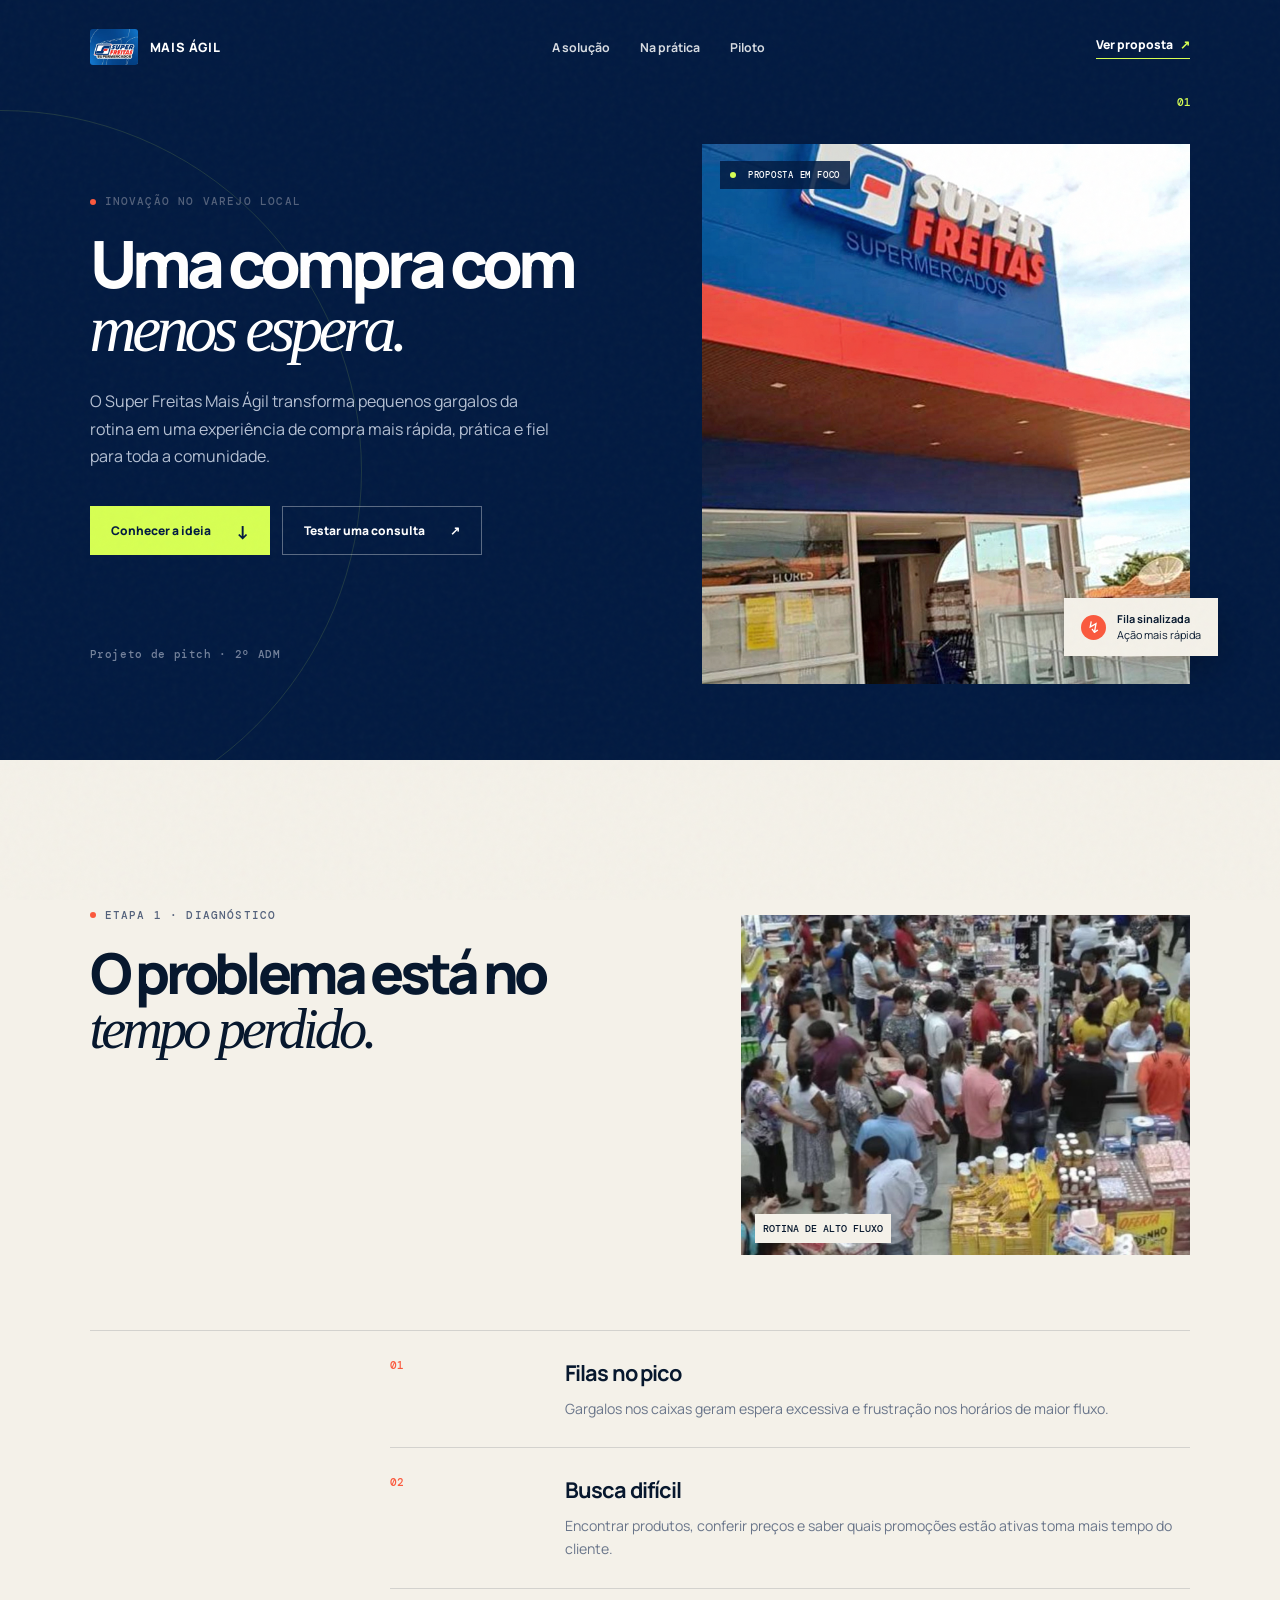
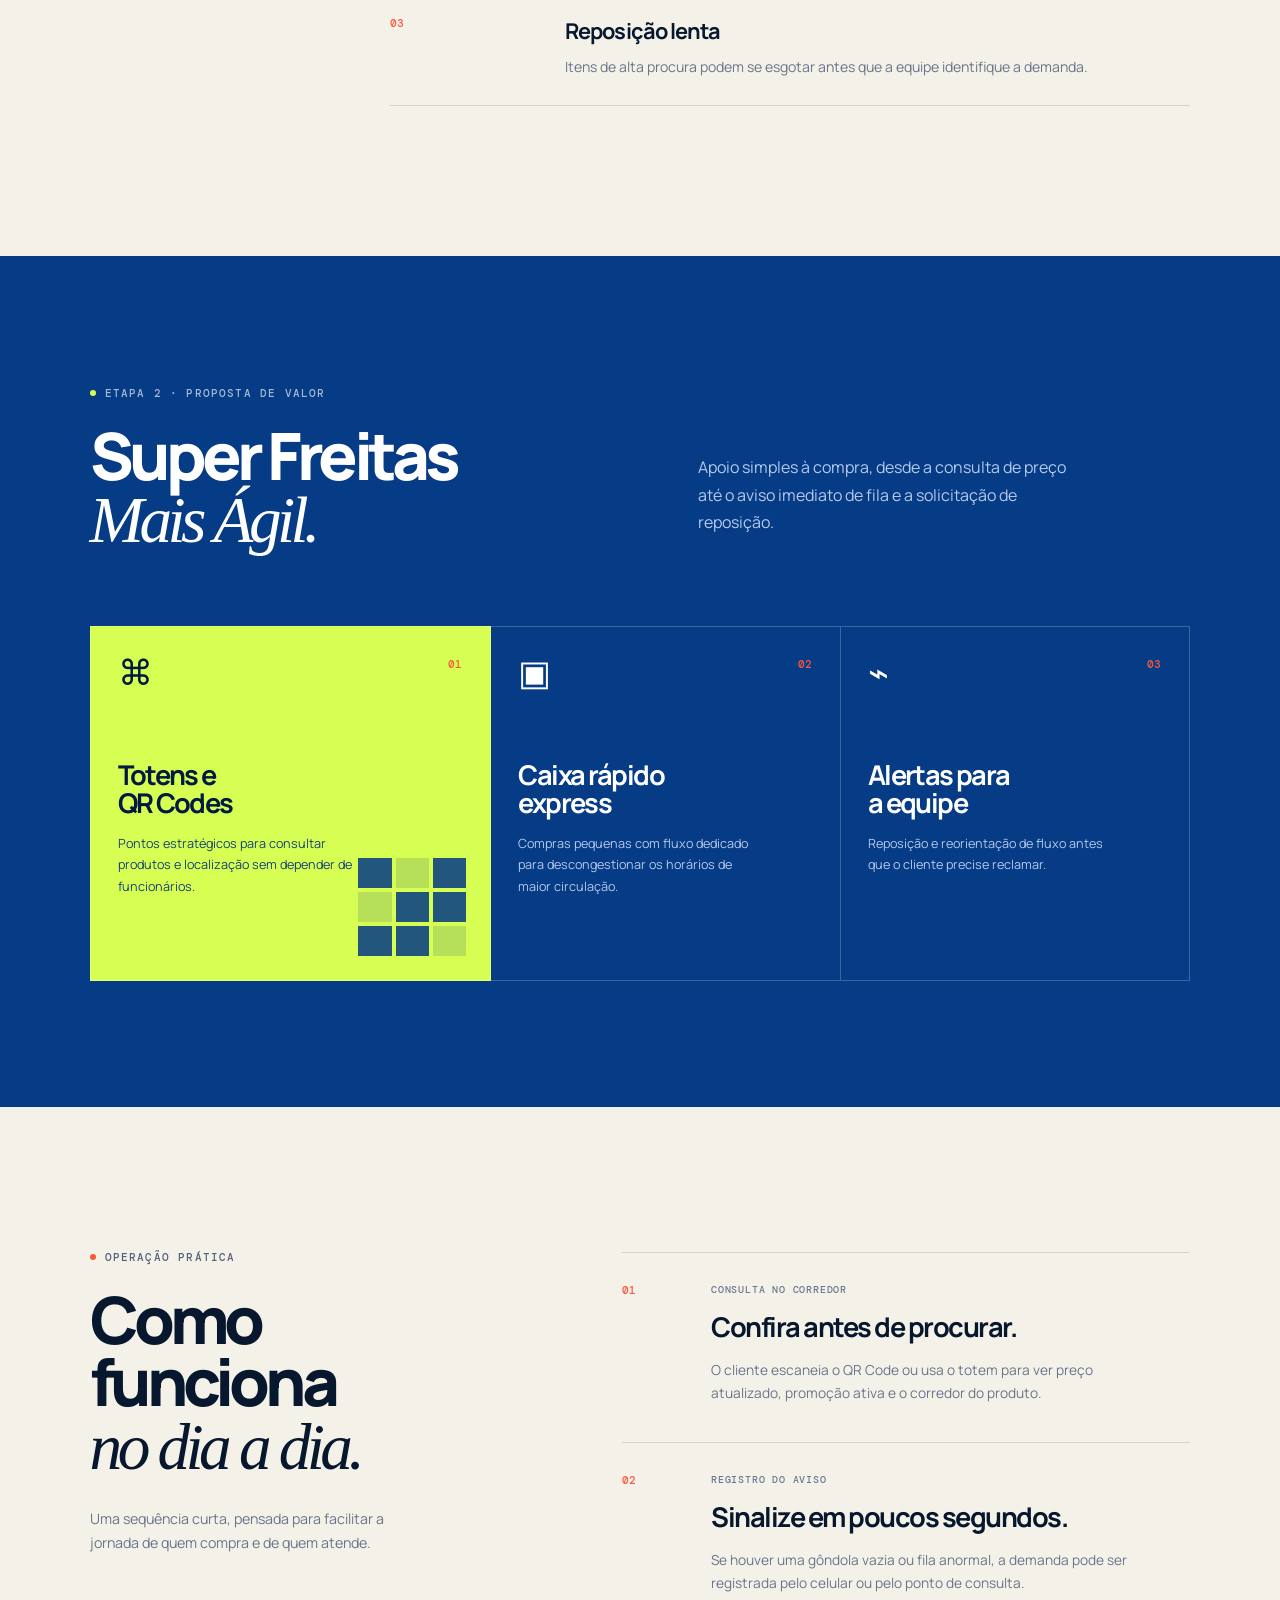
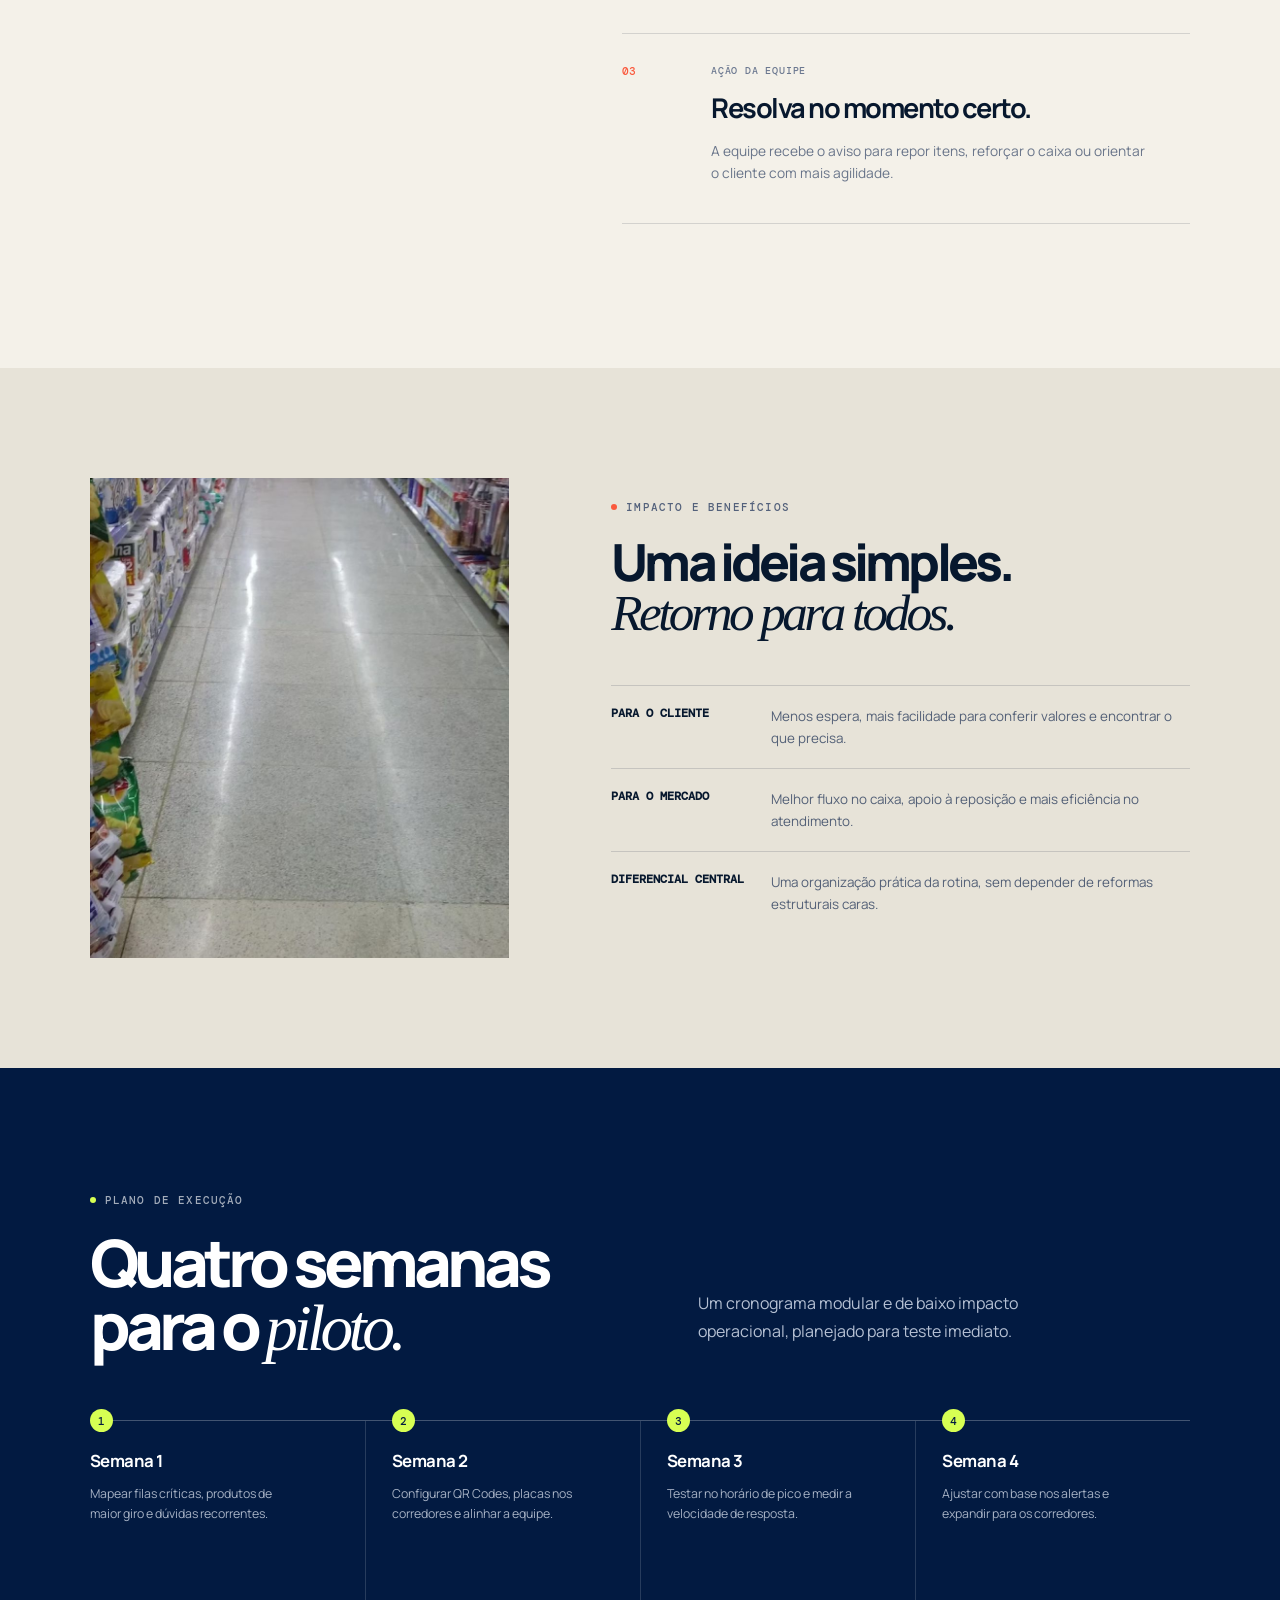
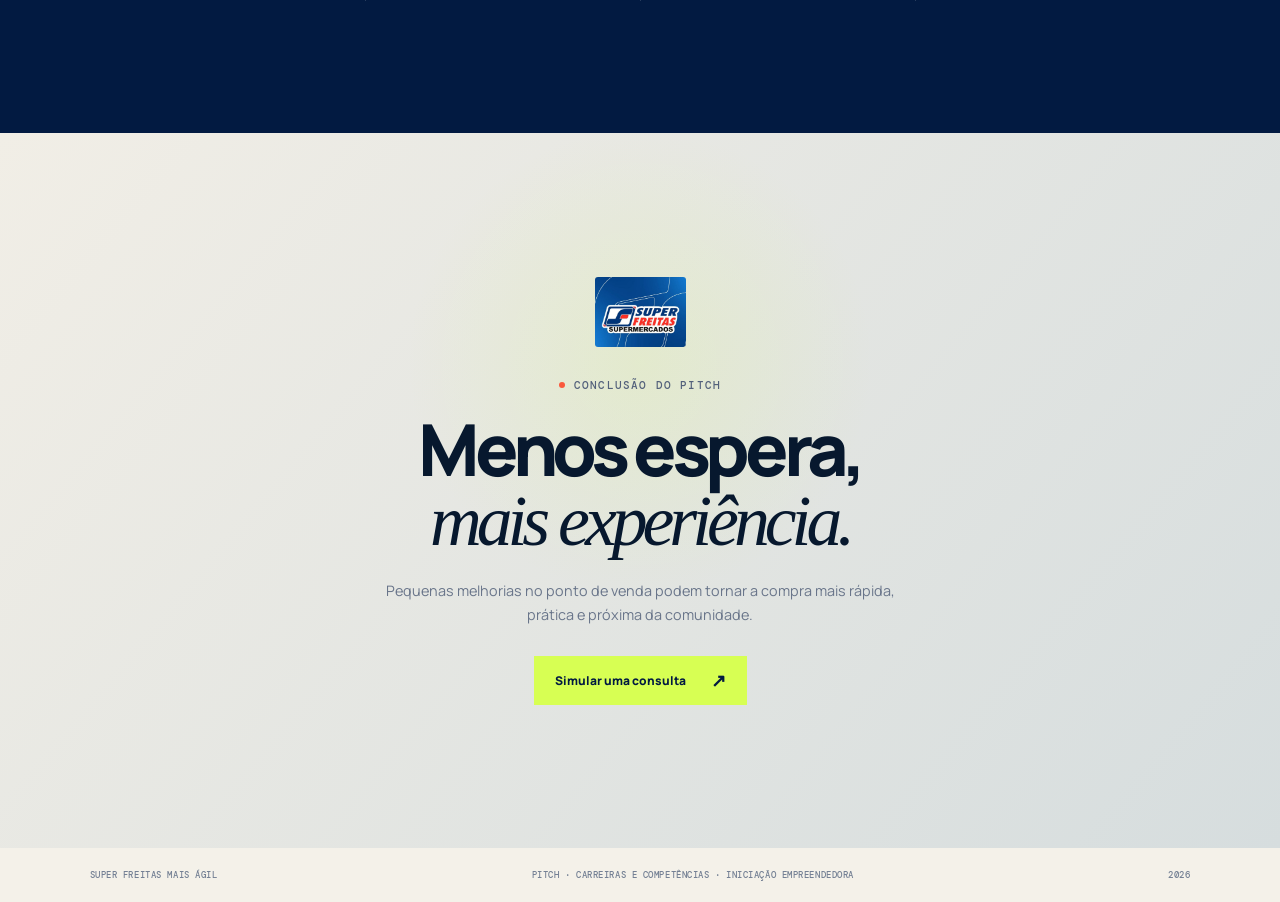
==== index.html @ c2b4e921 "Cria site Super Freitas Mais Agil" ====
<!doctype html>
<html lang="pt-BR">
  <head>
    <meta charset="UTF-8" />
    <meta name="viewport" content="width=device-width, initial-scale=1.0" />
    <meta name="description" content="Super Freitas Mais Ágil — uma proposta para tornar a compra mais prática no varejo local." />
    <title>Super Freitas Mais Ágil</title>
    <link rel="preconnect" href="https://fonts.googleapis.com" />
    <link rel="preconnect" href="https://fonts.gstatic.com" crossorigin />
    <link href="https://fonts.googleapis.com/css2?family=DM+Mono:wght@400;500&family=Manrope:wght@400;500;600;700;800&display=swap" rel="stylesheet" />
    <link rel="stylesheet" href="styles.css" />
  </head>
  <body>
    <div class="grain" aria-hidden="true"></div>
    <header class="nav-wrap">
      <nav class="nav" aria-label="Navegação principal">
        <a class="brand" href="#inicio" aria-label="Super Freitas Mais Ágil, início">
          <img src="assets/image-1-1.jpeg" alt="Logo Super Freitas Supermercados" />
          <span>Mais Ágil</span>
        </a>
        <div class="nav-links">
          <a href="#solucao">A solução</a>
          <a href="#jornada">Na prática</a>
          <a href="#piloto">Piloto</a>
        </div>
        <a class="nav-action" href="#piloto">Ver proposta <span aria-hidden="true">↗</span></a>
      </nav>
    </header>

    <main>
      <section id="inicio" class="hero section">
        <div class="hero-copy reveal">
          <p class="eyebrow"><span></span> inovação no varejo local</p>
          <h1>Uma compra com<br /><em>menos espera.</em></h1>
          <p class="hero-text">O Super Freitas Mais Ágil transforma pequenos gargalos da rotina em uma experiência de compra mais rápida, prática e fiel para toda a comunidade.</p>
          <div class="hero-actions">
            <a class="button button-primary" href="#solucao">Conhecer a ideia <span>↓</span></a>
            <button class="button button-ghost" type="button" data-open-demo>Testar uma consulta <span>↗</span></button>
          </div>
          <div class="hero-footnote">Projeto de pitch · 2º ADM</div>
        </div>
        <div class="hero-image reveal delay-1">
          <div class="image-label"><span class="pulse"></span> proposta em foco</div>
          <img src="assets/image-1006-1.jpeg" alt="Fachada do Super Freitas" />
          <div class="floating-card card-queue">
            <span class="card-icon">↯</span>
            <span><strong>Fila sinalizada</strong><br />Ação mais rápida</span>
          </div>
          <div class="hero-number">01</div>
        </div>
      </section>

      <section class="problem section" aria-labelledby="problem-title">
        <div class="section-intro reveal">
          <p class="eyebrow"><span></span> etapa 1 · diagnóstico</p>
          <h2 id="problem-title">O problema está no<br /><em>tempo perdido.</em></h2>
        </div>
        <div class="problem-visual reveal delay-1">
          <img src="assets/image-1004-1.jpeg" alt="Movimento intenso dentro de um supermercado" />
          <span class="visual-caption">Rotina de alto fluxo</span>
        </div>
        <div class="problem-list">
          <article class="problem-item reveal">
            <span class="item-index">01</span>
            <div><h3>Filas no pico</h3><p>Gargalos nos caixas geram espera excessiva e frustração nos horários de maior fluxo.</p></div>
          </article>
          <article class="problem-item reveal delay-1">
            <span class="item-index">02</span>
            <div><h3>Busca difícil</h3><p>Encontrar produtos, conferir preços e saber quais promoções estão ativas toma mais tempo do cliente.</p></div>
          </article>
          <article class="problem-item reveal delay-2">
            <span class="item-index">03</span>
            <div><h3>Reposição lenta</h3><p>Itens de alta procura podem se esgotar antes que a equipe identifique a demanda.</p></div>
          </article>
        </div>
      </section>

      <section id="solucao" class="solution section" aria-labelledby="solution-title">
        <div class="solution-head reveal">
          <p class="eyebrow eyebrow-light"><span></span> etapa 2 · proposta de valor</p>
          <h2 id="solution-title">Super Freitas<br /><em>Mais Ágil.</em></h2>
          <p>Apoio simples à compra, desde a consulta de preço até o aviso imediato de fila e a solicitação de reposição.</p>
        </div>
        <div class="features">
          <article class="feature feature-large reveal">
            <div class="feature-icon">⌘</div>
            <p class="feature-no">01</p>
            <h3>Totens e<br />QR Codes</h3>
            <p>Pontos estratégicos para consultar produtos e localização sem depender de funcionários.</p>
            <div class="qr-motif" aria-hidden="true"><i></i><i></i><i></i><i></i><i></i><i></i><i></i><i></i><i></i></div>
          </article>
          <article class="feature reveal delay-1">
            <div class="feature-icon">▣</div>
            <p class="feature-no">02</p>
            <h3>Caixa rápido<br />express</h3>
            <p>Compras pequenas com fluxo dedicado para descongestionar os horários de maior circulação.</p>
          </article>
          <article class="feature reveal delay-2">
            <div class="feature-icon">⌁</div>
            <p class="feature-no">03</p>
            <h3>Alertas para<br />a equipe</h3>
            <p>Reposição e reorientação de fluxo antes que o cliente precise reclamar.</p>
          </article>
        </div>
      </section>

      <section id="jornada" class="journey section" aria-labelledby="journey-title">
        <div class="journey-sticky reveal">
          <p class="eyebrow"><span></span> operação prática</p>
          <h2 id="journey-title">Como funciona<br /><em>no dia a dia.</em></h2>
          <p>Uma sequência curta, pensada para facilitar a jornada de quem compra e de quem atende.</p>
        </div>
        <div class="steps">
          <article class="step reveal">
            <span>01</span><div><p class="step-type">consulta no corredor</p><h3>Confira antes de procurar.</h3><p>O cliente escaneia o QR Code ou usa o totem para ver preço atualizado, promoção ativa e o corredor do produto.</p></div>
          </article>
          <article class="step reveal">
            <span>02</span><div><p class="step-type">registro do aviso</p><h3>Sinalize em poucos segundos.</h3><p>Se houver uma gôndola vazia ou fila anormal, a demanda pode ser registrada pelo celular ou pelo ponto de consulta.</p></div>
          </article>
          <article class="step reveal">
            <span>03</span><div><p class="step-type">ação da equipe</p><h3>Resolva no momento certo.</h3><p>A equipe recebe o aviso para repor itens, reforçar o caixa ou orientar o cliente com mais agilidade.</p></div>
          </article>
        </div>
      </section>

      <section class="impact section" aria-labelledby="impact-title">
        <div class="impact-image reveal"><img src="assets/image-5-1.jpeg" alt="Corredor de supermercado organizado" /></div>
        <div class="impact-copy reveal delay-1">
          <p class="eyebrow"><span></span> impacto e benefícios</p>
          <h2 id="impact-title">Uma ideia simples.<br /><em>Retorno para todos.</em></h2>
          <dl>
            <div><dt>Para o cliente</dt><dd>Menos espera, mais facilidade para conferir valores e encontrar o que precisa.</dd></div>
            <div><dt>Para o mercado</dt><dd>Melhor fluxo no caixa, apoio à reposição e mais eficiência no atendimento.</dd></div>
            <div><dt>Diferencial central</dt><dd>Uma organização prática da rotina, sem depender de reformas estruturais caras.</dd></div>
          </dl>
        </div>
      </section>

      <section id="piloto" class="pilot section" aria-labelledby="pilot-title">
        <div class="pilot-top reveal">
          <p class="eyebrow eyebrow-light"><span></span> plano de execução</p>
          <h2 id="pilot-title">Quatro semanas<br />para o <em>piloto.</em></h2>
          <p>Um cronograma modular e de baixo impacto operacional, planejado para teste imediato.</p>
        </div>
        <ol class="timeline">
          <li class="reveal"><span>1</span><strong>Semana 1</strong><p>Mapear filas críticas, produtos de maior giro e dúvidas recorrentes.</p></li>
          <li class="reveal delay-1"><span>2</span><strong>Semana 2</strong><p>Configurar QR Codes, placas nos corredores e alinhar a equipe.</p></li>
          <li class="reveal delay-2"><span>3</span><strong>Semana 3</strong><p>Testar no horário de pico e medir a velocidade de resposta.</p></li>
          <li class="reveal delay-3"><span>4</span><strong>Semana 4</strong><p>Ajustar com base nos alertas e expandir para os corredores.</p></li>
        </ol>
      </section>

      <section class="closing section">
        <img class="closing-logo reveal" src="assets/image-1-1.jpeg" alt="Super Freitas" />
        <p class="eyebrow reveal"><span></span> conclusão do pitch</p>
        <h2 class="reveal">Menos espera,<br /><em>mais experiência.</em></h2>
        <p class="closing-text reveal">Pequenas melhorias no ponto de venda podem tornar a compra mais rápida, prática e próxima da comunidade.</p>
        <button class="button button-primary reveal" type="button" data-open-demo>Simular uma consulta <span>↗</span></button>
      </section>
    </main>

    <footer><span>Super Freitas Mais Ágil</span><span>Pitch · Carreiras e Competências · Iniciação Empreendedora</span><span>2026</span></footer>

    <dialog class="demo" aria-labelledby="demo-title">
      <button class="dialog-close" aria-label="Fechar consulta" data-close-demo>×</button>
      <p class="eyebrow"><span></span> demonstração ilustrativa</p>
      <h2 id="demo-title">Consulta rápida</h2>
      <p>Simule como um cliente encontra um produto pelo ponto de consulta.</p>
      <form id="search-form">
        <label for="product">Produto</label>
        <div class="search-row"><input id="product" name="product" placeholder="Ex.: arroz" autocomplete="off" /><button class="button button-primary">Consultar</button></div>
      </form>
      <div class="result" id="search-result" aria-live="polite">Digite um produto para iniciar a consulta.</div>
    </dialog>
    <script src="script.js"></script>
  </body>
</html>
---- styles.css ----
:root { --blue:#063b85; --navy:#021a41; --ink:#07182e; --cream:#f4f1e9; --lime:#d7ff53; --muted:#69758a; --line:rgba(7,24,46,.14); }
* { box-sizing:border-box; } html { scroll-behavior:smooth; } body { margin:0; background:var(--cream); color:var(--ink); font-family:Manrope,Arial,sans-serif; overflow-x:hidden; } .grain { position:fixed; inset:0; pointer-events:none; opacity:.19; z-index:3; background-image:url("data:image/svg+xml,%3Csvg viewBox='0 0 160 160' xmlns='http://www.w3.org/2000/svg'%3E%3Cfilter id='n'%3E%3CfeTurbulence type='fractalNoise' baseFrequency='.9' numOctaves='4' stitchTiles='stitch'/%3E%3C/filter%3E%3Crect width='100%25' height='100%25' filter='url(%23n)' opacity='.15'/%3E%3C/svg%3E"); } a { color:inherit; text-decoration:none; } button { font:inherit; cursor:pointer; } .section { max-width:1440px; margin:auto; padding-left:7vw; padding-right:7vw; } .nav-wrap { position:absolute; width:100%; z-index:5; } .nav { height:94px; max-width:1440px; padding:0 7vw; margin:auto; display:flex; align-items:center; justify-content:space-between; color:#fff; } .brand { display:flex; align-items:center; gap:12px; font-size:.8rem; font-weight:800; letter-spacing:.05em; text-transform:uppercase; } .brand img { width:48px; height:36px; object-fit:cover; object-position:center; border-radius:3px; } .nav-links { display:flex; gap:30px; font-size:.77rem; font-weight:700; } .nav-links a { opacity:.84; transition:opacity .2s; }.nav-links a:hover { opacity:1; } .nav-action { font-size:.76rem; font-weight:800; padding-bottom:5px; border-bottom:1px solid var(--lime); }.nav-action span { color:var(--lime); margin-left:5px; }
.hero { min-height:760px; background:var(--navy); color:white; display:grid; grid-template-columns:1.02fr .98fr; align-items:end; padding-top:144px; padding-bottom:76px; position:relative; overflow:hidden; } .hero:before { content:""; width:720px; height:720px; border:1px solid rgba(215,255,83,.13); border-radius:50%; position:absolute; left:-360px; top:110px; } .hero-copy { max-width:630px; padding-bottom:23px; position:relative; z-index:1; }.eyebrow { font:500 .67rem/1 'DM Mono',monospace; letter-spacing:.11em; text-transform:uppercase; color:#53617b; display:flex; gap:9px; align-items:center; margin:0 0 25px; }.eyebrow span { height:6px; width:6px; display:inline-block; border-radius:100%; background:#fa593d; }.eyebrow-light { color:rgba(255,255,255,.64); }.eyebrow-light span { background:var(--lime); } h1,h2,h3,p { margin-top:0; } h1,h2 { font-size:clamp(2.8rem,5.1vw,5.5rem); line-height:.96; letter-spacing:-.075em; font-weight:800; margin-bottom:28px; } h1 em,h2 em { font-family:Georgia,serif; font-weight:400; letter-spacing:-.07em; } .hero-text { color:#b5c0d3; max-width:468px; font-size:1rem; line-height:1.7; }.hero-actions { display:flex; gap:12px; margin-top:36px; flex-wrap:wrap; }.button { display:inline-flex; align-items:center; justify-content:center; gap:25px; min-height:49px; padding:0 21px; border:0; font-weight:800; font-size:.75rem; }.button-primary { background:var(--lime); color:var(--navy); }.button-primary span { font-size:1.15rem; }.button-ghost { color:#fff; border:1px solid rgba(255,255,255,.35); background:transparent; }.hero-footnote { font:500 .66rem 'DM Mono',monospace; color:#73819b; margin-top:93px; letter-spacing:.06em; }.hero-image { height:540px; position:relative; margin-left:4vw; }.hero-image > img { width:100%; height:100%; object-fit:cover; filter:saturate(.86) contrast(1.05); }.image-label { position:absolute; z-index:1; top:17px; left:18px; padding:8px 10px; background:rgba(2,26,65,.85); color:#fff; font:500 .59rem 'DM Mono',monospace; text-transform:uppercase; letter-spacing:.08em; }.pulse { display:inline-block; width:6px; height:6px; margin-right:6px; border-radius:100%; background:var(--lime); animation:pulse 1.7s infinite; }.floating-card { position:absolute; background:var(--cream); color:var(--ink); display:flex; align-items:center; gap:11px; padding:13px 17px; font-size:.68rem; line-height:1.45; box-shadow:0 14px 35px rgba(0,0,0,.21); }.card-queue { right:-28px; bottom:28px; }.card-icon { background:#fa593d; color:#fff; width:25px; height:25px; border-radius:50%; display:grid; place-items:center; font-size:1rem; }.hero-number { position:absolute; right:-1px; top:-49px; color:var(--lime); font:500 .7rem 'DM Mono',monospace; }
.problem { padding-top:150px; padding-bottom:150px; display:grid; grid-template-columns:1fr .8fr; column-gap:7vw; }.section-intro h2 { font-size:clamp(2.6rem,4.4vw,4.9rem); }.problem-visual { height:340px; position:relative; margin-top:5px; }.problem-visual img { width:100%; height:100%; object-fit:cover; filter:grayscale(.15); }.visual-caption { position:absolute; bottom:12px; left:14px; background:var(--cream); font:500 .61rem 'DM Mono',monospace; text-transform:uppercase; padding:8px; }.problem-list { grid-column:1/-1; margin-top:75px; border-top:1px solid var(--line); }.problem-item { display:grid; grid-template-columns:20% 1fr; gap:15px; padding:27px 0; border-bottom:1px solid var(--line); max-width:800px; margin-left:auto; }.item-index,.feature-no { font:500 .68rem 'DM Mono',monospace; color:#fa593d; }.problem-item h3 { font-size:1.36rem; letter-spacing:-.045em; margin-bottom:9px; }.problem-item p { color:var(--muted); line-height:1.65; font-size:.88rem; margin:0; }
.solution { padding-top:132px; padding-bottom:126px; background:var(--blue); color:#fff; }.solution-head { display:grid; grid-template-columns:1fr 1fr; column-gap:9vw; margin-bottom:74px; }.solution-head .eyebrow { grid-column:1/-1; }.solution-head h2 { margin:0; }.solution-head > p:last-child { align-self:end; color:#b5caed; line-height:1.7; max-width:390px; }.features { display:grid; grid-template-columns:1.15fr 1fr 1fr; }.feature { min-height:355px; padding:27px; border:1px solid rgba(255,255,255,.22); position:relative; overflow:hidden; }.feature:not(:first-child) { border-left:0; }.feature-large { background:var(--lime); color:var(--navy); }.feature-icon { font-size:2.2rem; line-height:1; }.feature-no { position:absolute; top:30px; right:28px; }.feature h3 { font-size:1.7rem; letter-spacing:-.06em; line-height:1.04; margin:72px 0 15px; }.feature p:last-of-type { font-size:.79rem; line-height:1.7; max-width:240px; color:#b6c9eb; }.feature-large p:last-of-type { color:#164174; }.qr-motif { width:108px; display:grid; grid-template-columns:repeat(3,1fr); gap:4px; position:absolute; bottom:24px; right:24px; opacity:.86; }.qr-motif i { height:30px; background:var(--blue); }.qr-motif i:nth-child(2),.qr-motif i:nth-child(4),.qr-motif i:nth-child(9) { opacity:.18; }
.journey { padding-top:145px; padding-bottom:144px; display:grid; grid-template-columns:.8fr 1.2fr; gap:12vw; }.journey-sticky p:last-child { max-width:315px; color:var(--muted); line-height:1.7; font-size:.89rem; }.steps { border-top:1px solid var(--line); }.step { padding:30px 0 38px; border-bottom:1px solid var(--line); display:grid; grid-template-columns:70px 1fr; gap:19px; }.step>span { font:500 .68rem 'DM Mono',monospace; color:#fa593d; }.step-type { font:500 .62rem 'DM Mono',monospace; text-transform:uppercase; color:#6b7890; letter-spacing:.08em; margin-bottom:12px; }.step h3 { font-size:1.7rem; letter-spacing:-.055em; margin-bottom:14px; }.step div>p:last-child { margin:0; font-size:.86rem; line-height:1.65; color:var(--muted); max-width:440px; }
.impact { padding-top:110px; padding-bottom:110px; background:#e7e3d8; display:grid; grid-template-columns:.84fr 1.16fr; gap:8vw; align-items:center; }.impact-image { height:480px; }.impact-image img { width:100%; height:100%; object-fit:cover; }.impact-copy h2 { font-size:clamp(2.5rem,4vw,4.5rem); }.impact-copy dl { margin:47px 0 0; }.impact-copy dl div { display:grid; grid-template-columns:160px 1fr; padding:19px 0; border-top:1px solid rgba(7,24,46,.15); }.impact-copy dt { font:700 .73rem 'DM Mono',monospace; text-transform:uppercase; }.impact-copy dd { margin:0; color:#536077; font-size:.84rem; line-height:1.65; }
.pilot { padding-top:127px; padding-bottom:132px; background:var(--navy); color:white; }.pilot-top { display:grid; grid-template-columns:1fr 1fr; column-gap:9vw; }.pilot-top .eyebrow { grid-column:1/-1; }.pilot-top h2 { margin-bottom:61px; }.pilot-top > p:last-child { color:#b5c0d3; line-height:1.7; max-width:380px; align-self:center; }.timeline { margin:0; padding:0; display:grid; grid-template-columns:repeat(4,1fr); border-top:1px solid rgba(255,255,255,.25); list-style:none; counter-reset:week; }.timeline li { padding:28px 26px 0 0; min-height:180px; position:relative; }.timeline li+li { padding-left:26px; border-left:1px solid rgba(255,255,255,.15); }.timeline span { height:23px; width:23px; border-radius:50%; background:var(--lime); color:var(--navy); display:grid; place-items:center; font:500 .67rem 'DM Mono',monospace; position:absolute; top:-12px; }.timeline strong { display:block; font-size:1.05rem; letter-spacing:-.03em; margin-bottom:12px; }.timeline p { color:#a6b1c4; line-height:1.65; font-size:.77rem; max-width:200px; }.closing { min-height:715px; display:flex; align-items:center; flex-direction:column; text-align:center; justify-content:center; background-image:radial-gradient(circle at 50% 32%, rgba(215,255,83,.15), transparent 29%),linear-gradient(130deg,#f1eee6,#d6ddde); }.closing-logo { width:91px; height:70px; object-fit:cover; object-position:center; border-radius:3px; margin-bottom:33px; }.closing h2 { margin-bottom:23px; font-size:clamp(3rem,5.6vw,6rem); }.closing-text { max-width:550px; color:var(--muted); line-height:1.7; font-size:.9rem; margin-bottom:28px; } footer { max-width:1440px; margin:auto; padding:21px 7vw; display:flex; justify-content:space-between; gap:20px; color:#748094; background:var(--cream); font:500 .58rem 'DM Mono',monospace; text-transform:uppercase; letter-spacing:.06em; }
.demo { width:min(520px,calc(100% - 32px)); padding:37px; color:var(--ink); border:0; box-shadow:0 24px 100px rgba(0,0,0,.35); }.demo::backdrop { background:rgba(2,26,65,.7); backdrop-filter:blur(3px); }.demo h2 { font-size:3rem; margin-bottom:11px; }.demo>p:not(.eyebrow) { color:var(--muted); line-height:1.6; font-size:.86rem; }.dialog-close { position:absolute; right:14px; top:10px; border:0; background:none; color:var(--navy); font-size:2rem; }.demo label { display:block; font:500 .63rem 'DM Mono',monospace; text-transform:uppercase; margin:28px 0 8px; }.search-row { display:flex; gap:8px; }.search-row input { min-width:0; flex:1; border:1px solid #ccd2dc; padding:0 12px; font:inherit; outline-color:var(--blue); }.search-row .button { min-height:45px; white-space:nowrap; }.result { min-height:50px; background:#edf1f7; color:#536077; padding:15px; margin-top:18px; font-size:.82rem; line-height:1.55; }.result.active { border-left:4px solid var(--lime); color:var(--navy); }
.reveal { opacity:0; transform:translateY(22px); transition:opacity .7s ease,transform .7s ease; }.reveal.in-view { opacity:1; transform:none; }.delay-1 { transition-delay:.12s; }.delay-2 { transition-delay:.24s; }.delay-3 { transition-delay:.36s; } @keyframes pulse { 50% { box-shadow:0 0 0 6px rgba(215,255,83,.17); } }
@media (max-width:780px) { .nav { height:74px; padding:0 6vw; }.nav-links,.nav-action { display:none; }.hero { min-height:auto; display:block; padding:125px 6vw 51px; }.section { padding-left:6vw; padding-right:6vw; }.hero-copy { padding-bottom:48px; }.hero-footnote { margin-top:50px; }.hero-image { height:390px; margin-left:0; }.card-queue { right:10px; bottom:12px; }.problem { display:block; padding-top:85px; padding-bottom:85px; }.problem-visual { margin-top:40px; height:250px; }.problem-list { margin-top:42px; }.problem-item { grid-template-columns:56px 1fr; }.solution { padding-top:85px; padding-bottom:85px; }.solution-head,.pilot-top { display:block; }.solution-head>p:last-child,.pilot-top>p:last-child { margin:25px 0 42px; }.features { grid-template-columns:1fr; }.feature { min-height:275px; }.feature:not(:first-child) { border-left:1px solid rgba(255,255,255,.22); border-top:0; }.journey { display:block; padding-top:88px; padding-bottom:88px; }.journey-sticky { margin-bottom:50px; }.impact { display:block; padding-top:68px; padding-bottom:72px; }.impact-image { height:300px; margin-bottom:56px; }.impact-copy dl div { grid-template-columns:1fr; gap:9px; }.pilot { padding-top:85px; padding-bottom:85px; }.timeline { grid-template-columns:1fr 1fr; }.timeline li:nth-child(3) { border-left:0; }.timeline li { min-height:170px; }.timeline li+li { padding-left:18px; }.timeline li:nth-child(3) { padding-left:0; }.closing { min-height:620px; }.closing h2 { font-size:3.2rem; } footer { flex-wrap:wrap; padding:20px 6vw; }.search-row { display:block; }.search-row input { height:46px; width:100%; }.search-row .button { margin-top:8px; width:100%; }.demo { padding:27px; } }
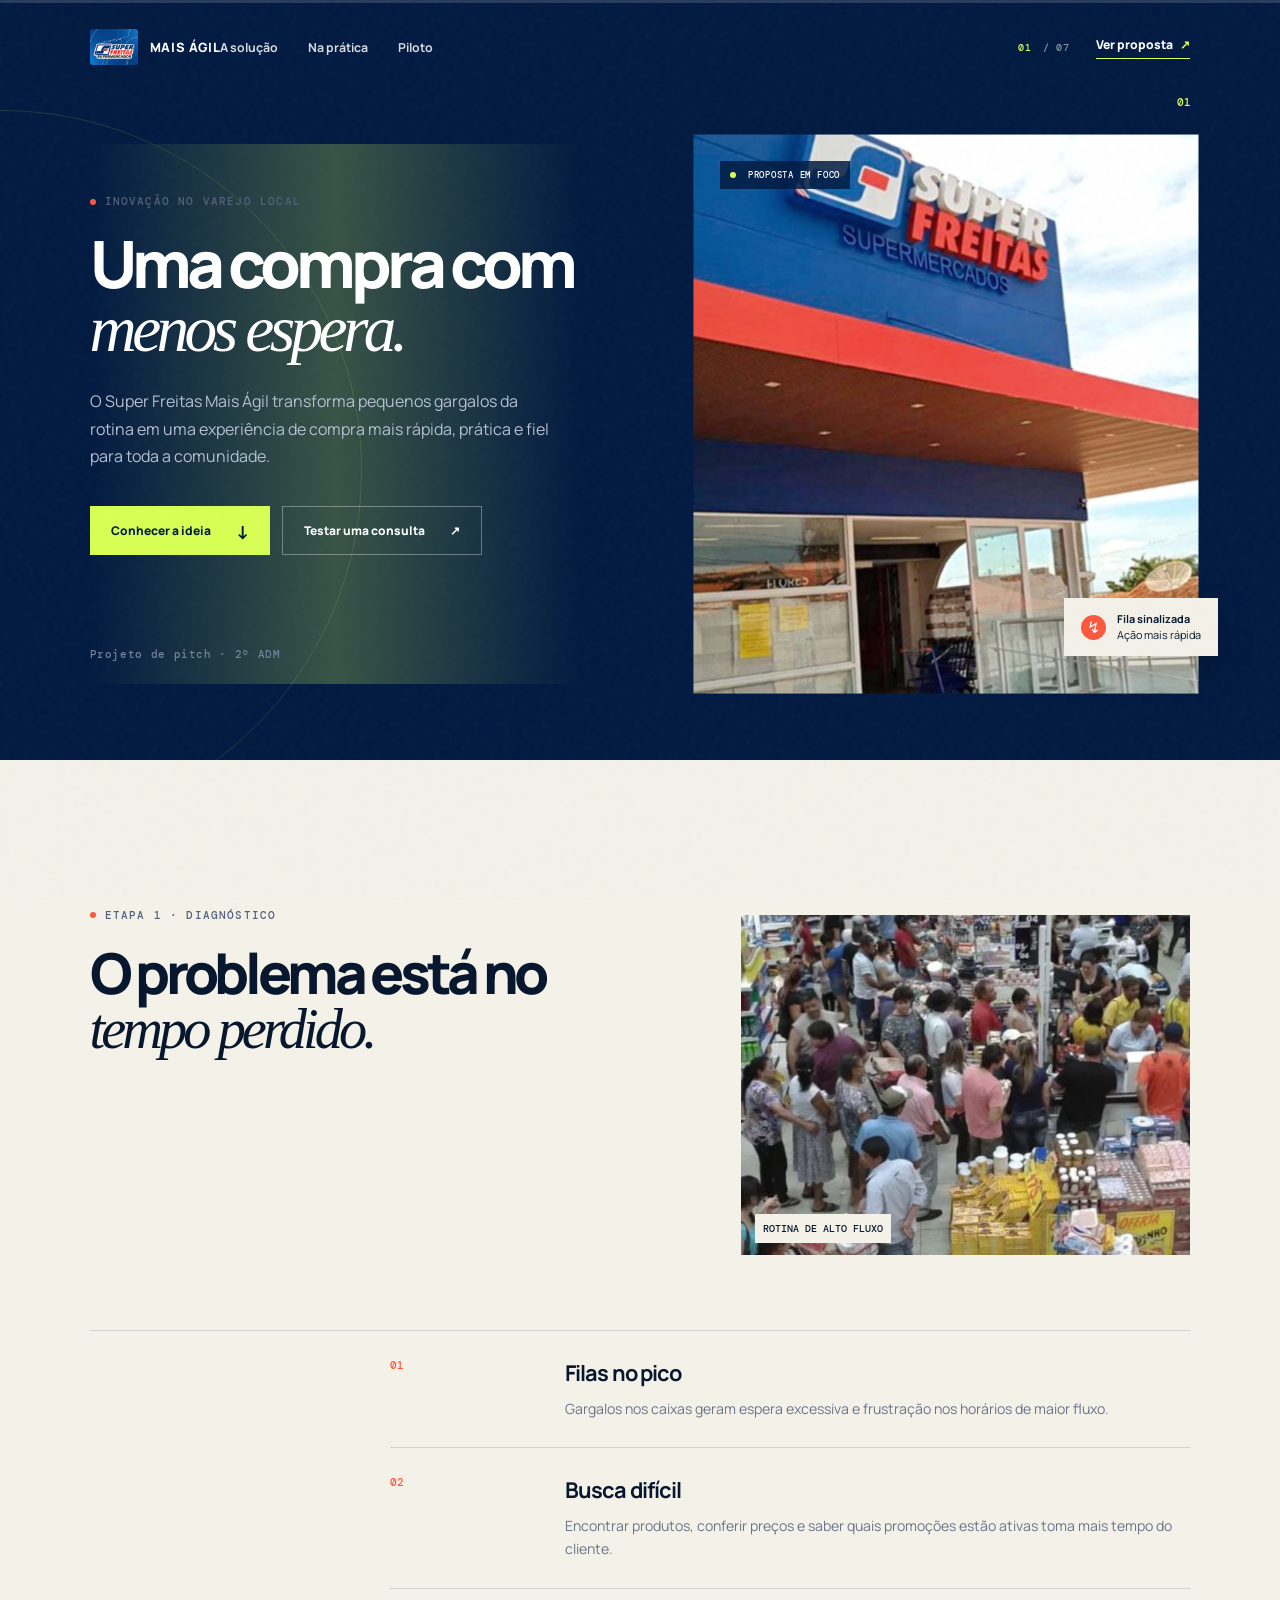
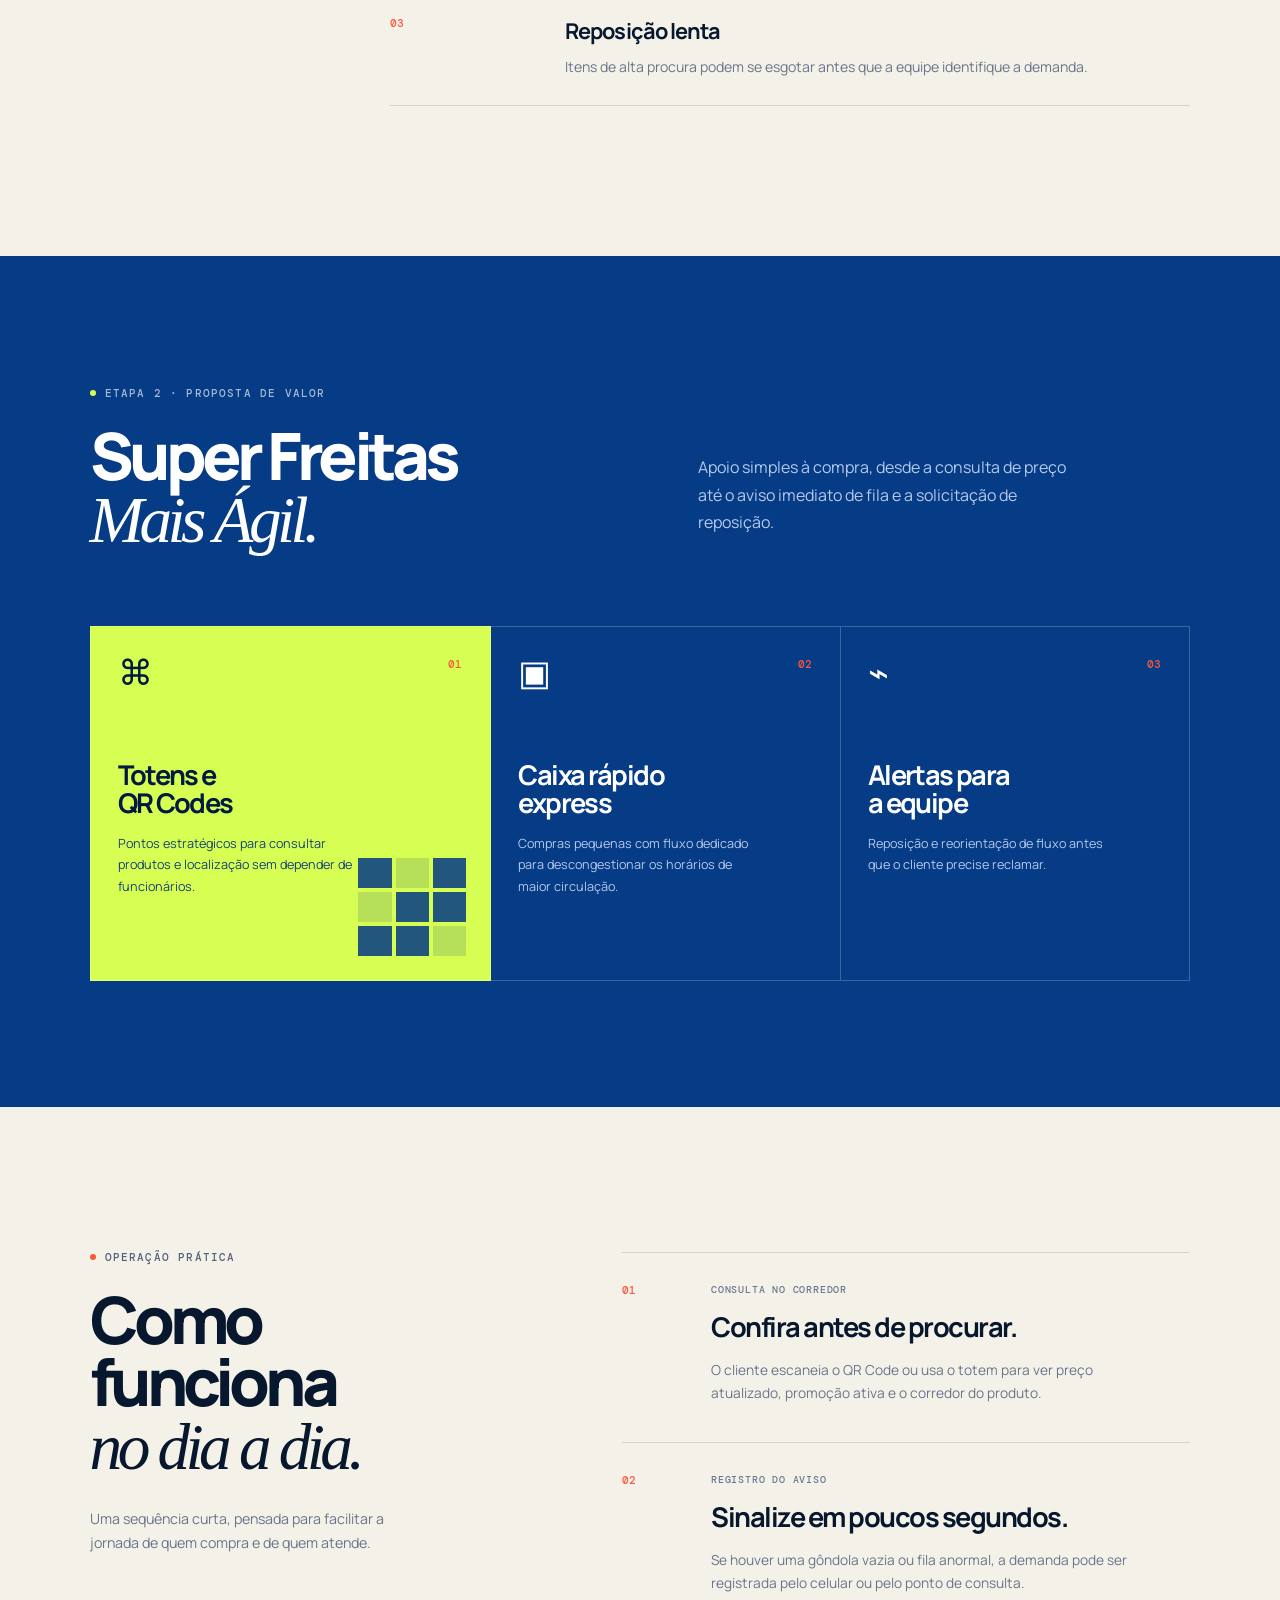
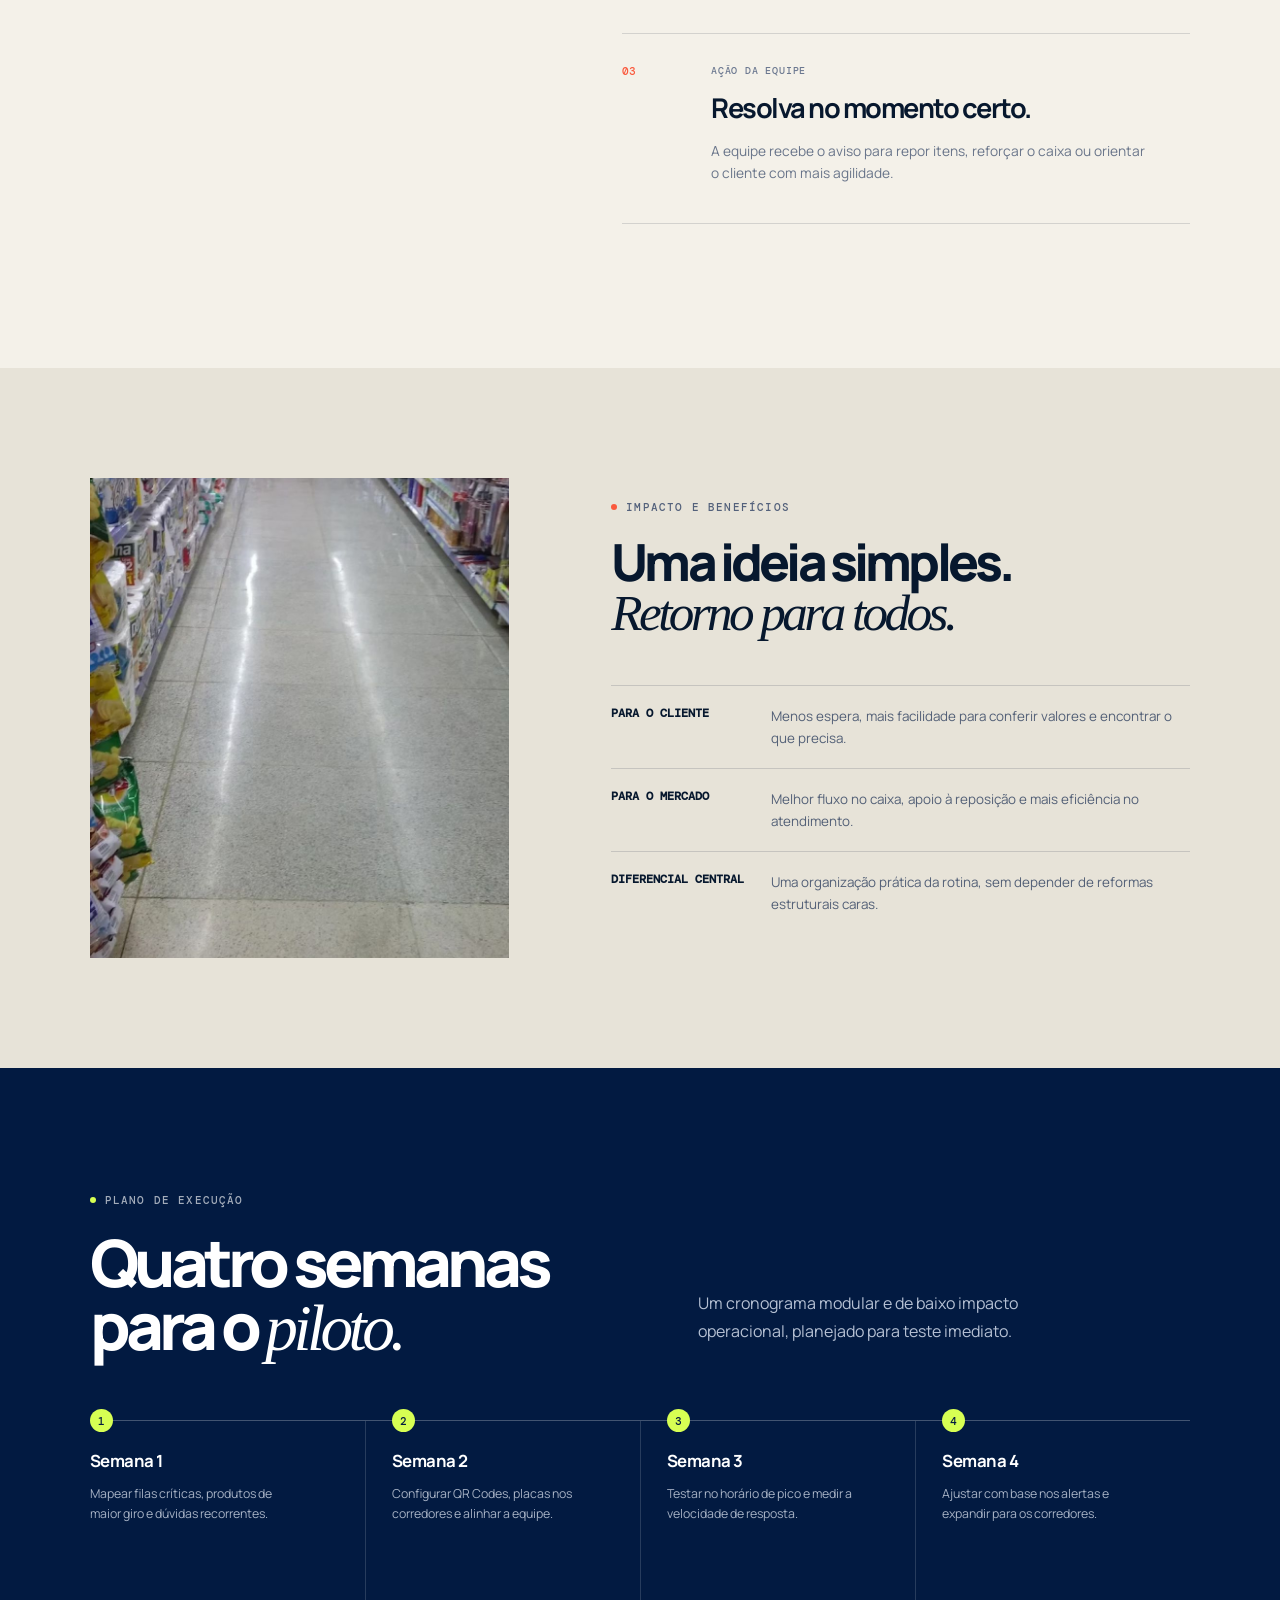
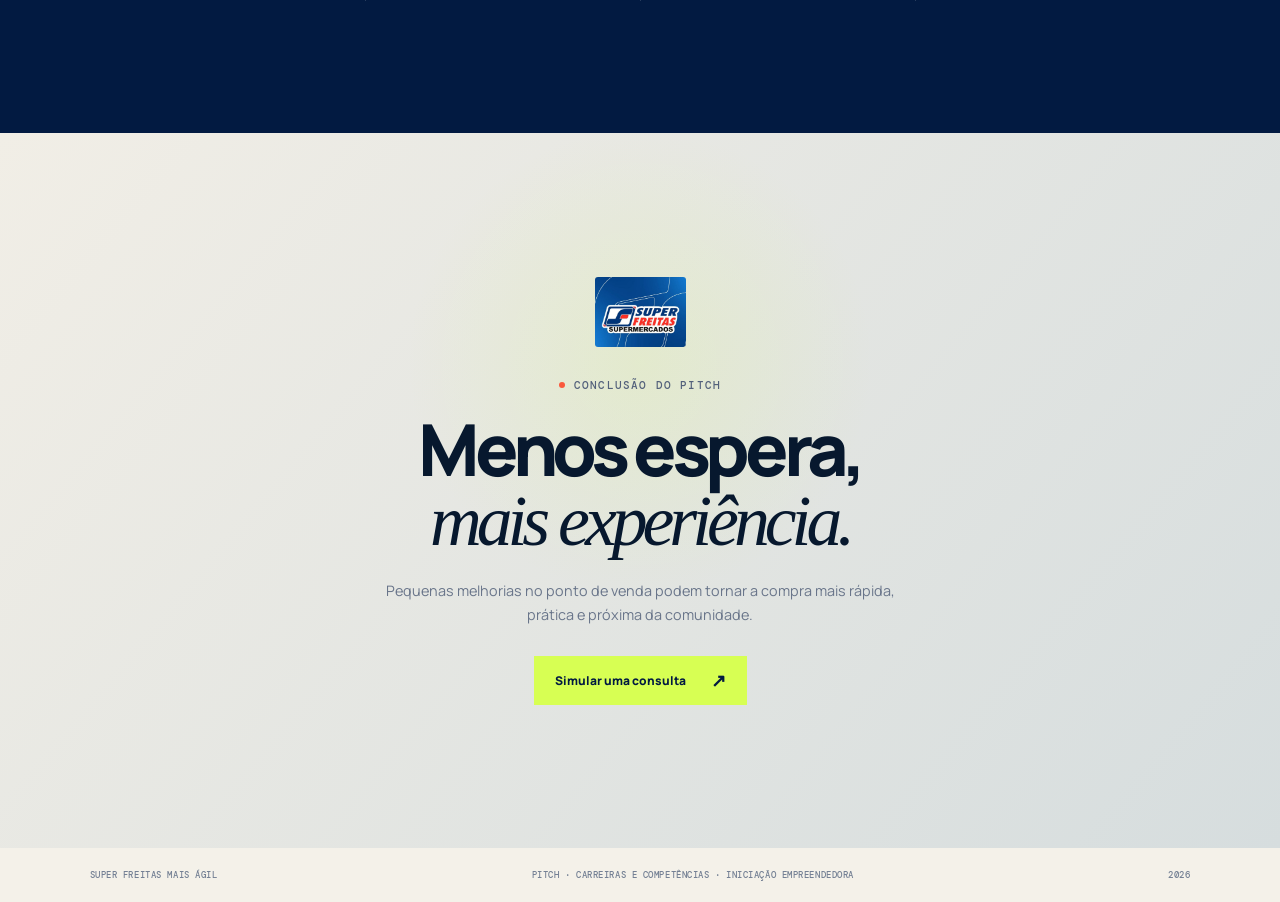
==== commit 17530691: "Aprimora animacoes do site do pitch" ====
--- a/index.html
+++ b/index.html
@@ -12,6 +12,7 @@
   </head>
   <body>
     <div class="grain" aria-hidden="true"></div>
+    <div class="reading-progress" aria-hidden="true"><span></span></div>
     <header class="nav-wrap">
       <nav class="nav" aria-label="Navegação principal">
         <a class="brand" href="#inicio" aria-label="Super Freitas Mais Ágil, início">
@@ -23,12 +24,13 @@
           <a href="#jornada">Na prática</a>
           <a href="#piloto">Piloto</a>
         </div>
+        <span class="chapter-status" aria-live="polite"><b>01</b> / 07</span>
         <a class="nav-action" href="#piloto">Ver proposta <span aria-hidden="true">↗</span></a>
       </nav>
     </header>
 
     <main>
-      <section id="inicio" class="hero section">
+      <section id="inicio" class="hero section" data-chapter="01">
         <div class="hero-copy reveal">
           <p class="eyebrow"><span></span> inovação no varejo local</p>
           <h1>Uma compra com<br /><em>menos espera.</em></h1>
@@ -41,16 +43,17 @@
         </div>
         <div class="hero-image reveal delay-1">
           <div class="image-label"><span class="pulse"></span> proposta em foco</div>
-          <img src="assets/image-1006-1.jpeg" alt="Fachada do Super Freitas" />
-          <div class="floating-card card-queue">
+          <img src="assets/image-1006-1.jpeg" alt="Fachada do Super Freitas" data-parallax />
+          <div class="floating-card card-queue" data-float>
             <span class="card-icon">↯</span>
             <span><strong>Fila sinalizada</strong><br />Ação mais rápida</span>
           </div>
           <div class="hero-number">01</div>
+          <div class="hero-scan" aria-hidden="true"></div>
         </div>
       </section>
 
-      <section class="problem section" aria-labelledby="problem-title">
+      <section class="problem section" aria-labelledby="problem-title" data-chapter="02">
         <div class="section-intro reveal">
           <p class="eyebrow"><span></span> etapa 1 · diagnóstico</p>
           <h2 id="problem-title">O problema está no<br /><em>tempo perdido.</em></h2>
@@ -75,7 +78,7 @@
         </div>
       </section>
 
-      <section id="solucao" class="solution section" aria-labelledby="solution-title">
+      <section id="solucao" class="solution section" aria-labelledby="solution-title" data-chapter="03">
         <div class="solution-head reveal">
           <p class="eyebrow eyebrow-light"><span></span> etapa 2 · proposta de valor</p>
           <h2 id="solution-title">Super Freitas<br /><em>Mais Ágil.</em></h2>
@@ -104,7 +107,7 @@
         </div>
       </section>
 
-      <section id="jornada" class="journey section" aria-labelledby="journey-title">
+      <section id="jornada" class="journey section" aria-labelledby="journey-title" data-chapter="04">
         <div class="journey-sticky reveal">
           <p class="eyebrow"><span></span> operação prática</p>
           <h2 id="journey-title">Como funciona<br /><em>no dia a dia.</em></h2>
@@ -123,7 +126,7 @@
         </div>
       </section>
 
-      <section class="impact section" aria-labelledby="impact-title">
+      <section class="impact section" aria-labelledby="impact-title" data-chapter="05">
         <div class="impact-image reveal"><img src="assets/image-5-1.jpeg" alt="Corredor de supermercado organizado" /></div>
         <div class="impact-copy reveal delay-1">
           <p class="eyebrow"><span></span> impacto e benefícios</p>
@@ -136,7 +139,7 @@
         </div>
       </section>
 
-      <section id="piloto" class="pilot section" aria-labelledby="pilot-title">
+      <section id="piloto" class="pilot section" aria-labelledby="pilot-title" data-chapter="06">
         <div class="pilot-top reveal">
           <p class="eyebrow eyebrow-light"><span></span> plano de execução</p>
           <h2 id="pilot-title">Quatro semanas<br />para o <em>piloto.</em></h2>
@@ -150,7 +153,7 @@
         </ol>
       </section>
 
-      <section class="closing section">
+      <section class="closing section" data-chapter="07">
         <img class="closing-logo reveal" src="assets/image-1-1.jpeg" alt="Super Freitas" />
         <p class="eyebrow reveal"><span></span> conclusão do pitch</p>
         <h2 class="reveal">Menos espera,<br /><em>mais experiência.</em></h2>
--- a/styles.css
+++ b/styles.css
@@ -1,11 +1,12 @@
 :root { --blue:#063b85; --navy:#021a41; --ink:#07182e; --cream:#f4f1e9; --lime:#d7ff53; --muted:#69758a; --line:rgba(7,24,46,.14); }
-* { box-sizing:border-box; } html { scroll-behavior:smooth; } body { margin:0; background:var(--cream); color:var(--ink); font-family:Manrope,Arial,sans-serif; overflow-x:hidden; } .grain { position:fixed; inset:0; pointer-events:none; opacity:.19; z-index:3; background-image:url("data:image/svg+xml,%3Csvg viewBox='0 0 160 160' xmlns='http://www.w3.org/2000/svg'%3E%3Cfilter id='n'%3E%3CfeTurbulence type='fractalNoise' baseFrequency='.9' numOctaves='4' stitchTiles='stitch'/%3E%3C/filter%3E%3Crect width='100%25' height='100%25' filter='url(%23n)' opacity='.15'/%3E%3C/svg%3E"); } a { color:inherit; text-decoration:none; } button { font:inherit; cursor:pointer; } .section { max-width:1440px; margin:auto; padding-left:7vw; padding-right:7vw; } .nav-wrap { position:absolute; width:100%; z-index:5; } .nav { height:94px; max-width:1440px; padding:0 7vw; margin:auto; display:flex; align-items:center; justify-content:space-between; color:#fff; } .brand { display:flex; align-items:center; gap:12px; font-size:.8rem; font-weight:800; letter-spacing:.05em; text-transform:uppercase; } .brand img { width:48px; height:36px; object-fit:cover; object-position:center; border-radius:3px; } .nav-links { display:flex; gap:30px; font-size:.77rem; font-weight:700; } .nav-links a { opacity:.84; transition:opacity .2s; }.nav-links a:hover { opacity:1; } .nav-action { font-size:.76rem; font-weight:800; padding-bottom:5px; border-bottom:1px solid var(--lime); }.nav-action span { color:var(--lime); margin-left:5px; }
-.hero { min-height:760px; background:var(--navy); color:white; display:grid; grid-template-columns:1.02fr .98fr; align-items:end; padding-top:144px; padding-bottom:76px; position:relative; overflow:hidden; } .hero:before { content:""; width:720px; height:720px; border:1px solid rgba(215,255,83,.13); border-radius:50%; position:absolute; left:-360px; top:110px; } .hero-copy { max-width:630px; padding-bottom:23px; position:relative; z-index:1; }.eyebrow { font:500 .67rem/1 'DM Mono',monospace; letter-spacing:.11em; text-transform:uppercase; color:#53617b; display:flex; gap:9px; align-items:center; margin:0 0 25px; }.eyebrow span { height:6px; width:6px; display:inline-block; border-radius:100%; background:#fa593d; }.eyebrow-light { color:rgba(255,255,255,.64); }.eyebrow-light span { background:var(--lime); } h1,h2,h3,p { margin-top:0; } h1,h2 { font-size:clamp(2.8rem,5.1vw,5.5rem); line-height:.96; letter-spacing:-.075em; font-weight:800; margin-bottom:28px; } h1 em,h2 em { font-family:Georgia,serif; font-weight:400; letter-spacing:-.07em; } .hero-text { color:#b5c0d3; max-width:468px; font-size:1rem; line-height:1.7; }.hero-actions { display:flex; gap:12px; margin-top:36px; flex-wrap:wrap; }.button { display:inline-flex; align-items:center; justify-content:center; gap:25px; min-height:49px; padding:0 21px; border:0; font-weight:800; font-size:.75rem; }.button-primary { background:var(--lime); color:var(--navy); }.button-primary span { font-size:1.15rem; }.button-ghost { color:#fff; border:1px solid rgba(255,255,255,.35); background:transparent; }.hero-footnote { font:500 .66rem 'DM Mono',monospace; color:#73819b; margin-top:93px; letter-spacing:.06em; }.hero-image { height:540px; position:relative; margin-left:4vw; }.hero-image > img { width:100%; height:100%; object-fit:cover; filter:saturate(.86) contrast(1.05); }.image-label { position:absolute; z-index:1; top:17px; left:18px; padding:8px 10px; background:rgba(2,26,65,.85); color:#fff; font:500 .59rem 'DM Mono',monospace; text-transform:uppercase; letter-spacing:.08em; }.pulse { display:inline-block; width:6px; height:6px; margin-right:6px; border-radius:100%; background:var(--lime); animation:pulse 1.7s infinite; }.floating-card { position:absolute; background:var(--cream); color:var(--ink); display:flex; align-items:center; gap:11px; padding:13px 17px; font-size:.68rem; line-height:1.45; box-shadow:0 14px 35px rgba(0,0,0,.21); }.card-queue { right:-28px; bottom:28px; }.card-icon { background:#fa593d; color:#fff; width:25px; height:25px; border-radius:50%; display:grid; place-items:center; font-size:1rem; }.hero-number { position:absolute; right:-1px; top:-49px; color:var(--lime); font:500 .7rem 'DM Mono',monospace; }
+* { box-sizing:border-box; } html { scroll-behavior:smooth; } body { margin:0; background:var(--cream); color:var(--ink); font-family:Manrope,Arial,sans-serif; overflow-x:hidden; } .grain { position:fixed; inset:0; pointer-events:none; opacity:.19; z-index:3; background-image:url("data:image/svg+xml,%3Csvg viewBox='0 0 160 160' xmlns='http://www.w3.org/2000/svg'%3E%3Cfilter id='n'%3E%3CfeTurbulence type='fractalNoise' baseFrequency='.9' numOctaves='4' stitchTiles='stitch'/%3E%3C/filter%3E%3Crect width='100%25' height='100%25' filter='url(%23n)' opacity='.15'/%3E%3C/svg%3E"); } .reading-progress { position:fixed; inset:0 auto auto 0; width:100%; height:3px; z-index:20; background:rgba(255,255,255,.15); } .reading-progress span { display:block; width:0; height:100%; background:var(--lime); box-shadow:0 0 14px rgba(215,255,83,.7); } a { color:inherit; text-decoration:none; } button { font:inherit; cursor:pointer; } .section { max-width:1440px; margin:auto; padding-left:7vw; padding-right:7vw; } .nav-wrap { position:absolute; width:100%; z-index:5; } .nav { height:94px; max-width:1440px; padding:0 7vw; margin:auto; display:flex; align-items:center; justify-content:space-between; color:#fff; } .brand { display:flex; align-items:center; gap:12px; font-size:.8rem; font-weight:800; letter-spacing:.05em; text-transform:uppercase; } .brand img { width:48px; height:36px; object-fit:cover; object-position:center; border-radius:3px; } .nav-links { display:flex; gap:30px; font-size:.77rem; font-weight:700; } .nav-links a { opacity:.84; transition:opacity .2s; }.nav-links a:hover { opacity:1; } .chapter-status { font:500 .65rem 'DM Mono',monospace; color:rgba(255,255,255,.54); letter-spacing:.06em; margin-left:auto; margin-right:27px; }.chapter-status b { color:var(--lime); font-weight:500; display:inline-block; min-width:18px; } .nav-action { font-size:.76rem; font-weight:800; padding-bottom:5px; border-bottom:1px solid var(--lime); }.nav-action span { color:var(--lime); margin-left:5px; }
+.hero { min-height:760px; background:var(--navy); color:white; display:grid; grid-template-columns:1.02fr .98fr; align-items:end; padding-top:144px; padding-bottom:76px; position:relative; overflow:hidden; } .hero:before { content:""; width:720px; height:720px; border:1px solid rgba(215,255,83,.13); border-radius:50%; position:absolute; left:-360px; top:110px; animation:orbit 16s linear infinite; } .hero-copy { max-width:630px; padding-bottom:23px; position:relative; z-index:1; }.eyebrow { font:500 .67rem/1 'DM Mono',monospace; letter-spacing:.11em; text-transform:uppercase; color:#53617b; display:flex; gap:9px; align-items:center; margin:0 0 25px; }.eyebrow span { height:6px; width:6px; display:inline-block; border-radius:100%; background:#fa593d; }.eyebrow-light { color:rgba(255,255,255,.64); }.eyebrow-light span { background:var(--lime); } h1,h2,h3,p { margin-top:0; } h1,h2 { font-size:clamp(2.8rem,5.1vw,5.5rem); line-height:.96; letter-spacing:-.075em; font-weight:800; margin-bottom:28px; } h1 em,h2 em { font-family:Georgia,serif; font-weight:400; letter-spacing:-.07em; } .hero-text { color:#b5c0d3; max-width:468px; font-size:1rem; line-height:1.7; }.hero-actions { display:flex; gap:12px; margin-top:36px; flex-wrap:wrap; }.button { display:inline-flex; align-items:center; justify-content:center; gap:25px; min-height:49px; padding:0 21px; border:0; font-weight:800; font-size:.75rem; transition:transform .25s ease,box-shadow .25s ease; }.button:hover { transform:translateY(-3px); box-shadow:0 10px 22px rgba(0,0,0,.16); }.button-primary { background:var(--lime); color:var(--navy); }.button-primary span { font-size:1.15rem; }.button-ghost { color:#fff; border:1px solid rgba(255,255,255,.35); background:transparent; }.hero-footnote { font:500 .66rem 'DM Mono',monospace; color:#73819b; margin-top:93px; letter-spacing:.06em; }.hero-image { height:540px; position:relative; margin-left:4vw; }.hero-image > img { width:100%; height:100%; object-fit:cover; filter:saturate(.86) contrast(1.05); transform:translate3d(var(--shift-x,0),var(--shift-y,0),0) scale(1.035); transition:transform .35s ease-out; }.image-label { position:absolute; z-index:1; top:17px; left:18px; padding:8px 10px; background:rgba(2,26,65,.85); color:#fff; font:500 .59rem 'DM Mono',monospace; text-transform:uppercase; letter-spacing:.08em; }.pulse { display:inline-block; width:6px; height:6px; margin-right:6px; border-radius:100%; background:var(--lime); animation:pulse 1.7s infinite; }.floating-card { position:absolute; background:var(--cream); color:var(--ink); display:flex; align-items:center; gap:11px; padding:13px 17px; font-size:.68rem; line-height:1.45; box-shadow:0 14px 35px rgba(0,0,0,.21); transition:transform .35s ease-out; }.card-queue { right:-28px; bottom:28px; transform:translate3d(var(--float-x,0),var(--float-y,0),0); }.card-icon { background:#fa593d; color:#fff; width:25px; height:25px; border-radius:50%; display:grid; place-items:center; font-size:1rem; }.hero-number { position:absolute; right:-1px; top:-49px; color:var(--lime); font:500 .7rem 'DM Mono',monospace; }.hero-scan { position:absolute; inset:0; pointer-events:none; background:linear-gradient(90deg,transparent,rgba(215,255,83,.25),transparent); transform:translateX(-125%); animation:scan 5.5s ease-in-out infinite; }
 .problem { padding-top:150px; padding-bottom:150px; display:grid; grid-template-columns:1fr .8fr; column-gap:7vw; }.section-intro h2 { font-size:clamp(2.6rem,4.4vw,4.9rem); }.problem-visual { height:340px; position:relative; margin-top:5px; }.problem-visual img { width:100%; height:100%; object-fit:cover; filter:grayscale(.15); }.visual-caption { position:absolute; bottom:12px; left:14px; background:var(--cream); font:500 .61rem 'DM Mono',monospace; text-transform:uppercase; padding:8px; }.problem-list { grid-column:1/-1; margin-top:75px; border-top:1px solid var(--line); }.problem-item { display:grid; grid-template-columns:20% 1fr; gap:15px; padding:27px 0; border-bottom:1px solid var(--line); max-width:800px; margin-left:auto; }.item-index,.feature-no { font:500 .68rem 'DM Mono',monospace; color:#fa593d; }.problem-item h3 { font-size:1.36rem; letter-spacing:-.045em; margin-bottom:9px; }.problem-item p { color:var(--muted); line-height:1.65; font-size:.88rem; margin:0; }
 .solution { padding-top:132px; padding-bottom:126px; background:var(--blue); color:#fff; }.solution-head { display:grid; grid-template-columns:1fr 1fr; column-gap:9vw; margin-bottom:74px; }.solution-head .eyebrow { grid-column:1/-1; }.solution-head h2 { margin:0; }.solution-head > p:last-child { align-self:end; color:#b5caed; line-height:1.7; max-width:390px; }.features { display:grid; grid-template-columns:1.15fr 1fr 1fr; }.feature { min-height:355px; padding:27px; border:1px solid rgba(255,255,255,.22); position:relative; overflow:hidden; }.feature:not(:first-child) { border-left:0; }.feature-large { background:var(--lime); color:var(--navy); }.feature-icon { font-size:2.2rem; line-height:1; }.feature-no { position:absolute; top:30px; right:28px; }.feature h3 { font-size:1.7rem; letter-spacing:-.06em; line-height:1.04; margin:72px 0 15px; }.feature p:last-of-type { font-size:.79rem; line-height:1.7; max-width:240px; color:#b6c9eb; }.feature-large p:last-of-type { color:#164174; }.qr-motif { width:108px; display:grid; grid-template-columns:repeat(3,1fr); gap:4px; position:absolute; bottom:24px; right:24px; opacity:.86; }.qr-motif i { height:30px; background:var(--blue); }.qr-motif i:nth-child(2),.qr-motif i:nth-child(4),.qr-motif i:nth-child(9) { opacity:.18; }
 .journey { padding-top:145px; padding-bottom:144px; display:grid; grid-template-columns:.8fr 1.2fr; gap:12vw; }.journey-sticky p:last-child { max-width:315px; color:var(--muted); line-height:1.7; font-size:.89rem; }.steps { border-top:1px solid var(--line); }.step { padding:30px 0 38px; border-bottom:1px solid var(--line); display:grid; grid-template-columns:70px 1fr; gap:19px; }.step>span { font:500 .68rem 'DM Mono',monospace; color:#fa593d; }.step-type { font:500 .62rem 'DM Mono',monospace; text-transform:uppercase; color:#6b7890; letter-spacing:.08em; margin-bottom:12px; }.step h3 { font-size:1.7rem; letter-spacing:-.055em; margin-bottom:14px; }.step div>p:last-child { margin:0; font-size:.86rem; line-height:1.65; color:var(--muted); max-width:440px; }
 .impact { padding-top:110px; padding-bottom:110px; background:#e7e3d8; display:grid; grid-template-columns:.84fr 1.16fr; gap:8vw; align-items:center; }.impact-image { height:480px; }.impact-image img { width:100%; height:100%; object-fit:cover; }.impact-copy h2 { font-size:clamp(2.5rem,4vw,4.5rem); }.impact-copy dl { margin:47px 0 0; }.impact-copy dl div { display:grid; grid-template-columns:160px 1fr; padding:19px 0; border-top:1px solid rgba(7,24,46,.15); }.impact-copy dt { font:700 .73rem 'DM Mono',monospace; text-transform:uppercase; }.impact-copy dd { margin:0; color:#536077; font-size:.84rem; line-height:1.65; }
 .pilot { padding-top:127px; padding-bottom:132px; background:var(--navy); color:white; }.pilot-top { display:grid; grid-template-columns:1fr 1fr; column-gap:9vw; }.pilot-top .eyebrow { grid-column:1/-1; }.pilot-top h2 { margin-bottom:61px; }.pilot-top > p:last-child { color:#b5c0d3; line-height:1.7; max-width:380px; align-self:center; }.timeline { margin:0; padding:0; display:grid; grid-template-columns:repeat(4,1fr); border-top:1px solid rgba(255,255,255,.25); list-style:none; counter-reset:week; }.timeline li { padding:28px 26px 0 0; min-height:180px; position:relative; }.timeline li+li { padding-left:26px; border-left:1px solid rgba(255,255,255,.15); }.timeline span { height:23px; width:23px; border-radius:50%; background:var(--lime); color:var(--navy); display:grid; place-items:center; font:500 .67rem 'DM Mono',monospace; position:absolute; top:-12px; }.timeline strong { display:block; font-size:1.05rem; letter-spacing:-.03em; margin-bottom:12px; }.timeline p { color:#a6b1c4; line-height:1.65; font-size:.77rem; max-width:200px; }.closing { min-height:715px; display:flex; align-items:center; flex-direction:column; text-align:center; justify-content:center; background-image:radial-gradient(circle at 50% 32%, rgba(215,255,83,.15), transparent 29%),linear-gradient(130deg,#f1eee6,#d6ddde); }.closing-logo { width:91px; height:70px; object-fit:cover; object-position:center; border-radius:3px; margin-bottom:33px; }.closing h2 { margin-bottom:23px; font-size:clamp(3rem,5.6vw,6rem); }.closing-text { max-width:550px; color:var(--muted); line-height:1.7; font-size:.9rem; margin-bottom:28px; } footer { max-width:1440px; margin:auto; padding:21px 7vw; display:flex; justify-content:space-between; gap:20px; color:#748094; background:var(--cream); font:500 .58rem 'DM Mono',monospace; text-transform:uppercase; letter-spacing:.06em; }
 .demo { width:min(520px,calc(100% - 32px)); padding:37px; color:var(--ink); border:0; box-shadow:0 24px 100px rgba(0,0,0,.35); }.demo::backdrop { background:rgba(2,26,65,.7); backdrop-filter:blur(3px); }.demo h2 { font-size:3rem; margin-bottom:11px; }.demo>p:not(.eyebrow) { color:var(--muted); line-height:1.6; font-size:.86rem; }.dialog-close { position:absolute; right:14px; top:10px; border:0; background:none; color:var(--navy); font-size:2rem; }.demo label { display:block; font:500 .63rem 'DM Mono',monospace; text-transform:uppercase; margin:28px 0 8px; }.search-row { display:flex; gap:8px; }.search-row input { min-width:0; flex:1; border:1px solid #ccd2dc; padding:0 12px; font:inherit; outline-color:var(--blue); }.search-row .button { min-height:45px; white-space:nowrap; }.result { min-height:50px; background:#edf1f7; color:#536077; padding:15px; margin-top:18px; font-size:.82rem; line-height:1.55; }.result.active { border-left:4px solid var(--lime); color:var(--navy); }
-.reveal { opacity:0; transform:translateY(22px); transition:opacity .7s ease,transform .7s ease; }.reveal.in-view { opacity:1; transform:none; }.delay-1 { transition-delay:.12s; }.delay-2 { transition-delay:.24s; }.delay-3 { transition-delay:.36s; } @keyframes pulse { 50% { box-shadow:0 0 0 6px rgba(215,255,83,.17); } }
-@media (max-width:780px) { .nav { height:74px; padding:0 6vw; }.nav-links,.nav-action { display:none; }.hero { min-height:auto; display:block; padding:125px 6vw 51px; }.section { padding-left:6vw; padding-right:6vw; }.hero-copy { padding-bottom:48px; }.hero-footnote { margin-top:50px; }.hero-image { height:390px; margin-left:0; }.card-queue { right:10px; bottom:12px; }.problem { display:block; padding-top:85px; padding-bottom:85px; }.problem-visual { margin-top:40px; height:250px; }.problem-list { margin-top:42px; }.problem-item { grid-template-columns:56px 1fr; }.solution { padding-top:85px; padding-bottom:85px; }.solution-head,.pilot-top { display:block; }.solution-head>p:last-child,.pilot-top>p:last-child { margin:25px 0 42px; }.features { grid-template-columns:1fr; }.feature { min-height:275px; }.feature:not(:first-child) { border-left:1px solid rgba(255,255,255,.22); border-top:0; }.journey { display:block; padding-top:88px; padding-bottom:88px; }.journey-sticky { margin-bottom:50px; }.impact { display:block; padding-top:68px; padding-bottom:72px; }.impact-image { height:300px; margin-bottom:56px; }.impact-copy dl div { grid-template-columns:1fr; gap:9px; }.pilot { padding-top:85px; padding-bottom:85px; }.timeline { grid-template-columns:1fr 1fr; }.timeline li:nth-child(3) { border-left:0; }.timeline li { min-height:170px; }.timeline li+li { padding-left:18px; }.timeline li:nth-child(3) { padding-left:0; }.closing { min-height:620px; }.closing h2 { font-size:3.2rem; } footer { flex-wrap:wrap; padding:20px 6vw; }.search-row { display:block; }.search-row input { height:46px; width:100%; }.search-row .button { margin-top:8px; width:100%; }.demo { padding:27px; } }
+.reveal { opacity:0; transform:translateY(22px); transition:opacity .7s ease,transform .7s ease; }.reveal.in-view { opacity:1; transform:none; }.delay-1 { transition-delay:.12s; }.delay-2 { transition-delay:.24s; }.delay-3 { transition-delay:.36s; } @keyframes pulse { 50% { box-shadow:0 0 0 6px rgba(215,255,83,.17); } } @keyframes orbit { to { transform:rotate(1turn); } } @keyframes scan { 20%,100% { transform:translateX(125%); } 0% { transform:translateX(-125%); } }
+@media (max-width:780px) { .nav { height:74px; padding:0 6vw; }.nav-links,.nav-action { display:none; }.chapter-status { margin-left:auto; margin-right:0; }.hero { min-height:auto; display:block; padding:125px 6vw 51px; }.section { padding-left:6vw; padding-right:6vw; }.hero-copy { padding-bottom:48px; }.hero-footnote { margin-top:50px; }.hero-image { height:390px; margin-left:0; }.card-queue { right:10px; bottom:12px; }.problem { display:block; padding-top:85px; padding-bottom:85px; }.problem-visual { margin-top:40px; height:250px; }.problem-list { margin-top:42px; }.problem-item { grid-template-columns:56px 1fr; }.solution { padding-top:85px; padding-bottom:85px; }.solution-head,.pilot-top { display:block; }.solution-head>p:last-child,.pilot-top>p:last-child { margin:25px 0 42px; }.features { grid-template-columns:1fr; }.feature { min-height:275px; }.feature:not(:first-child) { border-left:1px solid rgba(255,255,255,.22); border-top:0; }.journey { display:block; padding-top:88px; padding-bottom:88px; }.journey-sticky { margin-bottom:50px; }.impact { display:block; padding-top:68px; padding-bottom:72px; }.impact-image { height:300px; margin-bottom:56px; }.impact-copy dl div { grid-template-columns:1fr; gap:9px; }.pilot { padding-top:85px; padding-bottom:85px; }.timeline { grid-template-columns:1fr 1fr; }.timeline li:nth-child(3) { border-left:0; }.timeline li { min-height:170px; }.timeline li+li { padding-left:18px; }.timeline li:nth-child(3) { padding-left:0; }.closing { min-height:620px; }.closing h2 { font-size:3.2rem; } footer { flex-wrap:wrap; padding:20px 6vw; }.search-row { display:block; }.search-row input { height:46px; width:100%; }.search-row .button { margin-top:8px; width:100%; }.demo { padding:27px; } }
+@media (prefers-reduced-motion:reduce) { *,*::before,*::after { animation-duration:.01ms !important; animation-iteration-count:1 !important; scroll-behavior:auto !important; transition-duration:.01ms !important; } }
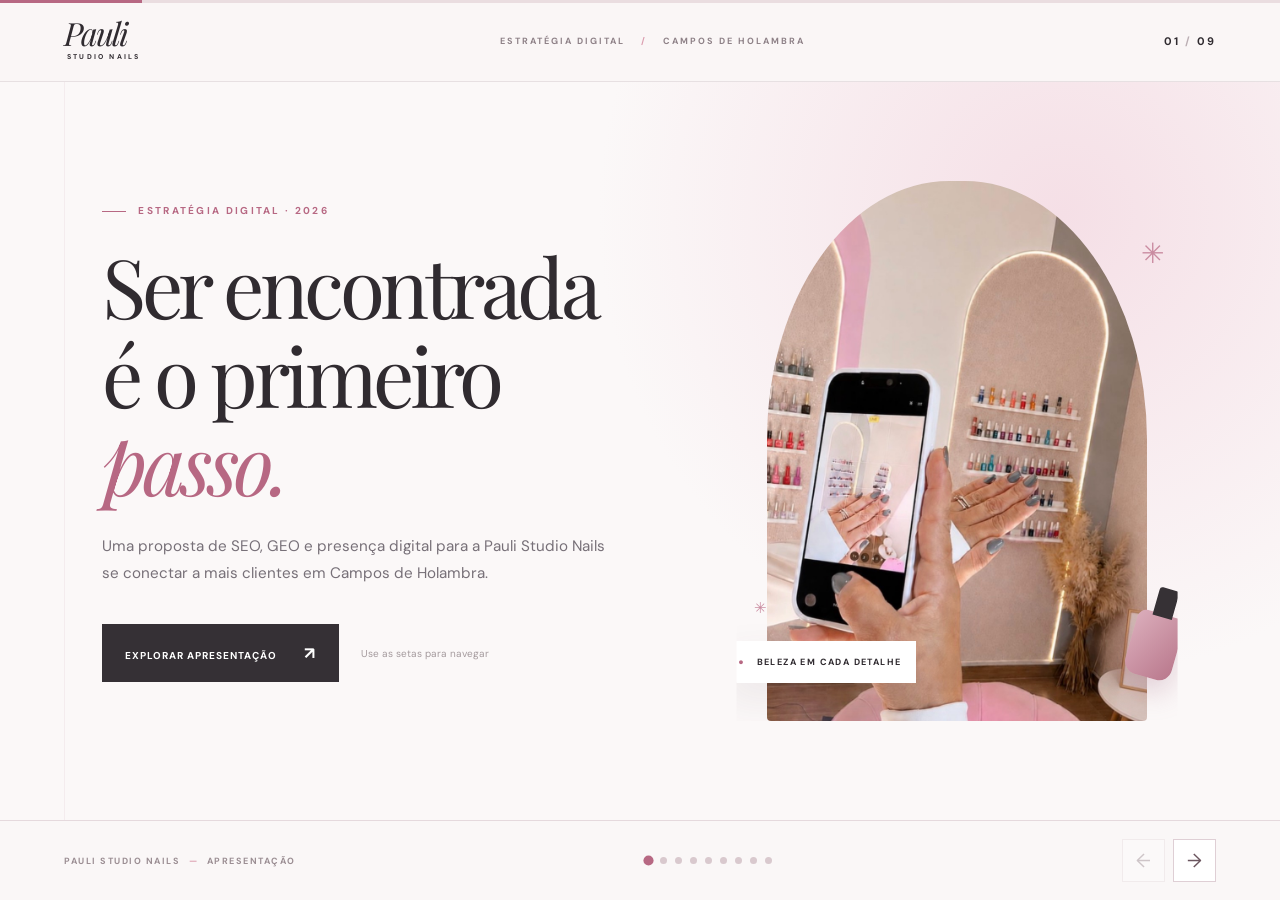
==== commit 7da168b9: "Cria apresentação Pauli Studio Nails" ====
--- a/index.html
+++ b/index.html
@@ -1,180 +1,35 @@
-<!doctype html>
+<!DOCTYPE html>
 <html lang="pt-BR">
-  <head>
-    <meta charset="UTF-8" />
-    <meta name="viewport" content="width=device-width, initial-scale=1.0" />
-    <meta name="description" content="Super Freitas Mais Ágil — uma proposta para tornar a compra mais prática no varejo local." />
-    <title>Super Freitas Mais Ágil</title>
-    <link rel="preconnect" href="https://fonts.googleapis.com" />
-    <link rel="preconnect" href="https://fonts.gstatic.com" crossorigin />
-    <link href="https://fonts.googleapis.com/css2?family=DM+Mono:wght@400;500&family=Manrope:wght@400;500;600;700;800&display=swap" rel="stylesheet" />
-    <link rel="stylesheet" href="styles.css" />
-  </head>
-  <body>
-    <div class="grain" aria-hidden="true"></div>
-    <div class="reading-progress" aria-hidden="true"><span></span></div>
-    <header class="nav-wrap">
-      <nav class="nav" aria-label="Navegação principal">
-        <a class="brand" href="#inicio" aria-label="Super Freitas Mais Ágil, início">
-          <img src="assets/image-1-1.jpeg" alt="Logo Super Freitas Supermercados" />
-          <span>Mais Ágil</span>
-        </a>
-        <div class="nav-links">
-          <a href="#solucao">A solução</a>
-          <a href="#jornada">Na prática</a>
-          <a href="#piloto">Piloto</a>
-        </div>
-        <span class="chapter-status" aria-live="polite"><b>01</b> / 07</span>
-        <a class="nav-action" href="#piloto">Ver proposta <span aria-hidden="true">↗</span></a>
-      </nav>
-    </header>
-
-    <main>
-      <section id="inicio" class="hero section" data-chapter="01">
-        <div class="hero-copy reveal">
-          <p class="eyebrow"><span></span> inovação no varejo local</p>
-          <h1>Uma compra com<br /><em>menos espera.</em></h1>
-          <p class="hero-text">O Super Freitas Mais Ágil transforma pequenos gargalos da rotina em uma experiência de compra mais rápida, prática e fiel para toda a comunidade.</p>
-          <div class="hero-actions">
-            <a class="button button-primary" href="#solucao">Conhecer a ideia <span>↓</span></a>
-            <button class="button button-ghost" type="button" data-open-demo>Testar uma consulta <span>↗</span></button>
-          </div>
-          <div class="hero-footnote">Projeto de pitch · 2º ADM</div>
-        </div>
-        <div class="hero-image reveal delay-1">
-          <div class="image-label"><span class="pulse"></span> proposta em foco</div>
-          <img src="assets/image-1006-1.jpeg" alt="Fachada do Super Freitas" data-parallax />
-          <div class="floating-card card-queue" data-float>
-            <span class="card-icon">↯</span>
-            <span><strong>Fila sinalizada</strong><br />Ação mais rápida</span>
-          </div>
-          <div class="hero-number">01</div>
-          <div class="hero-scan" aria-hidden="true"></div>
-        </div>
-      </section>
-
-      <section class="problem section" aria-labelledby="problem-title" data-chapter="02">
-        <div class="section-intro reveal">
-          <p class="eyebrow"><span></span> etapa 1 · diagnóstico</p>
-          <h2 id="problem-title">O problema está no<br /><em>tempo perdido.</em></h2>
-        </div>
-        <div class="problem-visual reveal delay-1">
-          <img src="assets/image-1004-1.jpeg" alt="Movimento intenso dentro de um supermercado" />
-          <span class="visual-caption">Rotina de alto fluxo</span>
-        </div>
-        <div class="problem-list">
-          <article class="problem-item reveal">
-            <span class="item-index">01</span>
-            <div><h3>Filas no pico</h3><p>Gargalos nos caixas geram espera excessiva e frustração nos horários de maior fluxo.</p></div>
-          </article>
-          <article class="problem-item reveal delay-1">
-            <span class="item-index">02</span>
-            <div><h3>Busca difícil</h3><p>Encontrar produtos, conferir preços e saber quais promoções estão ativas toma mais tempo do cliente.</p></div>
-          </article>
-          <article class="problem-item reveal delay-2">
-            <span class="item-index">03</span>
-            <div><h3>Reposição lenta</h3><p>Itens de alta procura podem se esgotar antes que a equipe identifique a demanda.</p></div>
-          </article>
-        </div>
-      </section>
-
-      <section id="solucao" class="solution section" aria-labelledby="solution-title" data-chapter="03">
-        <div class="solution-head reveal">
-          <p class="eyebrow eyebrow-light"><span></span> etapa 2 · proposta de valor</p>
-          <h2 id="solution-title">Super Freitas<br /><em>Mais Ágil.</em></h2>
-          <p>Apoio simples à compra, desde a consulta de preço até o aviso imediato de fila e a solicitação de reposição.</p>
-        </div>
-        <div class="features">
-          <article class="feature feature-large reveal">
-            <div class="feature-icon">⌘</div>
-            <p class="feature-no">01</p>
-            <h3>Totens e<br />QR Codes</h3>
-            <p>Pontos estratégicos para consultar produtos e localização sem depender de funcionários.</p>
-            <div class="qr-motif" aria-hidden="true"><i></i><i></i><i></i><i></i><i></i><i></i><i></i><i></i><i></i></div>
-          </article>
-          <article class="feature reveal delay-1">
-            <div class="feature-icon">▣</div>
-            <p class="feature-no">02</p>
-            <h3>Caixa rápido<br />express</h3>
-            <p>Compras pequenas com fluxo dedicado para descongestionar os horários de maior circulação.</p>
-          </article>
-          <article class="feature reveal delay-2">
-            <div class="feature-icon">⌁</div>
-            <p class="feature-no">03</p>
-            <h3>Alertas para<br />a equipe</h3>
-            <p>Reposição e reorientação de fluxo antes que o cliente precise reclamar.</p>
-          </article>
-        </div>
-      </section>
-
-      <section id="jornada" class="journey section" aria-labelledby="journey-title" data-chapter="04">
-        <div class="journey-sticky reveal">
-          <p class="eyebrow"><span></span> operação prática</p>
-          <h2 id="journey-title">Como funciona<br /><em>no dia a dia.</em></h2>
-          <p>Uma sequência curta, pensada para facilitar a jornada de quem compra e de quem atende.</p>
-        </div>
-        <div class="steps">
-          <article class="step reveal">
-            <span>01</span><div><p class="step-type">consulta no corredor</p><h3>Confira antes de procurar.</h3><p>O cliente escaneia o QR Code ou usa o totem para ver preço atualizado, promoção ativa e o corredor do produto.</p></div>
-          </article>
-          <article class="step reveal">
-            <span>02</span><div><p class="step-type">registro do aviso</p><h3>Sinalize em poucos segundos.</h3><p>Se houver uma gôndola vazia ou fila anormal, a demanda pode ser registrada pelo celular ou pelo ponto de consulta.</p></div>
-          </article>
-          <article class="step reveal">
-            <span>03</span><div><p class="step-type">ação da equipe</p><h3>Resolva no momento certo.</h3><p>A equipe recebe o aviso para repor itens, reforçar o caixa ou orientar o cliente com mais agilidade.</p></div>
-          </article>
-        </div>
-      </section>
-
-      <section class="impact section" aria-labelledby="impact-title" data-chapter="05">
-        <div class="impact-image reveal"><img src="assets/image-5-1.jpeg" alt="Corredor de supermercado organizado" /></div>
-        <div class="impact-copy reveal delay-1">
-          <p class="eyebrow"><span></span> impacto e benefícios</p>
-          <h2 id="impact-title">Uma ideia simples.<br /><em>Retorno para todos.</em></h2>
-          <dl>
-            <div><dt>Para o cliente</dt><dd>Menos espera, mais facilidade para conferir valores e encontrar o que precisa.</dd></div>
-            <div><dt>Para o mercado</dt><dd>Melhor fluxo no caixa, apoio à reposição e mais eficiência no atendimento.</dd></div>
-            <div><dt>Diferencial central</dt><dd>Uma organização prática da rotina, sem depender de reformas estruturais caras.</dd></div>
-          </dl>
-        </div>
-      </section>
-
-      <section id="piloto" class="pilot section" aria-labelledby="pilot-title" data-chapter="06">
-        <div class="pilot-top reveal">
-          <p class="eyebrow eyebrow-light"><span></span> plano de execução</p>
-          <h2 id="pilot-title">Quatro semanas<br />para o <em>piloto.</em></h2>
-          <p>Um cronograma modular e de baixo impacto operacional, planejado para teste imediato.</p>
-        </div>
-        <ol class="timeline">
-          <li class="reveal"><span>1</span><strong>Semana 1</strong><p>Mapear filas críticas, produtos de maior giro e dúvidas recorrentes.</p></li>
-          <li class="reveal delay-1"><span>2</span><strong>Semana 2</strong><p>Configurar QR Codes, placas nos corredores e alinhar a equipe.</p></li>
-          <li class="reveal delay-2"><span>3</span><strong>Semana 3</strong><p>Testar no horário de pico e medir a velocidade de resposta.</p></li>
-          <li class="reveal delay-3"><span>4</span><strong>Semana 4</strong><p>Ajustar com base nos alertas e expandir para os corredores.</p></li>
-        </ol>
-      </section>
-
-      <section class="closing section" data-chapter="07">
-        <img class="closing-logo reveal" src="assets/image-1-1.jpeg" alt="Super Freitas" />
-        <p class="eyebrow reveal"><span></span> conclusão do pitch</p>
-        <h2 class="reveal">Menos espera,<br /><em>mais experiência.</em></h2>
-        <p class="closing-text reveal">Pequenas melhorias no ponto de venda podem tornar a compra mais rápida, prática e próxima da comunidade.</p>
-        <button class="button button-primary reveal" type="button" data-open-demo>Simular uma consulta <span>↗</span></button>
-      </section>
-    </main>
-
-    <footer><span>Super Freitas Mais Ágil</span><span>Pitch · Carreiras e Competências · Iniciação Empreendedora</span><span>2026</span></footer>
-
-    <dialog class="demo" aria-labelledby="demo-title">
-      <button class="dialog-close" aria-label="Fechar consulta" data-close-demo>×</button>
-      <p class="eyebrow"><span></span> demonstração ilustrativa</p>
-      <h2 id="demo-title">Consulta rápida</h2>
-      <p>Simule como um cliente encontra um produto pelo ponto de consulta.</p>
-      <form id="search-form">
-        <label for="product">Produto</label>
-        <div class="search-row"><input id="product" name="product" placeholder="Ex.: arroz" autocomplete="off" /><button class="button button-primary">Consultar</button></div>
-      </form>
-      <div class="result" id="search-result" aria-live="polite">Digite um produto para iniciar a consulta.</div>
-    </dialog>
-    <script src="script.js"></script>
-  </body>
+<head>
+  <meta charset="utf-8">
+  <meta name="viewport" content="width=device-width, initial-scale=1">
+  <meta name="description" content="Apresentação de uma estratégia de SEO e GEO para a Pauli Studio Nails, em Campos de Holambra.">
+  <meta name="theme-color" content="#f8f3f4">
+  <title>Pauli Studio Nails | Presença que se destaca</title>
+  <link rel="preconnect" href="https://fonts.googleapis.com">
+  <link rel="preconnect" href="https://fonts.gstatic.com" crossorigin>
+  <link href="https://fonts.googleapis.com/css2?family=DM+Sans:wght@400;500;600;700&family=Playfair+Display:ital,wght@0,400;0,500;0,600;1,400;1,500&display=swap" rel="stylesheet">
+  <link rel="stylesheet" href="style.css">
+</head>
+<body>
+  <div class="progress" aria-hidden="true"><span></span></div>
+  <header class="topbar"><a class="brand" href="#slide-1" aria-label="Voltar ao início">Pauli <span>STUDIO NAILS</span></a><div class="header-label">ESTRATÉGIA DIGITAL <span> / </span> CAMPOS DE HOLAMBRA</div><div class="header-count"><span id="current">01</span> <span class="muted">/</span> 09</div></header>
+  <main id="presentation" aria-label="Apresentação Pauli Studio Nails">
+    <section class="slide cover active" id="slide-1" aria-labelledby="title-1">
+      <div class="slide-inner cover-grid"><div class="cover-copy"><p class="eyebrow reveal">ESTRATÉGIA DIGITAL · 2026</p><h1 id="title-1" class="reveal">Ser encontrada<br>é o primeiro <em>passo.</em></h1><p class="lead reveal">Uma proposta de SEO, GEO e presença digital para a Pauli Studio Nails se conectar a mais clientes em Campos de Holambra.</p><div class="cover-cta reveal"><button class="start" data-next>Explorar apresentação <span>↗</span></button><span>Use as setas para navegar</span></div></div><div class="cover-art reveal-image"><div class="arch"><img src="pauli-assets/studio.jpg" alt="Ambiente do estúdio com esmaltes e uma cliente fotografando as unhas"></div><div class="photo-tag"><span>●</span> BELEZA EM CADA DETALHE</div><div class="polish" aria-hidden="true"><i></i></div><span class="sparkle sparkle-one" aria-hidden="true">✳</span><span class="sparkle sparkle-two" aria-hidden="true">✳</span></div></div>
+    </section>
+    <section class="slide" id="slide-2" aria-labelledby="title-2" hidden><div class="slide-inner split"><div class="copy"><p class="eyebrow reveal">O CONTEXTO</p><h2 id="title-2" class="reveal">Um espaço especial<br>merece ser <em>descoberto.</em></h2><p class="lead reveal">A Pauli Studio Nails cuida da experiência presencial. O próximo passo é fazer essa experiência chegar a quem busca serviços de unhas na região.</p><div class="statement reveal"><span>01</span><p>A presença digital é a ponte entre a pesquisa de uma nova cliente e a primeira visita ao estúdio.</p></div></div><div class="image-frame tall reveal-image"><img src="pauli-assets/fachada.jpg" alt="Fachada da Pauli Studio Nails"><span class="image-caption">PAULI STUDIO NAILS · CAMPOS DE HOLAMBRA</span></div></div></section>
+    <section class="slide blush" id="slide-3" aria-labelledby="title-3" hidden><div class="slide-inner"><div class="section-heading"><div><p class="eyebrow reveal">O DESAFIO</p><h2 id="title-3" class="reveal">Quem aparece primeiro<br>ganha <em>atenção.</em></h2></div><p class="side-note reveal">Quando a presença online é limitada, potenciais clientes podem encontrar outras opções antes de conhecer a Pauli.</p></div><div class="challenge-grid"><article class="card reveal"><span class="card-number">01</span><div class="card-icon">⌕</div><h3>Busca concorrida</h3><p>Outros negócios podem aparecer com mais destaque nas pesquisas por manicure e serviços de unhas na região.</p></article><article class="card reveal"><span class="card-number">02</span><div class="card-icon">⌖</div><h3>Presença local</h3><p>Informações incompletas ou inconsistentes dificultam que clientes encontrem o estúdio no Google e no Maps.</p></article><article class="card reveal"><span class="card-number">03</span><div class="card-icon">↗</div><h3>Oportunidades perdidas</h3><p>Sem um site claro, a pessoa tem menos caminhos para conhecer o espaço, os serviços e entrar em contato.</p></article></div><p class="footnote reveal">Diagnóstico inicial proposto. Rankings e demanda dos concorrentes precisam ser confirmados com pesquisa e dados reais.</p></div></section>
+    <section class="slide" id="slide-4" aria-labelledby="title-4" hidden><div class="slide-inner split reverse"><div class="image-frame reveal-image"><img src="pauli-assets/ambiente.jpg" alt="Interior da esmalteria com prateleiras de esmaltes e poltronas"></div><div class="copy"><p class="eyebrow reveal">A SOLUÇÃO</p><h2 id="title-4" class="reveal">Uma presença digital<br>à altura da <em>experiência.</em></h2><p class="lead reveal">Criar um site profissional e renovar a estratégia de SEO e GEO para ampliar a descoberta, transmitir confiança e facilitar o contato.</p><div class="solution-lines reveal"><div><b>01</b><span>Site claro e adaptado ao celular</span></div><div><b>02</b><span>SEO para buscas relevantes</span></div><div><b>03</b><span>Conteúdo útil para buscas e respostas de IA</span></div></div></div></div></section>
+    <section class="slide dark" id="slide-5" aria-labelledby="title-5" hidden><div class="slide-inner"><div class="section-heading"><div><p class="eyebrow reveal">SEO · SEARCH ENGINE OPTIMIZATION</p><h2 id="title-5" class="reveal">Estar presente<br>na <em>busca certa.</em></h2></div><p class="side-note reveal">SEO é o conjunto de melhorias que ajuda o Google a entender o site e apresentá-lo em pesquisas relevantes.</p></div><div class="seo-grid"><article class="seo-item reveal"><span>01 / CONTEÚDO</span><h3>Falar a língua da cliente</h3><p>Pesquisar termos usados na região, como “manicure em Campos de Holambra”, e utilizá-los naturalmente nas páginas.</p></article><article class="seo-item reveal"><span>02 / ESTRUTURA</span><h3>Organizar para ser encontrado</h3><p>Criar títulos, descrições, textos, imagens com descrição e páginas acessíveis, rápidas e adaptadas ao celular.</p></article><article class="seo-item reveal"><span>03 / LOCAL</span><h3>Fortalecer a presença local</h3><p>Revisar o Perfil da Empresa no Google, horários, categoria, fotos, contato e localização com informações confirmadas.</p></article><article class="seo-item reveal"><span>04 / CONFIANÇA</span><h3>Construir reputação</h3><p>Incentivar avaliações autênticas, responder com atenção e manter os dados coerentes entre site e perfis.</p></article></div></div></section>
+    <section class="slide" id="slide-6" aria-labelledby="title-6" hidden><div class="slide-inner split"><div class="copy"><p class="eyebrow reveal">GEO · GENERATIVE ENGINE OPTIMIZATION</p><h2 id="title-6" class="reveal">Conteúdo pronto<br>para novas <em>respostas.</em></h2><p class="lead reveal">GEO é a otimização de conteúdo para mecanismos de busca e respostas com inteligência artificial. A proposta é tornar as informações da Pauli claras, consistentes e úteis.</p><div class="mini-list reveal"><p><span>✦</span> Explicar serviços, localização e formas de contato com linguagem objetiva.</p><p><span>✦</span> Responder dúvidas frequentes com informações verificadas e atualizadas.</p><p><span>✦</span> Usar estrutura semântica e dados estruturados adequados ao negócio.</p></div><p class="footnote reveal">Ações de SEO e GEO aumentam a clareza e a possibilidade de descoberta, sem garantir posições ou citações.</p></div><div class="image-frame tall reveal-image"><img src="pauli-assets/atendimento.jpg" alt="Profissional do estúdio realizando atendimento de unhas"><span class="image-caption">CUIDADO · EXPERIÊNCIA · CONFIANÇA</span></div></div></section>
+    <section class="slide blush" id="slide-7" aria-labelledby="title-7" hidden><div class="slide-inner"><div class="section-heading"><div><p class="eyebrow reveal">O NOVO SITE</p><h2 id="title-7" class="reveal">Tudo o que a cliente<br>precisa <em>encontrar.</em></h2></div><p class="side-note reveal">Um espaço digital que apresenta o estúdio com a mesma atenção aos detalhes vista no atendimento.</p></div><div class="site-layout"><div class="browser reveal"><div class="browser-top"><span></span><span></span><span></span><i>pauli studio nails</i></div><div class="browser-body"><div><small>PAULI STUDIO NAILS</small><h3>Seu momento<br>de <em>cuidado.</em></h3><p>Beleza e atenção aos detalhes em Campos de Holambra.</p><b>CONHEÇA O ESTÚDIO ↗</b></div><img src="pauli-assets/studio.jpg" alt="Detalhe do estúdio"></div></div><div class="site-list reveal"><div><span>01</span><p><strong>Início acolhedor</strong>Uma apresentação clara da marca e do espaço.</p></div><div><span>02</span><p><strong>Serviços e diferenciais</strong>Informações organizadas e fotografias reais.</p></div><div><span>03</span><p><strong>Localização e contato</strong>Caminho simples para tirar dúvidas e agendar.</p></div><div><span>04</span><p><strong>Dúvidas frequentes</strong>Respostas úteis para clientes e mecanismos de busca.</p></div></div></div><p class="footnote reveal">Representação conceitual do futuro site. Conteúdos e informações comerciais devem ser validados com o estúdio.</p></div></section>
+    <section class="slide" id="slide-8" aria-labelledby="title-8" hidden><div class="slide-inner"><div class="section-heading"><div><p class="eyebrow reveal">PLANO DE AÇÃO</p><h2 id="title-8" class="reveal">Da estratégia<br>à <em>descoberta.</em></h2></div><p class="side-note reveal">Uma sequência prática para construir a presença digital e acompanhar a evolução.</p></div><div class="timeline"><article class="reveal"><b>01</b><h3>Diagnosticar</h3><p>Levantar buscas locais, concorrentes, presença atual e dados comerciais corretos.</p></article><article class="reveal"><b>02</b><h3>Estruturar</h3><p>Planejar páginas, textos, fotos e informações de contato com foco na cliente.</p></article><article class="reveal"><b>03</b><h3>Publicar</h3><p>Lançar o site, revisar o perfil no Google e conectar as ferramentas de medição.</p></article><article class="reveal"><b>04</b><h3>Acompanhar</h3><p>Monitorar impressões, cliques, pesquisas locais e contatos, ajustando o conteúdo.</p></article></div><div class="measure reveal"><span>COMO MEDIR</span><p>Google Search Console · Perfil da Empresa no Google · visitas ao site · cliques em contato e agendamentos</p></div></div></section>
+    <section class="slide ending" id="slide-9" aria-labelledby="title-9" hidden><div class="end-image"><img src="pauli-assets/ambiente.jpg" alt="Interior acolhedor da Pauli Studio Nails"></div><div class="slide-inner end-content"><p class="eyebrow reveal">PAULI STUDIO NAILS · CAMPOS DE HOLAMBRA</p><h2 id="title-9" class="reveal">O cuidado já existe.<br>Agora é hora de <em>mostrar.</em></h2><p class="lead reveal">Uma estratégia digital bem construída aproxima o estúdio de quem procura exatamente essa experiência.</p><button class="start reveal" data-restart>Rever apresentação <span>↗</span></button></div></section>
+  </main>
+  <div class="transition-curtain" aria-hidden="true"><span></span><span></span><span></span></div>
+  <footer class="controls"><div class="control-hint">PAULI STUDIO NAILS <span>—</span> APRESENTAÇÃO</div><div class="dots" aria-label="Ir para um slide"></div><div class="arrow-controls"><button id="previous" aria-label="Slide anterior">←</button><button id="next" aria-label="Próximo slide">→</button></div></footer>
+  <div class="sr-only" id="announce" aria-live="polite"></div>
+  <script src="script.js"></script>
+</body>
 </html>
--- a/style.css
+++ b/style.css
@@ -0,0 +1 @@
+:root{--ink:#302b30;--muted:#777078;--pink:#db9eaf;--rose:#b76883;--light:#f8f3f4;--line:#e5d9dd;--ease:cubic-bezier(.22,1,.36,1)}*{box-sizing:border-box}html,body{margin:0;min-height:100%;font-family:'DM Sans',sans-serif;color:var(--ink);background:var(--light)}body{overflow:hidden}button,a{font:inherit}button{cursor:pointer}a{color:inherit;text-decoration:none}.progress{position:fixed;top:0;left:0;right:0;height:3px;background:#eadde0;z-index:30}.progress span{display:block;height:100%;background:var(--rose);width:11.11%;transition:width .7s var(--ease)}.topbar{height:82px;position:fixed;inset:0 0 auto;z-index:20;display:flex;align-items:center;padding:0 5vw;border-bottom:1px solid rgba(105,77,87,.13);background:rgba(250,247,247,.82);backdrop-filter:blur(16px)}.brand{font:italic 32px 'Playfair Display',serif;line-height:.8;letter-spacing:-2px}.brand span{display:block;font:700 7px 'DM Sans',sans-serif;letter-spacing:2.2px;margin:7px 0 0 3px}.header-label{margin:auto;font-size:9px;font-weight:700;letter-spacing:2px;color:#8e8187}.header-label span{color:var(--pink);padding:0 12px}.header-count{font-size:11px;letter-spacing:2px;font-weight:700}.muted{color:#bbaeb3}.slide{position:fixed;inset:82px 0 80px;overflow-y:auto;overflow-x:hidden;background:#fbf9f9}.slide[hidden]{display:none}.slide-inner{width:min(1380px,100%);min-height:100%;margin:auto;padding:clamp(42px,5vh,75px) 8vw;position:relative}.slide-inner::before{content:'';position:absolute;left:5vw;top:0;bottom:0;border-left:1px solid rgba(184,139,154,.11);pointer-events:none}.split,.cover-grid{display:grid;grid-template-columns:1fr .85fr;align-items:center;gap:9vw}.reverse{grid-template-columns:.85fr 1fr}.eyebrow{font-size:10px;letter-spacing:2.3px;font-weight:700;color:var(--rose);margin:0 0 24px}.eyebrow::before{content:'';width:24px;height:1px;display:inline-block;vertical-align:middle;background:currentColor;margin-right:12px}h1,h2,h3,p{margin-top:0}h1,h2{font-family:'Playfair Display',serif;font-weight:400;letter-spacing:-.055em;line-height:1.08}h1{font-size:clamp(3.7rem,6.4vw,7rem);margin-bottom:26px}h2{font-size:clamp(2.8rem,4.6vw,5.2rem);margin-bottom:24px}h1 em,h2 em,.browser em{font-weight:400;color:var(--rose)}.lead{font-size:clamp(.95rem,1.12vw,1.12rem);line-height:1.8;color:#777078;max-width:540px}.cover{background:radial-gradient(circle at 83% 18%,#f5dfe6 0,transparent 38%),#fbf8f8}.cover-copy{padding-bottom:3%}.cover-cta{display:flex;align-items:center;gap:22px;margin-top:37px}.cover-cta>span{font-size:10px;color:#a49a9d}.start{border:0;background:#353035;color:white;padding:18px 23px;font-size:10px;letter-spacing:1px;font-weight:700;text-transform:uppercase;transition:background .3s,transform .3s}.start:hover{background:var(--rose);transform:translateY(-3px)}.start span{font-size:17px;margin-left:24px}.cover-art{height:min(60vh,590px);position:relative}.arch{height:100%;width:86%;margin:auto;overflow:hidden;border-radius:48% 48% 4px 4px;background:#e6d5d8}.arch img,.image-frame img,.end-image img{width:100%;height:100%;object-fit:cover}.arch img{animation:zoom 18s ease-in-out infinite alternate}.photo-tag{position:absolute;bottom:7%;left:-3%;padding:15px;background:#fff;font-size:9px;letter-spacing:1.4px;font-weight:700;box-shadow:0 16px 40px #59424b17}.photo-tag span{color:var(--rose);margin-right:8px}.polish{position:absolute;width:48px;height:65px;right:0;bottom:8%;border-radius:9px 9px 13px 13px;background:linear-gradient(120deg,#dbadbb,#b9788c);box-shadow:0 12px 30px #aa738a55;transform:rotate(16deg);animation:float 4s ease-in-out infinite}.polish i{position:absolute;width:20px;height:29px;left:14px;top:-26px;border-radius:3px 3px 0 0;background:#363135}.sparkle{position:absolute;color:#ca8ca1;font-size:28px;animation:twinkle 3s ease-in-out infinite}.sparkle-one{top:10%;right:3%}.sparkle-two{bottom:19%;left:4%;font-size:15px;animation-delay:1s}.image-frame{height:min(55vh,540px);overflow:hidden;position:relative;border-radius:180px 180px 3px 3px}.image-frame.tall{border-radius:4px;height:min(61vh,600px)}.image-caption{position:absolute;bottom:0;left:0;background:#fff;padding:15px 18px;font-size:9px;letter-spacing:1.5px;font-weight:700}.statement{border-top:1px solid var(--line);display:flex;gap:25px;margin-top:40px;padding-top:22px;max-width:520px}.statement span,.solution-lines b{font-size:11px;color:var(--rose)}.statement p{font-family:'Playfair Display',serif;font-size:1.15rem;line-height:1.5}.blush{background:#f6ecef}.section-heading{display:flex;justify-content:space-between;align-items:end;gap:50px;margin-bottom:4vh}.side-note{max-width:360px;font-size:.9rem;color:var(--muted);line-height:1.8}.challenge-grid{display:grid;grid-template-columns:repeat(3,1fr);gap:15px}.card{position:relative;background:#fff;padding:28px;min-height:225px;border:1px solid #eee4e7}.card-number{position:absolute;right:25px;top:25px;color:#c5b3ba;font-size:10px;letter-spacing:1px}.card-icon{font-family:serif;font-size:35px;color:var(--rose);height:56px}.card h3,.seo-item h3,.timeline h3{font:500 1.35rem 'Playfair Display',serif;margin:15px 0 10px}.card p,.seo-item p,.timeline p{font-size:.84rem;line-height:1.7;color:var(--muted);margin-bottom:0}.footnote{font-size:.72rem;color:#9a8c91;line-height:1.6;margin-top:25px}.solution-lines{margin-top:30px;border-top:1px solid var(--line)}.solution-lines div{display:flex;gap:25px;padding:17px 0;border-bottom:1px solid var(--line);font-size:.85rem}.dark{background:#393238;color:#fff}.dark .eyebrow,.dark h2 em{color:#e1acbc}.dark .side-note,.dark .seo-item p{color:#c4b7bd}.seo-grid{display:grid;grid-template-columns:repeat(4,1fr);border-top:1px solid #ffffff38}.seo-item{padding:30px 20px 0 0}.seo-item+ .seo-item{padding-left:24px;border-left:1px solid #ffffff24}.seo-item span{font-size:9px;letter-spacing:1.3px;color:#e1acbc}.seo-item h3{font-size:1.45rem}.mini-list{margin-top:26px}.mini-list p{display:flex;gap:12px;color:#716970;font-size:.86rem;line-height:1.55}.mini-list span{color:var(--rose)}.site-layout{display:grid;grid-template-columns:1.15fr .85fr;gap:6vw;align-items:center}.browser{background:#fff;box-shadow:0 20px 70px #9d748321;border:1px solid #e9dce1}.browser-top{height:36px;background:#f5f0f1;display:flex;align-items:center;gap:5px;padding:0 13px}.browser-top span{width:6px;height:6px;border-radius:50%;background:#d8bcc5}.browser-top i{margin:auto;font-style:normal;font-size:9px;color:#a4939b}.browser-body{display:grid;grid-template-columns:1fr 46%;min-height:230px}.browser-body>div{padding:32px}.browser-body small{font-size:8px;letter-spacing:1.5px;color:var(--rose)}.browser-body h3{font:400 clamp(1.5rem,2.5vw,2.7rem)/1.1 'Playfair Display',serif;margin:18px 0}.browser-body p{font-size:.7rem;line-height:1.6;color:var(--muted)}.browser-body b{font-size:8px;letter-spacing:1px}.browser-body img{width:100%;height:100%;object-fit:cover}.site-list>div{display:flex;gap:18px;border-bottom:1px solid #e2d0d7;padding:13px 0}.site-list span{font-size:10px;color:var(--rose)}.site-list p{font-size:.75rem;line-height:1.5;color:var(--muted);margin:0}.site-list strong{display:block;color:var(--ink);font-size:.88rem;margin-bottom:3px}.timeline{display:grid;grid-template-columns:repeat(4,1fr);border-top:1px solid #d8c1ca;margin-top:50px}.timeline article{position:relative;padding:28px 25px 0 0}.timeline article:before{content:'';position:absolute;top:-5px;width:9px;height:9px;border-radius:50%;background:var(--rose);box-shadow:0 0 0 5px #f3e2e8}.timeline b{font-size:10px;letter-spacing:1px;color:var(--rose)}.measure{display:flex;gap:25px;background:#f5e9ed;padding:20px;margin-top:50px;align-items:center}.measure span{font-size:9px;font-weight:700;letter-spacing:1.3px;color:var(--rose);white-space:nowrap}.measure p{font-size:.8rem;color:#796d72;margin:0;line-height:1.5}.ending{background:#efe3e6}.end-image{position:absolute;inset:0 0 0 52%;overflow:hidden}.end-image img{opacity:.27;filter:saturate(.65)}.end-content{display:flex;flex-direction:column;justify-content:center;align-items:flex-start}.end-content h2{font-size:clamp(3.2rem,5.5vw,6rem)}.end-content .start{margin-top:20px}.controls{position:fixed;bottom:0;left:0;right:0;height:80px;background:rgba(250,247,247,.94);border-top:1px solid var(--line);z-index:20;display:flex;align-items:center;padding:0 5vw;justify-content:space-between}.control-hint{font-size:9px;font-weight:700;letter-spacing:1.5px;color:#9b8e93}.control-hint span{color:var(--pink);padding:0 5px}.dots{display:flex;gap:8px}.dots button{width:7px;height:7px;border:0;border-radius:50%;padding:0;background:#d9c9ce;transition:transform .3s,background .3s}.dots button[aria-current=true]{background:var(--rose);transform:scale(1.45)}.arrow-controls{display:flex;gap:8px}.arrow-controls button{width:43px;height:43px;border:1px solid #dfcfd5;background:#fff;color:#6b555e;font-size:19px;transition:background .25s,color .25s}.arrow-controls button:hover{background:var(--rose);color:#fff}.arrow-controls button:disabled{opacity:.3;cursor:default}.transition-curtain{position:fixed;inset:0;z-index:25;display:flex;pointer-events:none}.transition-curtain span{flex:1;background:#dca8b9;transform:scaleY(0);transform-origin:bottom}.transition-curtain.play span{animation:curtain .8s var(--ease) both}.transition-curtain.play span:nth-child(2){animation-delay:.05s}.transition-curtain.play span:nth-child(3){animation-delay:.1s}.active .reveal{animation:rise .8s var(--ease) both}.active .reveal:nth-child(2){animation-delay:.09s}.active .reveal:nth-child(3){animation-delay:.18s}.active .reveal:nth-child(4){animation-delay:.27s}.active .reveal-image{animation:imageIn 1.1s var(--ease) both}.active .card:nth-child(2),.active .timeline article:nth-child(2),.active .seo-item:nth-child(2){animation-delay:.12s}.active .card:nth-child(3),.active .timeline article:nth-child(3),.active .seo-item:nth-child(3){animation-delay:.24s}.active .timeline article:nth-child(4),.active .seo-item:nth-child(4){animation-delay:.36s}.sr-only{position:absolute;width:1px;height:1px;overflow:hidden;clip:rect(0,0,0,0)}@keyframes rise{from{opacity:0;transform:translateY(25px)}to{opacity:1;transform:none}}@keyframes imageIn{from{opacity:0;clip-path:inset(0 0 100% 0);transform:translateY(15px)}to{opacity:1;clip-path:inset(0);transform:none}}@keyframes curtain{0%{transform:scaleY(0);transform-origin:bottom}45%{transform:scaleY(1);transform-origin:bottom}46%{transform-origin:top}100%{transform:scaleY(0);transform-origin:top}}@keyframes float{50%{transform:translateY(-12px) rotate(10deg)}}@keyframes twinkle{50%{transform:rotate(35deg) scale(.65);opacity:.45}}@keyframes zoom{to{transform:scale(1.08)}}@media(max-width:800px){.topbar{height:70px}.header-label{display:none}.header-count{margin-left:auto}.slide{inset:70px 0 70px}.slide-inner{padding:42px 7vw 55px}.split,.cover-grid,.reverse{grid-template-columns:1fr;gap:30px}.cover-grid{display:flex;flex-direction:column;align-items:stretch}.cover-copy{padding:0}.cover-art{height:360px}.arch{width:78%}.cover-cta{flex-wrap:wrap}.image-frame,.image-frame.tall{height:310px;order:2}.reverse .copy{order:0}.reverse .image-frame{order:1}.section-heading{display:block}.section-heading .side-note{margin-top:15px}.challenge-grid,.seo-grid{grid-template-columns:1fr;gap:12px}.card{min-height:0}.seo-item,.seo-item+.seo-item{padding:20px 0;border-left:0;border-bottom:1px solid #ffffff24}.site-layout{grid-template-columns:1fr}.timeline{grid-template-columns:1fr 1fr;gap:30px}.measure{display:block}.measure p{margin-top:10px}.end-image{inset:38% 0 0}.end-content{min-height:70vh}.controls{height:70px}.control-hint{display:none}.dots{gap:9px}.arrow-controls button{width:40px;height:40px}h1{font-size:clamp(3rem,11vw,4.8rem)}h2{font-size:clamp(2.6rem,9vw,4rem)}}@media(prefers-reduced-motion:reduce){*,*::before,*::after{animation-duration:.01ms!important;animation-iteration-count:1!important;transition-duration:.01ms!important;scroll-behavior:auto!important}}
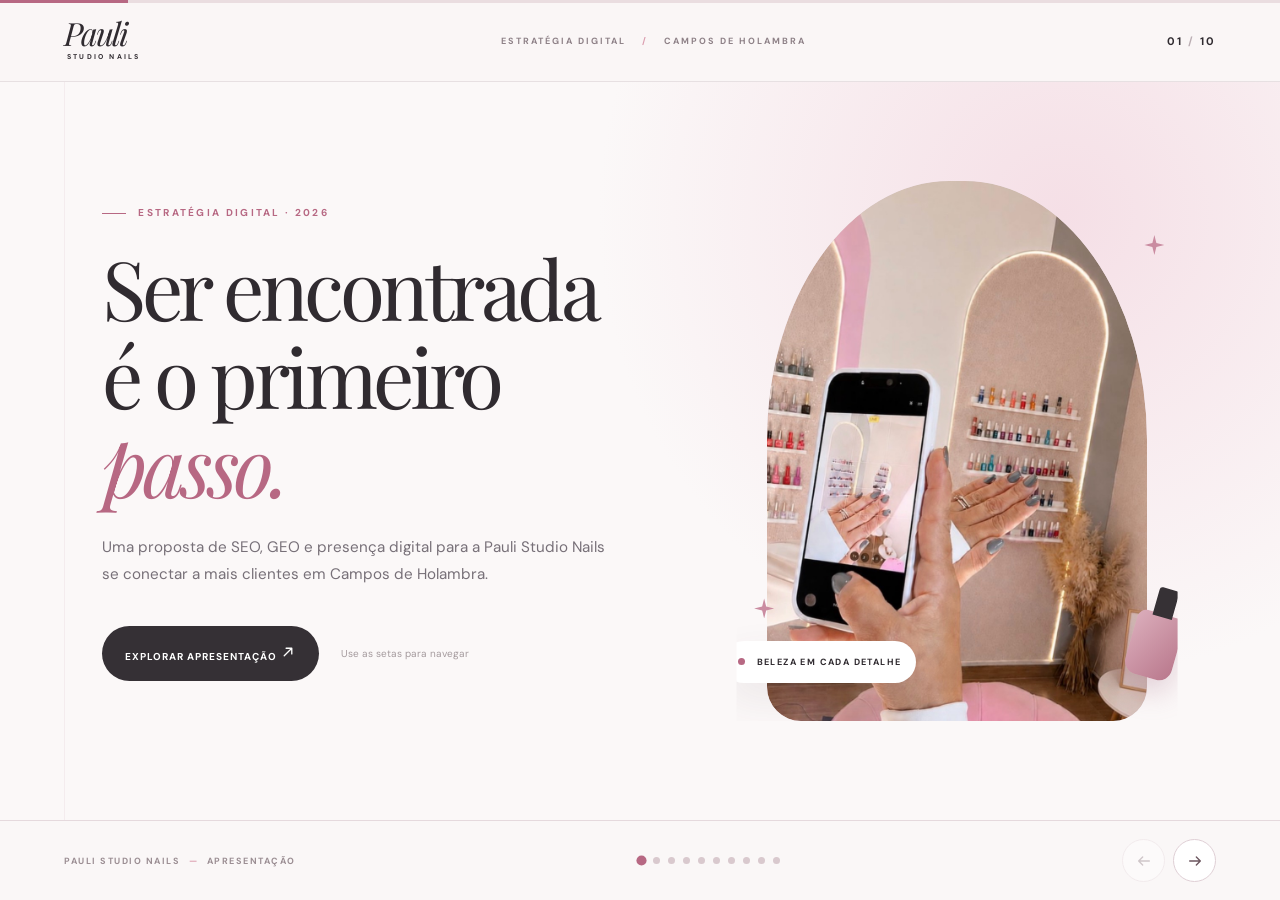
==== commit c2b8591b: "Refina apresentação e adiciona site da Pauli" ====
--- a/index.html
+++ b/index.html
@@ -10,25 +10,27 @@
   <link rel="preconnect" href="https://fonts.gstatic.com" crossorigin>
   <link href="https://fonts.googleapis.com/css2?family=DM+Sans:wght@400;500;600;700&family=Playfair+Display:ital,wght@0,400;0,500;0,600;1,400;1,500&display=swap" rel="stylesheet">
   <link rel="stylesheet" href="style.css">
+  <link rel="stylesheet" href="enhancements.css">
 </head>
 <body>
   <div class="progress" aria-hidden="true"><span></span></div>
-  <header class="topbar"><a class="brand" href="#slide-1" aria-label="Voltar ao início">Pauli <span>STUDIO NAILS</span></a><div class="header-label">ESTRATÉGIA DIGITAL <span> / </span> CAMPOS DE HOLAMBRA</div><div class="header-count"><span id="current">01</span> <span class="muted">/</span> 09</div></header>
+  <header class="topbar"><a class="brand" href="#slide-1" aria-label="Voltar ao início">Pauli <span>STUDIO NAILS</span></a><div class="header-label">ESTRATÉGIA DIGITAL <span> / </span> CAMPOS DE HOLAMBRA</div><div class="header-count"><span id="current">01</span> <span class="muted">/</span> <span id="total">10</span></div></header>
   <main id="presentation" aria-label="Apresentação Pauli Studio Nails">
     <section class="slide cover active" id="slide-1" aria-labelledby="title-1">
-      <div class="slide-inner cover-grid"><div class="cover-copy"><p class="eyebrow reveal">ESTRATÉGIA DIGITAL · 2026</p><h1 id="title-1" class="reveal">Ser encontrada<br>é o primeiro <em>passo.</em></h1><p class="lead reveal">Uma proposta de SEO, GEO e presença digital para a Pauli Studio Nails se conectar a mais clientes em Campos de Holambra.</p><div class="cover-cta reveal"><button class="start" data-next>Explorar apresentação <span>↗</span></button><span>Use as setas para navegar</span></div></div><div class="cover-art reveal-image"><div class="arch"><img src="pauli-assets/studio.jpg" alt="Ambiente do estúdio com esmaltes e uma cliente fotografando as unhas"></div><div class="photo-tag"><span>●</span> BELEZA EM CADA DETALHE</div><div class="polish" aria-hidden="true"><i></i></div><span class="sparkle sparkle-one" aria-hidden="true">✳</span><span class="sparkle sparkle-two" aria-hidden="true">✳</span></div></div>
+      <div class="slide-inner cover-grid"><div class="cover-copy"><p class="eyebrow reveal">ESTRATÉGIA DIGITAL · 2026</p><h1 id="title-1" class="reveal">Ser encontrada<br>é o primeiro <em>passo.</em></h1><p class="lead reveal">Uma proposta de SEO, GEO e presença digital para a Pauli Studio Nails se conectar a mais clientes em Campos de Holambra.</p><div class="cover-cta reveal"><button class="start" data-next>Explorar apresentação <span class="icon-arrow" aria-hidden="true"></span></button><span>Use as setas para navegar</span></div></div><div class="cover-art reveal-image"><div class="arch"><img src="pauli-assets/studio.jpg" alt="Ambiente do estúdio com esmaltes e uma cliente fotografando as unhas"></div><div class="photo-tag"><span class="status-dot" aria-hidden="true"></span> BELEZA EM CADA DETALHE</div><div class="polish" aria-hidden="true"><i></i></div><span class="sparkle sparkle-one" aria-hidden="true"></span><span class="sparkle sparkle-two" aria-hidden="true"></span></div></div>
     </section>
     <section class="slide" id="slide-2" aria-labelledby="title-2" hidden><div class="slide-inner split"><div class="copy"><p class="eyebrow reveal">O CONTEXTO</p><h2 id="title-2" class="reveal">Um espaço especial<br>merece ser <em>descoberto.</em></h2><p class="lead reveal">A Pauli Studio Nails cuida da experiência presencial. O próximo passo é fazer essa experiência chegar a quem busca serviços de unhas na região.</p><div class="statement reveal"><span>01</span><p>A presença digital é a ponte entre a pesquisa de uma nova cliente e a primeira visita ao estúdio.</p></div></div><div class="image-frame tall reveal-image"><img src="pauli-assets/fachada.jpg" alt="Fachada da Pauli Studio Nails"><span class="image-caption">PAULI STUDIO NAILS · CAMPOS DE HOLAMBRA</span></div></div></section>
-    <section class="slide blush" id="slide-3" aria-labelledby="title-3" hidden><div class="slide-inner"><div class="section-heading"><div><p class="eyebrow reveal">O DESAFIO</p><h2 id="title-3" class="reveal">Quem aparece primeiro<br>ganha <em>atenção.</em></h2></div><p class="side-note reveal">Quando a presença online é limitada, potenciais clientes podem encontrar outras opções antes de conhecer a Pauli.</p></div><div class="challenge-grid"><article class="card reveal"><span class="card-number">01</span><div class="card-icon">⌕</div><h3>Busca concorrida</h3><p>Outros negócios podem aparecer com mais destaque nas pesquisas por manicure e serviços de unhas na região.</p></article><article class="card reveal"><span class="card-number">02</span><div class="card-icon">⌖</div><h3>Presença local</h3><p>Informações incompletas ou inconsistentes dificultam que clientes encontrem o estúdio no Google e no Maps.</p></article><article class="card reveal"><span class="card-number">03</span><div class="card-icon">↗</div><h3>Oportunidades perdidas</h3><p>Sem um site claro, a pessoa tem menos caminhos para conhecer o espaço, os serviços e entrar em contato.</p></article></div><p class="footnote reveal">Diagnóstico inicial proposto. Rankings e demanda dos concorrentes precisam ser confirmados com pesquisa e dados reais.</p></div></section>
-    <section class="slide" id="slide-4" aria-labelledby="title-4" hidden><div class="slide-inner split reverse"><div class="image-frame reveal-image"><img src="pauli-assets/ambiente.jpg" alt="Interior da esmalteria com prateleiras de esmaltes e poltronas"></div><div class="copy"><p class="eyebrow reveal">A SOLUÇÃO</p><h2 id="title-4" class="reveal">Uma presença digital<br>à altura da <em>experiência.</em></h2><p class="lead reveal">Criar um site profissional e renovar a estratégia de SEO e GEO para ampliar a descoberta, transmitir confiança e facilitar o contato.</p><div class="solution-lines reveal"><div><b>01</b><span>Site claro e adaptado ao celular</span></div><div><b>02</b><span>SEO para buscas relevantes</span></div><div><b>03</b><span>Conteúdo útil para buscas e respostas de IA</span></div></div></div></div></section>
+    <section class="slide blush" id="slide-3" aria-labelledby="title-3" hidden><div class="slide-inner"><div class="section-heading"><div><p class="eyebrow reveal">O DESAFIO</p><h2 id="title-3" class="reveal">Quem aparece primeiro<br>ganha <em>atenção.</em></h2></div><p class="side-note reveal">Quando a presença online é limitada, potenciais clientes podem encontrar outras opções antes de conhecer a Pauli.</p></div><div class="challenge-grid"><article class="card reveal"><span class="card-number">01</span><div class="card-icon icon-search" aria-hidden="true"></div><h3>Busca concorrida</h3><p>Outros negócios podem aparecer com mais destaque nas pesquisas por manicure e serviços de unhas na região.</p></article><article class="card reveal"><span class="card-number">02</span><div class="card-icon icon-pin" aria-hidden="true"></div><h3>Presença local</h3><p>Informações incompletas ou inconsistentes dificultam que clientes encontrem o estúdio no Google e no Maps.</p></article><article class="card reveal"><span class="card-number">03</span><div class="card-icon icon-trend" aria-hidden="true"></div><h3>Oportunidades perdidas</h3><p>Quando o site não é encontrado, a pessoa tem menos caminhos para conhecer o espaço, os serviços e entrar em contato.</p></article></div><p class="footnote reveal">Diagnóstico inicial proposto. Rankings e demanda dos concorrentes precisam ser confirmados com pesquisa e dados reais.</p></div></section>
+    <section class="slide blush" id="slide-10" aria-labelledby="title-10" hidden><div class="slide-inner"><div class="section-heading"><div><p class="eyebrow reveal">ANÁLISE SWOT</p><h2 id="title-10" class="reveal">Um olhar para<br>os próximos <em>passos.</em></h2></div><p class="side-note reveal">Uma análise inicial da presença digital da Pauli Studio Nails e do contexto local.</p></div><div class="swot-grid"><article class="swot-card reveal"><span class="swot-letter">S</span><div><h3>Forças</h3><p>Identidade visual marcante, espaço acolhedor e fotografias reais que ajudam a transmitir a experiência do estúdio.</p></div></article><article class="swot-card reveal"><span class="swot-letter">W</span><div><h3>Fraquezas</h3><p>Presença digital com espaço para fortalecer informações, conteúdo local e caminhos claros de descoberta e contato.</p></div></article><article class="swot-card reveal"><span class="swot-letter">O</span><div><h3>Oportunidades</h3><p>Melhorar o site e o Perfil da Empresa no Google, produzir conteúdo útil e ampliar o alcance em buscas locais.</p></div></article><article class="swot-card reveal"><span class="swot-letter">T</span><div><h3>Ameaças</h3><p>Concorrência por visibilidade nas buscas e mudanças nas plataformas podem dificultar a descoberta do negócio.</p></div></article></div><p class="footnote reveal">Análise inicial baseada nas informações disponíveis. Confirmação de concorrentes e indicadores exige pesquisa adicional.</p></div></section>
+    <section class="slide" id="slide-4" aria-labelledby="title-4" hidden><div class="slide-inner split reverse"><div class="image-frame reveal-image"><img src="pauli-assets/ambiente.jpg" alt="Interior da esmalteria com prateleiras de esmaltes e poltronas"></div><div class="copy"><p class="eyebrow reveal">A SOLUÇÃO</p><h2 id="title-4" class="reveal">Uma presença digital<br>à altura da <em>experiência.</em></h2><p class="lead reveal">Um site profissional criado para apresentar o estúdio e uma estratégia de SEO e GEO para ampliar a descoberta, transmitir confiança e facilitar o contato.</p><div class="solution-lines reveal"><div><b>01</b><span>Site claro e adaptado ao celular</span></div><div><b>02</b><span>SEO para buscas relevantes</span></div><div><b>03</b><span>Conteúdo útil para buscas e respostas de IA</span></div></div></div></div></section>
     <section class="slide dark" id="slide-5" aria-labelledby="title-5" hidden><div class="slide-inner"><div class="section-heading"><div><p class="eyebrow reveal">SEO · SEARCH ENGINE OPTIMIZATION</p><h2 id="title-5" class="reveal">Estar presente<br>na <em>busca certa.</em></h2></div><p class="side-note reveal">SEO é o conjunto de melhorias que ajuda o Google a entender o site e apresentá-lo em pesquisas relevantes.</p></div><div class="seo-grid"><article class="seo-item reveal"><span>01 / CONTEÚDO</span><h3>Falar a língua da cliente</h3><p>Pesquisar termos usados na região, como “manicure em Campos de Holambra”, e utilizá-los naturalmente nas páginas.</p></article><article class="seo-item reveal"><span>02 / ESTRUTURA</span><h3>Organizar para ser encontrado</h3><p>Criar títulos, descrições, textos, imagens com descrição e páginas acessíveis, rápidas e adaptadas ao celular.</p></article><article class="seo-item reveal"><span>03 / LOCAL</span><h3>Fortalecer a presença local</h3><p>Revisar o Perfil da Empresa no Google, horários, categoria, fotos, contato e localização com informações confirmadas.</p></article><article class="seo-item reveal"><span>04 / CONFIANÇA</span><h3>Construir reputação</h3><p>Incentivar avaliações autênticas, responder com atenção e manter os dados coerentes entre site e perfis.</p></article></div></div></section>
-    <section class="slide" id="slide-6" aria-labelledby="title-6" hidden><div class="slide-inner split"><div class="copy"><p class="eyebrow reveal">GEO · GENERATIVE ENGINE OPTIMIZATION</p><h2 id="title-6" class="reveal">Conteúdo pronto<br>para novas <em>respostas.</em></h2><p class="lead reveal">GEO é a otimização de conteúdo para mecanismos de busca e respostas com inteligência artificial. A proposta é tornar as informações da Pauli claras, consistentes e úteis.</p><div class="mini-list reveal"><p><span>✦</span> Explicar serviços, localização e formas de contato com linguagem objetiva.</p><p><span>✦</span> Responder dúvidas frequentes com informações verificadas e atualizadas.</p><p><span>✦</span> Usar estrutura semântica e dados estruturados adequados ao negócio.</p></div><p class="footnote reveal">Ações de SEO e GEO aumentam a clareza e a possibilidade de descoberta, sem garantir posições ou citações.</p></div><div class="image-frame tall reveal-image"><img src="pauli-assets/atendimento.jpg" alt="Profissional do estúdio realizando atendimento de unhas"><span class="image-caption">CUIDADO · EXPERIÊNCIA · CONFIANÇA</span></div></div></section>
-    <section class="slide blush" id="slide-7" aria-labelledby="title-7" hidden><div class="slide-inner"><div class="section-heading"><div><p class="eyebrow reveal">O NOVO SITE</p><h2 id="title-7" class="reveal">Tudo o que a cliente<br>precisa <em>encontrar.</em></h2></div><p class="side-note reveal">Um espaço digital que apresenta o estúdio com a mesma atenção aos detalhes vista no atendimento.</p></div><div class="site-layout"><div class="browser reveal"><div class="browser-top"><span></span><span></span><span></span><i>pauli studio nails</i></div><div class="browser-body"><div><small>PAULI STUDIO NAILS</small><h3>Seu momento<br>de <em>cuidado.</em></h3><p>Beleza e atenção aos detalhes em Campos de Holambra.</p><b>CONHEÇA O ESTÚDIO ↗</b></div><img src="pauli-assets/studio.jpg" alt="Detalhe do estúdio"></div></div><div class="site-list reveal"><div><span>01</span><p><strong>Início acolhedor</strong>Uma apresentação clara da marca e do espaço.</p></div><div><span>02</span><p><strong>Serviços e diferenciais</strong>Informações organizadas e fotografias reais.</p></div><div><span>03</span><p><strong>Localização e contato</strong>Caminho simples para tirar dúvidas e agendar.</p></div><div><span>04</span><p><strong>Dúvidas frequentes</strong>Respostas úteis para clientes e mecanismos de busca.</p></div></div></div><p class="footnote reveal">Representação conceitual do futuro site. Conteúdos e informações comerciais devem ser validados com o estúdio.</p></div></section>
-    <section class="slide" id="slide-8" aria-labelledby="title-8" hidden><div class="slide-inner"><div class="section-heading"><div><p class="eyebrow reveal">PLANO DE AÇÃO</p><h2 id="title-8" class="reveal">Da estratégia<br>à <em>descoberta.</em></h2></div><p class="side-note reveal">Uma sequência prática para construir a presença digital e acompanhar a evolução.</p></div><div class="timeline"><article class="reveal"><b>01</b><h3>Diagnosticar</h3><p>Levantar buscas locais, concorrentes, presença atual e dados comerciais corretos.</p></article><article class="reveal"><b>02</b><h3>Estruturar</h3><p>Planejar páginas, textos, fotos e informações de contato com foco na cliente.</p></article><article class="reveal"><b>03</b><h3>Publicar</h3><p>Lançar o site, revisar o perfil no Google e conectar as ferramentas de medição.</p></article><article class="reveal"><b>04</b><h3>Acompanhar</h3><p>Monitorar impressões, cliques, pesquisas locais e contatos, ajustando o conteúdo.</p></article></div><div class="measure reveal"><span>COMO MEDIR</span><p>Google Search Console · Perfil da Empresa no Google · visitas ao site · cliques em contato e agendamentos</p></div></div></section>
-    <section class="slide ending" id="slide-9" aria-labelledby="title-9" hidden><div class="end-image"><img src="pauli-assets/ambiente.jpg" alt="Interior acolhedor da Pauli Studio Nails"></div><div class="slide-inner end-content"><p class="eyebrow reveal">PAULI STUDIO NAILS · CAMPOS DE HOLAMBRA</p><h2 id="title-9" class="reveal">O cuidado já existe.<br>Agora é hora de <em>mostrar.</em></h2><p class="lead reveal">Uma estratégia digital bem construída aproxima o estúdio de quem procura exatamente essa experiência.</p><button class="start reveal" data-restart>Rever apresentação <span>↗</span></button></div></section>
+    <section class="slide" id="slide-6" aria-labelledby="title-6" hidden><div class="slide-inner split"><div class="copy"><p class="eyebrow reveal">GEO · GENERATIVE ENGINE OPTIMIZATION</p><h2 id="title-6" class="reveal">Conteúdo pronto<br>para novas <em>respostas.</em></h2><p class="lead reveal">GEO é a otimização de conteúdo para mecanismos de busca e respostas com inteligência artificial. A proposta é tornar as informações da Pauli claras, consistentes e úteis.</p><div class="mini-list reveal"><p><span class="icon-check" aria-hidden="true"></span> Explicar serviços, localização e formas de contato com linguagem objetiva.</p><p><span class="icon-check" aria-hidden="true"></span> Responder dúvidas frequentes com informações verificadas e atualizadas.</p><p><span class="icon-check" aria-hidden="true"></span> Usar estrutura semântica e dados estruturados adequados ao negócio.</p></div><p class="footnote reveal">Ações de SEO e GEO aumentam a clareza e a possibilidade de descoberta, sem garantir posições ou citações.</p></div><div class="image-frame tall reveal-image"><img src="pauli-assets/atendimento.jpg" alt="Profissional do estúdio realizando atendimento de unhas"><span class="image-caption">CUIDADO · EXPERIÊNCIA · CONFIANÇA</span></div></div></section>
+    <section class="slide blush" id="slide-7" aria-labelledby="title-7" hidden><div class="slide-inner"><div class="section-heading"><div><p class="eyebrow reveal">O NOVO SITE</p><h2 id="title-7" class="reveal">Tudo o que a cliente<br>precisa <em>encontrar.</em></h2></div><p class="side-note reveal">O site da Pauli Studio Nails foi criado para apresentar o estúdio, suas fotos e seus serviços de forma clara.</p></div><div class="site-layout"><div class="browser reveal"><div class="browser-top"><span></span><span></span><span></span><i>pauli studio nails</i></div><div class="browser-body"><div><small>PAULI STUDIO NAILS</small><h3>Seu momento<br>de <em>cuidado.</em></h3><p>Beleza e atenção aos detalhes em Campos de Holambra.</p><a class="studio-link" href="studio/" target="_blank" rel="noopener">ACESSAR O SITE <span class="icon-arrow"></span></a></div><img src="pauli-assets/studio.jpg" alt="Detalhe do estúdio"></div></div><div class="site-list reveal"><div><span>01</span><p><strong>Início acolhedor</strong>Uma apresentação clara da marca e do espaço.</p></div><div><span>02</span><p><strong>Serviços e diferenciais</strong>Informações organizadas e fotografias reais.</p></div><div><span>03</span><p><strong>Localização e contato</strong>Caminho simples para tirar dúvidas e agendar.</p></div><div><span>04</span><p><strong>Dúvidas frequentes</strong>Respostas úteis para clientes e mecanismos de busca.</p></div></div></div><p class="footnote reveal">O site já está disponível. Dados de contato e informações comerciais devem ser confirmados com o estúdio.</p></div></section>
+    <section class="slide" id="slide-8" aria-labelledby="title-8" hidden><div class="slide-inner"><div class="section-heading"><div><p class="eyebrow reveal">PLANO DE AÇÃO</p><h2 id="title-8" class="reveal">Da estratégia<br>à <em>descoberta.</em></h2></div><p class="side-note reveal">Uma sequência prática para construir a presença digital e acompanhar a evolução.</p></div><div class="timeline"><article class="reveal"><b>01</b><h3>Diagnosticar</h3><p>Levantar buscas locais, concorrentes, presença atual e dados comerciais corretos.</p></article><article class="reveal"><b>02</b><h3>Estruturar</h3><p>Planejar páginas, textos, fotos e informações de contato com foco na cliente.</p></article><article class="reveal"><b>03</b><h3>Publicar</h3><p>Divulgar o site criado, revisar o perfil no Google e conectar as ferramentas de medição.</p></article><article class="reveal"><b>04</b><h3>Acompanhar</h3><p>Monitorar impressões, cliques, pesquisas locais e contatos, ajustando o conteúdo.</p></article></div><div class="measure reveal"><span>COMO MEDIR</span><p>Google Search Console · Perfil da Empresa no Google · visitas ao site · cliques em contato e agendamentos</p></div></div></section>
+    <section class="slide ending" id="slide-9" aria-labelledby="title-9" hidden><div class="end-image"><img src="pauli-assets/ambiente.jpg" alt="Interior acolhedor da Pauli Studio Nails"></div><div class="slide-inner end-content"><p class="eyebrow reveal">PAULI STUDIO NAILS · CAMPOS DE HOLAMBRA</p><h2 id="title-9" class="reveal">O cuidado já existe.<br>Agora é hora de <em>mostrar.</em></h2><p class="lead reveal">Uma estratégia digital bem construída aproxima o estúdio de quem procura exatamente essa experiência.</p><button class="start reveal" data-restart>Rever apresentação <span class="icon-arrow" aria-hidden="true"></span></button></div></section>
   </main>
   <div class="transition-curtain" aria-hidden="true"><span></span><span></span><span></span></div>
-  <footer class="controls"><div class="control-hint">PAULI STUDIO NAILS <span>—</span> APRESENTAÇÃO</div><div class="dots" aria-label="Ir para um slide"></div><div class="arrow-controls"><button id="previous" aria-label="Slide anterior">←</button><button id="next" aria-label="Próximo slide">→</button></div></footer>
+  <footer class="controls"><div class="control-hint">PAULI STUDIO NAILS <span>—</span> APRESENTAÇÃO</div><div class="dots" aria-label="Ir para um slide"></div><div class="arrow-controls"><button id="previous" aria-label="Slide anterior"><span class="icon-left" aria-hidden="true"></span></button><button id="next" aria-label="Próximo slide"><span class="icon-right" aria-hidden="true"></span></button></div></footer>
   <div class="sr-only" id="announce" aria-live="polite"></div>
   <script src="script.js"></script>
 </body>
--- a/enhancements.css
+++ b/enhancements.css
@@ -0,0 +1,2 @@
+.slide.leaving{z-index:2;pointer-events:none;animation:slide-out .62s cubic-bezier(.4,0,.2,1) both}.slide.entering{z-index:3;animation:slide-in .62s cubic-bezier(.4,0,.2,1) both}.slide.entering .reveal,.slide.entering .reveal-image{opacity:0}.transition-curtain{display:none}@keyframes slide-out{to{opacity:0;transform:translateY(-14px) scale(.985)}}@keyframes slide-in{from{opacity:0;transform:translateY(18px) scale(1.012)}to{opacity:1;transform:none}}
+.arch{border-radius:48% 48% 34px 34px}.image-frame,.image-frame.tall{border-radius:32px}.image-frame:not(.tall){border-radius:180px 180px 32px 32px}.image-frame img,.arch img{border-radius:inherit}.card,.browser,.swot-card{border-radius:24px;overflow:hidden}.start,.arrow-controls button,.photo-tag,.image-caption,.measure{border-radius:999px}.image-caption{bottom:15px;left:15px}.browser-top{border-radius:24px 24px 0 0}.arrow-controls button{display:grid;place-items:center}.photo-tag{bottom:7%}.measure{border-radius:22px}.end-image{border-radius:60px 0 0 60px}.swot-grid{display:grid;grid-template-columns:repeat(2,1fr);gap:14px}.swot-card{background:#fff;display:flex;gap:20px;padding:22px 26px;border:1px solid #eee4e7}.swot-letter{display:grid;place-items:center;flex:0 0 46px;height:46px;border-radius:50%;background:#f8eaf0;color:#b76883;font:500 1.45rem 'Playfair Display',serif}.swot-card h3{font:500 1.25rem 'Playfair Display',serif;margin:0 0 8px}.swot-card p{font-size:.82rem;line-height:1.6;color:#777078;margin:0}.studio-link{display:inline-flex;gap:10px;align-items:center;font-size:9px;letter-spacing:1px;font-weight:700;color:#a65370}.status-dot{display:inline-block;width:7px;height:7px;border-radius:50%;background:#b76883}.sparkle{width:20px;height:20px;font-size:0;background:currentColor;clip-path:polygon(50% 0,60% 40%,100% 50%,60% 60%,50% 100%,40% 60%,0 50%,40% 40%)}.icon-search,.icon-pin,.icon-trend{width:35px;height:56px;background-repeat:no-repeat;background-position:left top 5px;background-size:31px}.icon-search{background-image:url("data:image/svg+xml,%3Csvg xmlns='http://www.w3.org/2000/svg' width='32' height='32' viewBox='0 0 24 24' fill='none' stroke='%23b76883' stroke-width='1.5' stroke-linecap='round'%3E%3Ccircle cx='10' cy='10' r='7'/%3E%3Cpath d='m15 15 5 5'/%3E%3C/svg%3E")}.icon-pin{background-image:url("data:image/svg+xml,%3Csvg xmlns='http://www.w3.org/2000/svg' width='32' height='32' viewBox='0 0 24 24' fill='none' stroke='%23b76883' stroke-width='1.5'%3E%3Cpath d='M20 10c0 5-8 11-8 11S4 15 4 10a8 8 0 1 1 16 0Z'/%3E%3Ccircle cx='12' cy='10' r='2.5'/%3E%3C/svg%3E")}.icon-trend{background-image:url("data:image/svg+xml,%3Csvg xmlns='http://www.w3.org/2000/svg' width='32' height='32' viewBox='0 0 24 24' fill='none' stroke='%23b76883' stroke-width='1.5' stroke-linecap='round' stroke-linejoin='round'%3E%3Cpath d='m3 17 6-6 4 4 8-8M15 7h6v6'/%3E%3C/svg%3E")}.icon-arrow,.icon-left,.icon-right{display:inline-block;width:16px;height:16px;background:currentColor;mask:url("data:image/svg+xml,%3Csvg xmlns='http://www.w3.org/2000/svg' viewBox='0 0 24 24' fill='none' stroke='black' stroke-width='2' stroke-linecap='round' stroke-linejoin='round'%3E%3Cpath d='M4 12h16M14 6l6 6-6 6'/%3E%3C/svg%3E") center/contain no-repeat}.icon-left{transform:rotate(180deg)}.icon-arrow{transform:rotate(-45deg);margin-left:0!important}.icon-check{display:block;flex:0 0 17px;height:17px;margin-top:3px;border-radius:50%;background:#efd7df;position:relative}.icon-check:after{content:'';position:absolute;width:6px;height:3px;border-left:1.5px solid #b76883;border-bottom:1.5px solid #b76883;transform:rotate(-45deg);left:5px;top:5px}@media(max-width:800px){.swot-grid{grid-template-columns:1fr}.swot-card{padding:18px}.end-image{border-radius:40px 40px 0 0}}@media(prefers-reduced-motion:reduce){.slide.entering,.slide.leaving{animation-duration:.01ms!important}}
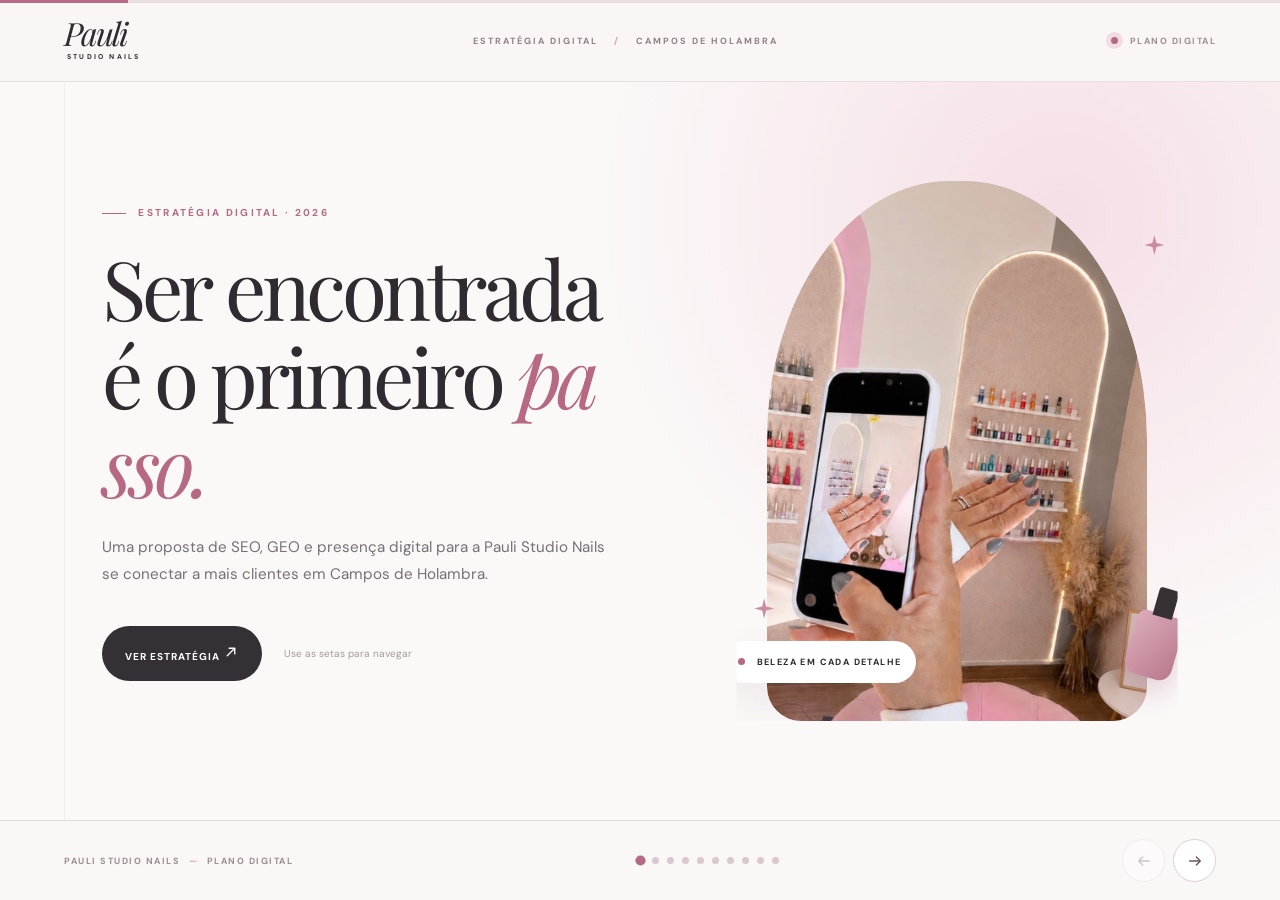
==== commit 8a88e1a9: "Aprimora transições e movimento visual" ====
--- a/index.html
+++ b/index.html
@@ -14,23 +14,23 @@
 </head>
 <body>
   <div class="progress" aria-hidden="true"><span></span></div>
-  <header class="topbar"><a class="brand" href="#slide-1" aria-label="Voltar ao início">Pauli <span>STUDIO NAILS</span></a><div class="header-label">ESTRATÉGIA DIGITAL <span> / </span> CAMPOS DE HOLAMBRA</div><div class="header-count"><span id="current">01</span> <span class="muted">/</span> <span id="total">10</span></div></header>
+  <header class="topbar"><a class="brand" href="#slide-1" aria-label="Voltar ao início">Pauli <span>STUDIO NAILS</span></a><div class="header-label">ESTRATÉGIA DIGITAL <span> / </span> CAMPOS DE HOLAMBRA</div><div class="header-status"><i></i> PLANO DIGITAL</div></header>
   <main id="presentation" aria-label="Apresentação Pauli Studio Nails">
     <section class="slide cover active" id="slide-1" aria-labelledby="title-1">
-      <div class="slide-inner cover-grid"><div class="cover-copy"><p class="eyebrow reveal">ESTRATÉGIA DIGITAL · 2026</p><h1 id="title-1" class="reveal">Ser encontrada<br>é o primeiro <em>passo.</em></h1><p class="lead reveal">Uma proposta de SEO, GEO e presença digital para a Pauli Studio Nails se conectar a mais clientes em Campos de Holambra.</p><div class="cover-cta reveal"><button class="start" data-next>Explorar apresentação <span class="icon-arrow" aria-hidden="true"></span></button><span>Use as setas para navegar</span></div></div><div class="cover-art reveal-image"><div class="arch"><img src="pauli-assets/studio.jpg" alt="Ambiente do estúdio com esmaltes e uma cliente fotografando as unhas"></div><div class="photo-tag"><span class="status-dot" aria-hidden="true"></span> BELEZA EM CADA DETALHE</div><div class="polish" aria-hidden="true"><i></i></div><span class="sparkle sparkle-one" aria-hidden="true"></span><span class="sparkle sparkle-two" aria-hidden="true"></span></div></div>
+      <div class="slide-inner cover-grid"><div class="cover-copy"><p class="eyebrow reveal">ESTRATÉGIA DIGITAL · 2026</p><h1 id="title-1" class="reveal">Ser encontrada<br>é o primeiro <em>passo.</em></h1><p class="lead reveal">Uma proposta de SEO, GEO e presença digital para a Pauli Studio Nails se conectar a mais clientes em Campos de Holambra.</p><div class="cover-cta reveal"><button class="start" data-next>Ver estratégia <span class="icon-arrow" aria-hidden="true"></span></button><span>Use as setas para navegar</span></div></div><div class="cover-art reveal-image"><div class="arch"><img src="pauli-assets/studio.jpg" alt="Ambiente do estúdio com esmaltes e uma cliente fotografando as unhas"></div><div class="photo-tag"><span class="status-dot" aria-hidden="true"></span> BELEZA EM CADA DETALHE</div><div class="polish" aria-hidden="true"><i></i></div><span class="sparkle sparkle-one" aria-hidden="true"></span><span class="sparkle sparkle-two" aria-hidden="true"></span></div></div>
     </section>
-    <section class="slide" id="slide-2" aria-labelledby="title-2" hidden><div class="slide-inner split"><div class="copy"><p class="eyebrow reveal">O CONTEXTO</p><h2 id="title-2" class="reveal">Um espaço especial<br>merece ser <em>descoberto.</em></h2><p class="lead reveal">A Pauli Studio Nails cuida da experiência presencial. O próximo passo é fazer essa experiência chegar a quem busca serviços de unhas na região.</p><div class="statement reveal"><span>01</span><p>A presença digital é a ponte entre a pesquisa de uma nova cliente e a primeira visita ao estúdio.</p></div></div><div class="image-frame tall reveal-image"><img src="pauli-assets/fachada.jpg" alt="Fachada da Pauli Studio Nails"><span class="image-caption">PAULI STUDIO NAILS · CAMPOS DE HOLAMBRA</span></div></div></section>
-    <section class="slide blush" id="slide-3" aria-labelledby="title-3" hidden><div class="slide-inner"><div class="section-heading"><div><p class="eyebrow reveal">O DESAFIO</p><h2 id="title-3" class="reveal">Quem aparece primeiro<br>ganha <em>atenção.</em></h2></div><p class="side-note reveal">Quando a presença online é limitada, potenciais clientes podem encontrar outras opções antes de conhecer a Pauli.</p></div><div class="challenge-grid"><article class="card reveal"><span class="card-number">01</span><div class="card-icon icon-search" aria-hidden="true"></div><h3>Busca concorrida</h3><p>Outros negócios podem aparecer com mais destaque nas pesquisas por manicure e serviços de unhas na região.</p></article><article class="card reveal"><span class="card-number">02</span><div class="card-icon icon-pin" aria-hidden="true"></div><h3>Presença local</h3><p>Informações incompletas ou inconsistentes dificultam que clientes encontrem o estúdio no Google e no Maps.</p></article><article class="card reveal"><span class="card-number">03</span><div class="card-icon icon-trend" aria-hidden="true"></div><h3>Oportunidades perdidas</h3><p>Quando o site não é encontrado, a pessoa tem menos caminhos para conhecer o espaço, os serviços e entrar em contato.</p></article></div><p class="footnote reveal">Diagnóstico inicial proposto. Rankings e demanda dos concorrentes precisam ser confirmados com pesquisa e dados reais.</p></div></section>
+    <section class="slide" id="slide-2" aria-labelledby="title-2" hidden><div class="slide-inner split"><div class="copy"><p class="eyebrow reveal">O CONTEXTO</p><h2 id="title-2" class="reveal">Um espaço especial<br>merece ser <em>descoberto.</em></h2><p class="lead reveal">A Pauli Studio Nails cuida da experiência presencial. O próximo passo é fazer essa experiência chegar a quem busca serviços de unhas na região.</p><div class="statement reveal"><i class="icon-check" aria-hidden="true"></i><p>A presença digital é a ponte entre a pesquisa de uma nova cliente e a primeira visita ao estúdio.</p></div></div><div class="image-frame tall reveal-image"><img src="pauli-assets/fachada.jpg" alt="Fachada da Pauli Studio Nails"><span class="image-caption">PAULI STUDIO NAILS · CAMPOS DE HOLAMBRA</span></div></div></section>
+    <section class="slide blush" id="slide-3" aria-labelledby="title-3" hidden><div class="slide-inner"><div class="section-heading"><div><p class="eyebrow reveal">O DESAFIO</p><h2 id="title-3" class="reveal">Quem aparece primeiro<br>ganha <em>atenção.</em></h2></div><p class="side-note reveal">Quando a presença online é limitada, potenciais clientes podem encontrar outras opções antes de conhecer a Pauli.</p></div><div class="challenge-grid"><article class="card reveal"><div class="card-icon icon-search" aria-hidden="true"></div><h3>Busca concorrida</h3><p>Outros negócios podem aparecer com mais destaque nas pesquisas por manicure e serviços de unhas na região.</p></article><article class="card reveal"><div class="card-icon icon-pin" aria-hidden="true"></div><h3>Presença local</h3><p>Informações incompletas ou inconsistentes dificultam que clientes encontrem o estúdio no Google e no Maps.</p></article><article class="card reveal"><div class="card-icon icon-trend" aria-hidden="true"></div><h3>Oportunidades perdidas</h3><p>Quando o site não é encontrado, a pessoa tem menos caminhos para conhecer o espaço, os serviços e entrar em contato.</p></article></div><div class="visual-ribbon reveal" aria-hidden="true"><figure><img src="pauli-assets/fachada.jpg" alt=""><figcaption>presença local</figcaption></figure><figure><img src="pauli-assets/atendimento.jpg" alt=""><figcaption>cuidado em foco</figcaption></figure><figure><img src="pauli-assets/ambiente.jpg" alt=""><figcaption>experiência real</figcaption></figure></div><p class="footnote reveal">Diagnóstico inicial proposto. Rankings e demanda dos concorrentes precisam ser confirmados com pesquisa e dados reais.</p></div></section>
     <section class="slide blush" id="slide-10" aria-labelledby="title-10" hidden><div class="slide-inner"><div class="section-heading"><div><p class="eyebrow reveal">ANÁLISE SWOT</p><h2 id="title-10" class="reveal">Um olhar para<br>os próximos <em>passos.</em></h2></div><p class="side-note reveal">Uma análise inicial da presença digital da Pauli Studio Nails e do contexto local.</p></div><div class="swot-grid"><article class="swot-card reveal"><span class="swot-letter">S</span><div><h3>Forças</h3><p>Identidade visual marcante, espaço acolhedor e fotografias reais que ajudam a transmitir a experiência do estúdio.</p></div></article><article class="swot-card reveal"><span class="swot-letter">W</span><div><h3>Fraquezas</h3><p>Presença digital com espaço para fortalecer informações, conteúdo local e caminhos claros de descoberta e contato.</p></div></article><article class="swot-card reveal"><span class="swot-letter">O</span><div><h3>Oportunidades</h3><p>Melhorar o site e o Perfil da Empresa no Google, produzir conteúdo útil e ampliar o alcance em buscas locais.</p></div></article><article class="swot-card reveal"><span class="swot-letter">T</span><div><h3>Ameaças</h3><p>Concorrência por visibilidade nas buscas e mudanças nas plataformas podem dificultar a descoberta do negócio.</p></div></article></div><p class="footnote reveal">Análise inicial baseada nas informações disponíveis. Confirmação de concorrentes e indicadores exige pesquisa adicional.</p></div></section>
-    <section class="slide" id="slide-4" aria-labelledby="title-4" hidden><div class="slide-inner split reverse"><div class="image-frame reveal-image"><img src="pauli-assets/ambiente.jpg" alt="Interior da esmalteria com prateleiras de esmaltes e poltronas"></div><div class="copy"><p class="eyebrow reveal">A SOLUÇÃO</p><h2 id="title-4" class="reveal">Uma presença digital<br>à altura da <em>experiência.</em></h2><p class="lead reveal">Um site profissional criado para apresentar o estúdio e uma estratégia de SEO e GEO para ampliar a descoberta, transmitir confiança e facilitar o contato.</p><div class="solution-lines reveal"><div><b>01</b><span>Site claro e adaptado ao celular</span></div><div><b>02</b><span>SEO para buscas relevantes</span></div><div><b>03</b><span>Conteúdo útil para buscas e respostas de IA</span></div></div></div></div></section>
+    <section class="slide" id="slide-4" aria-labelledby="title-4" hidden><div class="slide-inner split reverse"><div class="image-frame reveal-image"><img src="pauli-assets/ambiente.jpg" alt="Interior da esmalteria com prateleiras de esmaltes e poltronas"></div><div class="copy"><p class="eyebrow reveal">A SOLUÇÃO</p><h2 id="title-4" class="reveal">Uma presença digital<br>à altura da <em>experiência.</em></h2><p class="lead reveal">Um site profissional criado para apresentar o estúdio e uma estratégia de SEO e GEO para ampliar a descoberta, transmitir confiança e facilitar o contato.</p><div class="solution-lines reveal"><div><i class="icon-check" aria-hidden="true"></i><span>Site claro e adaptado ao celular</span></div><div><i class="icon-check" aria-hidden="true"></i><span>SEO para buscas relevantes</span></div><div><i class="icon-check" aria-hidden="true"></i><span>Conteúdo útil para buscas e respostas de IA</span></div></div></div></div></section>
     <section class="slide dark" id="slide-5" aria-labelledby="title-5" hidden><div class="slide-inner"><div class="section-heading"><div><p class="eyebrow reveal">SEO · SEARCH ENGINE OPTIMIZATION</p><h2 id="title-5" class="reveal">Estar presente<br>na <em>busca certa.</em></h2></div><p class="side-note reveal">SEO é o conjunto de melhorias que ajuda o Google a entender o site e apresentá-lo em pesquisas relevantes.</p></div><div class="seo-grid"><article class="seo-item reveal"><span>01 / CONTEÚDO</span><h3>Falar a língua da cliente</h3><p>Pesquisar termos usados na região, como “manicure em Campos de Holambra”, e utilizá-los naturalmente nas páginas.</p></article><article class="seo-item reveal"><span>02 / ESTRUTURA</span><h3>Organizar para ser encontrado</h3><p>Criar títulos, descrições, textos, imagens com descrição e páginas acessíveis, rápidas e adaptadas ao celular.</p></article><article class="seo-item reveal"><span>03 / LOCAL</span><h3>Fortalecer a presença local</h3><p>Revisar o Perfil da Empresa no Google, horários, categoria, fotos, contato e localização com informações confirmadas.</p></article><article class="seo-item reveal"><span>04 / CONFIANÇA</span><h3>Construir reputação</h3><p>Incentivar avaliações autênticas, responder com atenção e manter os dados coerentes entre site e perfis.</p></article></div></div></section>
     <section class="slide" id="slide-6" aria-labelledby="title-6" hidden><div class="slide-inner split"><div class="copy"><p class="eyebrow reveal">GEO · GENERATIVE ENGINE OPTIMIZATION</p><h2 id="title-6" class="reveal">Conteúdo pronto<br>para novas <em>respostas.</em></h2><p class="lead reveal">GEO é a otimização de conteúdo para mecanismos de busca e respostas com inteligência artificial. A proposta é tornar as informações da Pauli claras, consistentes e úteis.</p><div class="mini-list reveal"><p><span class="icon-check" aria-hidden="true"></span> Explicar serviços, localização e formas de contato com linguagem objetiva.</p><p><span class="icon-check" aria-hidden="true"></span> Responder dúvidas frequentes com informações verificadas e atualizadas.</p><p><span class="icon-check" aria-hidden="true"></span> Usar estrutura semântica e dados estruturados adequados ao negócio.</p></div><p class="footnote reveal">Ações de SEO e GEO aumentam a clareza e a possibilidade de descoberta, sem garantir posições ou citações.</p></div><div class="image-frame tall reveal-image"><img src="pauli-assets/atendimento.jpg" alt="Profissional do estúdio realizando atendimento de unhas"><span class="image-caption">CUIDADO · EXPERIÊNCIA · CONFIANÇA</span></div></div></section>
-    <section class="slide blush" id="slide-7" aria-labelledby="title-7" hidden><div class="slide-inner"><div class="section-heading"><div><p class="eyebrow reveal">O NOVO SITE</p><h2 id="title-7" class="reveal">Tudo o que a cliente<br>precisa <em>encontrar.</em></h2></div><p class="side-note reveal">O site da Pauli Studio Nails foi criado para apresentar o estúdio, suas fotos e seus serviços de forma clara.</p></div><div class="site-layout"><div class="browser reveal"><div class="browser-top"><span></span><span></span><span></span><i>pauli studio nails</i></div><div class="browser-body"><div><small>PAULI STUDIO NAILS</small><h3>Seu momento<br>de <em>cuidado.</em></h3><p>Beleza e atenção aos detalhes em Campos de Holambra.</p><a class="studio-link" href="studio/" target="_blank" rel="noopener">ACESSAR O SITE <span class="icon-arrow"></span></a></div><img src="pauli-assets/studio.jpg" alt="Detalhe do estúdio"></div></div><div class="site-list reveal"><div><span>01</span><p><strong>Início acolhedor</strong>Uma apresentação clara da marca e do espaço.</p></div><div><span>02</span><p><strong>Serviços e diferenciais</strong>Informações organizadas e fotografias reais.</p></div><div><span>03</span><p><strong>Localização e contato</strong>Caminho simples para tirar dúvidas e agendar.</p></div><div><span>04</span><p><strong>Dúvidas frequentes</strong>Respostas úteis para clientes e mecanismos de busca.</p></div></div></div><p class="footnote reveal">O site já está disponível. Dados de contato e informações comerciais devem ser confirmados com o estúdio.</p></div></section>
-    <section class="slide" id="slide-8" aria-labelledby="title-8" hidden><div class="slide-inner"><div class="section-heading"><div><p class="eyebrow reveal">PLANO DE AÇÃO</p><h2 id="title-8" class="reveal">Da estratégia<br>à <em>descoberta.</em></h2></div><p class="side-note reveal">Uma sequência prática para construir a presença digital e acompanhar a evolução.</p></div><div class="timeline"><article class="reveal"><b>01</b><h3>Diagnosticar</h3><p>Levantar buscas locais, concorrentes, presença atual e dados comerciais corretos.</p></article><article class="reveal"><b>02</b><h3>Estruturar</h3><p>Planejar páginas, textos, fotos e informações de contato com foco na cliente.</p></article><article class="reveal"><b>03</b><h3>Publicar</h3><p>Divulgar o site criado, revisar o perfil no Google e conectar as ferramentas de medição.</p></article><article class="reveal"><b>04</b><h3>Acompanhar</h3><p>Monitorar impressões, cliques, pesquisas locais e contatos, ajustando o conteúdo.</p></article></div><div class="measure reveal"><span>COMO MEDIR</span><p>Google Search Console · Perfil da Empresa no Google · visitas ao site · cliques em contato e agendamentos</p></div></div></section>
+    <section class="slide blush" id="slide-7" aria-labelledby="title-7" hidden><div class="slide-inner"><div class="section-heading"><div><p class="eyebrow reveal">O NOVO SITE</p><h2 id="title-7" class="reveal">Tudo o que a cliente<br>precisa <em>encontrar.</em></h2></div><p class="side-note reveal">O site da Pauli Studio Nails foi criado para apresentar o estúdio, suas fotos e seus serviços de forma clara.</p></div><div class="site-layout"><div class="browser reveal"><div class="browser-top"><span></span><span></span><span></span><i>pauli studio nails</i></div><div class="browser-body"><div><small>PAULI STUDIO NAILS</small><h3>Seu momento<br>de <em>cuidado.</em></h3><p>Beleza e atenção aos detalhes em Campos de Holambra.</p><a class="studio-link" href="studio/" target="_blank" rel="noopener">ACESSAR O SITE <span class="icon-arrow"></span></a></div><img src="pauli-assets/studio.jpg" alt="Detalhe do estúdio"></div></div><div class="site-list reveal"><div><i class="icon-check" aria-hidden="true"></i><p><strong>Início acolhedor</strong>Uma apresentação clara da marca e do espaço.</p></div><div><i class="icon-check" aria-hidden="true"></i><p><strong>Serviços e diferenciais</strong>Informações organizadas e fotografias reais.</p></div><div><i class="icon-check" aria-hidden="true"></i><p><strong>Localização e contato</strong>Caminho simples para tirar dúvidas e agendar.</p></div><div><i class="icon-check" aria-hidden="true"></i><p><strong>Dúvidas frequentes</strong>Respostas úteis para clientes e mecanismos de busca.</p></div></div></div><p class="footnote reveal">O site já está disponível. Dados de contato e informações comerciais devem ser confirmados com o estúdio.</p></div></section>
+    <section class="slide" id="slide-8" aria-labelledby="title-8" hidden><div class="slide-inner"><div class="section-heading"><div><p class="eyebrow reveal">PLANO DE AÇÃO</p><h2 id="title-8" class="reveal">Da estratégia<br>à <em>descoberta.</em></h2></div><p class="side-note reveal">Uma sequência prática para construir a presença digital e acompanhar a evolução.</p></div><div class="timeline"><article class="reveal"><i class="icon-check" aria-hidden="true"></i><h3>Diagnosticar</h3><p>Levantar buscas locais, concorrentes, presença atual e dados comerciais corretos.</p></article><article class="reveal"><i class="icon-check" aria-hidden="true"></i><h3>Estruturar</h3><p>Planejar páginas, textos, fotos e informações de contato com foco na cliente.</p></article><article class="reveal"><i class="icon-check" aria-hidden="true"></i><h3>Publicar</h3><p>Divulgar o site criado, revisar o perfil no Google e conectar as ferramentas de medição.</p></article><article class="reveal"><i class="icon-check" aria-hidden="true"></i><h3>Acompanhar</h3><p>Monitorar impressões, cliques, pesquisas locais e contatos, ajustando o conteúdo.</p></article></div><div class="measure reveal"><span>COMO MEDIR</span><p>Google Search Console · Perfil da Empresa no Google · visitas ao site · cliques em contato e agendamentos</p></div></div></section>
     <section class="slide ending" id="slide-9" aria-labelledby="title-9" hidden><div class="end-image"><img src="pauli-assets/ambiente.jpg" alt="Interior acolhedor da Pauli Studio Nails"></div><div class="slide-inner end-content"><p class="eyebrow reveal">PAULI STUDIO NAILS · CAMPOS DE HOLAMBRA</p><h2 id="title-9" class="reveal">O cuidado já existe.<br>Agora é hora de <em>mostrar.</em></h2><p class="lead reveal">Uma estratégia digital bem construída aproxima o estúdio de quem procura exatamente essa experiência.</p><button class="start reveal" data-restart>Rever apresentação <span class="icon-arrow" aria-hidden="true"></span></button></div></section>
   </main>
   <div class="transition-curtain" aria-hidden="true"><span></span><span></span><span></span></div>
-  <footer class="controls"><div class="control-hint">PAULI STUDIO NAILS <span>—</span> APRESENTAÇÃO</div><div class="dots" aria-label="Ir para um slide"></div><div class="arrow-controls"><button id="previous" aria-label="Slide anterior"><span class="icon-left" aria-hidden="true"></span></button><button id="next" aria-label="Próximo slide"><span class="icon-right" aria-hidden="true"></span></button></div></footer>
+  <footer class="controls"><div class="control-hint">PAULI STUDIO NAILS <span>—</span> PLANO DIGITAL</div><div class="dots" aria-label="Ir para um slide"></div><div class="arrow-controls"><button id="previous" aria-label="Slide anterior"><span class="icon-left" aria-hidden="true"></span></button><button id="next" aria-label="Próximo slide"><span class="icon-right" aria-hidden="true"></span></button></div></footer>
   <div class="sr-only" id="announce" aria-live="polite"></div>
   <script src="script.js"></script>
 </body>
--- a/enhancements.css
+++ b/enhancements.css
@@ -1,2 +1,4 @@
 .slide.leaving{z-index:2;pointer-events:none;animation:slide-out .62s cubic-bezier(.4,0,.2,1) both}.slide.entering{z-index:3;animation:slide-in .62s cubic-bezier(.4,0,.2,1) both}.slide.entering .reveal,.slide.entering .reveal-image{opacity:0}.transition-curtain{display:none}@keyframes slide-out{to{opacity:0;transform:translateY(-14px) scale(.985)}}@keyframes slide-in{from{opacity:0;transform:translateY(18px) scale(1.012)}to{opacity:1;transform:none}}
 .arch{border-radius:48% 48% 34px 34px}.image-frame,.image-frame.tall{border-radius:32px}.image-frame:not(.tall){border-radius:180px 180px 32px 32px}.image-frame img,.arch img{border-radius:inherit}.card,.browser,.swot-card{border-radius:24px;overflow:hidden}.start,.arrow-controls button,.photo-tag,.image-caption,.measure{border-radius:999px}.image-caption{bottom:15px;left:15px}.browser-top{border-radius:24px 24px 0 0}.arrow-controls button{display:grid;place-items:center}.photo-tag{bottom:7%}.measure{border-radius:22px}.end-image{border-radius:60px 0 0 60px}.swot-grid{display:grid;grid-template-columns:repeat(2,1fr);gap:14px}.swot-card{background:#fff;display:flex;gap:20px;padding:22px 26px;border:1px solid #eee4e7}.swot-letter{display:grid;place-items:center;flex:0 0 46px;height:46px;border-radius:50%;background:#f8eaf0;color:#b76883;font:500 1.45rem 'Playfair Display',serif}.swot-card h3{font:500 1.25rem 'Playfair Display',serif;margin:0 0 8px}.swot-card p{font-size:.82rem;line-height:1.6;color:#777078;margin:0}.studio-link{display:inline-flex;gap:10px;align-items:center;font-size:9px;letter-spacing:1px;font-weight:700;color:#a65370}.status-dot{display:inline-block;width:7px;height:7px;border-radius:50%;background:#b76883}.sparkle{width:20px;height:20px;font-size:0;background:currentColor;clip-path:polygon(50% 0,60% 40%,100% 50%,60% 60%,50% 100%,40% 60%,0 50%,40% 40%)}.icon-search,.icon-pin,.icon-trend{width:35px;height:56px;background-repeat:no-repeat;background-position:left top 5px;background-size:31px}.icon-search{background-image:url("data:image/svg+xml,%3Csvg xmlns='http://www.w3.org/2000/svg' width='32' height='32' viewBox='0 0 24 24' fill='none' stroke='%23b76883' stroke-width='1.5' stroke-linecap='round'%3E%3Ccircle cx='10' cy='10' r='7'/%3E%3Cpath d='m15 15 5 5'/%3E%3C/svg%3E")}.icon-pin{background-image:url("data:image/svg+xml,%3Csvg xmlns='http://www.w3.org/2000/svg' width='32' height='32' viewBox='0 0 24 24' fill='none' stroke='%23b76883' stroke-width='1.5'%3E%3Cpath d='M20 10c0 5-8 11-8 11S4 15 4 10a8 8 0 1 1 16 0Z'/%3E%3Ccircle cx='12' cy='10' r='2.5'/%3E%3C/svg%3E")}.icon-trend{background-image:url("data:image/svg+xml,%3Csvg xmlns='http://www.w3.org/2000/svg' width='32' height='32' viewBox='0 0 24 24' fill='none' stroke='%23b76883' stroke-width='1.5' stroke-linecap='round' stroke-linejoin='round'%3E%3Cpath d='m3 17 6-6 4 4 8-8M15 7h6v6'/%3E%3C/svg%3E")}.icon-arrow,.icon-left,.icon-right{display:inline-block;width:16px;height:16px;background:currentColor;mask:url("data:image/svg+xml,%3Csvg xmlns='http://www.w3.org/2000/svg' viewBox='0 0 24 24' fill='none' stroke='black' stroke-width='2' stroke-linecap='round' stroke-linejoin='round'%3E%3Cpath d='M4 12h16M14 6l6 6-6 6'/%3E%3C/svg%3E") center/contain no-repeat}.icon-left{transform:rotate(180deg)}.icon-arrow{transform:rotate(-45deg);margin-left:0!important}.icon-check{display:block;flex:0 0 17px;height:17px;margin-top:3px;border-radius:50%;background:#efd7df;position:relative}.icon-check:after{content:'';position:absolute;width:6px;height:3px;border-left:1.5px solid #b76883;border-bottom:1.5px solid #b76883;transform:rotate(-45deg);left:5px;top:5px}@media(max-width:800px){.swot-grid{grid-template-columns:1fr}.swot-card{padding:18px}.end-image{border-radius:40px 40px 0 0}}@media(prefers-reduced-motion:reduce){.slide.entering,.slide.leaving{animation-duration:.01ms!important}}
+
+.transition-curtain{display:flex;position:fixed;inset:0;z-index:50;pointer-events:none}.transition-curtain span{flex:1;transform:scaleY(0);transform-origin:bottom;background:linear-gradient(145deg,#af5d79,#e8b4c3);box-shadow:inset 1px 0 rgba(255,255,255,.25)}.transition-curtain span:nth-child(2){background:linear-gradient(145deg,#c97d96,#f0c7d1)}.transition-curtain span:nth-child(3){background:linear-gradient(145deg,#dfa2b4,#f8e2e8)}.transition-curtain.play span{animation:panel-flow 1.45s cubic-bezier(.65,0,.2,1) both}.transition-curtain.play span:nth-child(2){animation-delay:.12s}.transition-curtain.play span:nth-child(3){animation-delay:.24s}@keyframes panel-flow{0%{transform:scaleY(0);transform-origin:bottom}44%{transform:scaleY(1);transform-origin:bottom}55%{transform:scaleY(1);transform-origin:top}100%{transform:scaleY(0);transform-origin:top}}.header-status{font-size:9px;letter-spacing:1.5px;font-weight:700;color:#9b8e93}.header-status i{display:inline-block;width:7px;height:7px;border-radius:50%;background:#b76883;margin-right:8px;box-shadow:0 0 0 5px #f2dce3;animation:status-pulse 2.5s ease-in-out infinite}@keyframes status-pulse{50%{box-shadow:0 0 0 9px #f2dce300}}.title-jump .letter{display:inline-block}.active .title-jump .letter{animation:letter-pop .75s cubic-bezier(.18,.89,.32,1.28) calc(.1s + var(--letter-index)*.018s) both}@keyframes letter-pop{0%{transform:translateY(1.05em) rotate(4deg);opacity:0}65%{transform:translateY(-.14em) rotate(-1deg);opacity:1}100%{transform:none;opacity:1}}.visual-ribbon{display:flex;align-items:center;gap:16px;margin-top:28px;min-height:92px}.visual-ribbon figure{width:110px;height:76px;margin:0;position:relative;overflow:hidden;border-radius:24px;box-shadow:0 12px 24px #8f61772b;animation:photo-drift 5s ease-in-out infinite}.visual-ribbon figure:nth-child(2){width:145px;height:98px;animation-delay:-1.4s}.visual-ribbon figure:nth-child(3){animation-delay:-2.8s}.visual-ribbon img{width:100%;height:100%;object-fit:cover}.visual-ribbon figcaption{position:absolute;bottom:7px;left:8px;padding:5px 7px;border-radius:10px;background:#fffdfdce;color:#7d5262;font-size:7px;letter-spacing:.8px;text-transform:uppercase}@keyframes photo-drift{50%{transform:translateY(-9px) rotate(1.8deg)}}.solution-lines div,.site-list>div{align-items:center}.timeline article .icon-check{margin:0 0 16px}.timeline article:before{display:none}@media(max-width:800px){.header-status{display:none}.visual-ribbon{overflow:hidden}.visual-ribbon figure{flex:0 0 88px}.transition-curtain.play span{animation-duration:1.2s}}
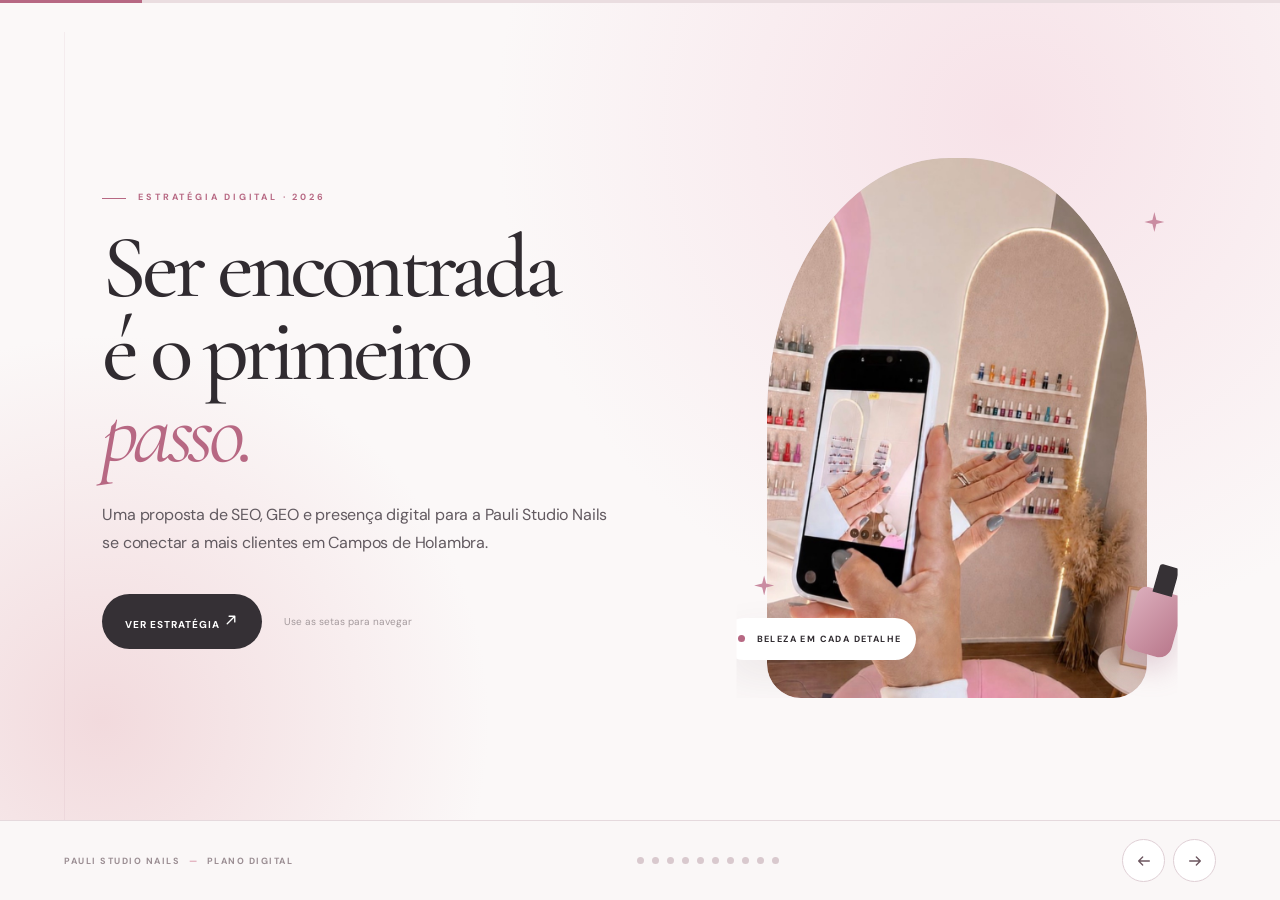
==== commit 5492b968: "Remove barra superior e aprimora tipografia" ====
--- a/index.html
+++ b/index.html
@@ -8,26 +8,25 @@
   <title>Pauli Studio Nails | Presença que se destaca</title>
   <link rel="preconnect" href="https://fonts.googleapis.com">
   <link rel="preconnect" href="https://fonts.gstatic.com" crossorigin>
-  <link href="https://fonts.googleapis.com/css2?family=DM+Sans:wght@400;500;600;700&family=Playfair+Display:ital,wght@0,400;0,500;0,600;1,400;1,500&display=swap" rel="stylesheet">
+  <link href="https://fonts.googleapis.com/css2?family=DM+Sans:wght@400;500;600;700&family=Cormorant+Garamond:ital,wght@0,400;0,500;0,600;1,400;1,500&display=swap" rel="stylesheet">
   <link rel="stylesheet" href="style.css">
   <link rel="stylesheet" href="enhancements.css">
 </head>
 <body>
   <div class="progress" aria-hidden="true"><span></span></div>
-  <header class="topbar"><a class="brand" href="#slide-1" aria-label="Voltar ao início">Pauli <span>STUDIO NAILS</span></a><div class="header-label">ESTRATÉGIA DIGITAL <span> / </span> CAMPOS DE HOLAMBRA</div><div class="header-status"><i></i> PLANO DIGITAL</div></header>
   <main id="presentation" aria-label="Apresentação Pauli Studio Nails">
     <section class="slide cover active" id="slide-1" aria-labelledby="title-1">
       <div class="slide-inner cover-grid"><div class="cover-copy"><p class="eyebrow reveal">ESTRATÉGIA DIGITAL · 2026</p><h1 id="title-1" class="reveal">Ser encontrada<br>é o primeiro <em>passo.</em></h1><p class="lead reveal">Uma proposta de SEO, GEO e presença digital para a Pauli Studio Nails se conectar a mais clientes em Campos de Holambra.</p><div class="cover-cta reveal"><button class="start" data-next>Ver estratégia <span class="icon-arrow" aria-hidden="true"></span></button><span>Use as setas para navegar</span></div></div><div class="cover-art reveal-image"><div class="arch"><img src="pauli-assets/studio.jpg" alt="Ambiente do estúdio com esmaltes e uma cliente fotografando as unhas"></div><div class="photo-tag"><span class="status-dot" aria-hidden="true"></span> BELEZA EM CADA DETALHE</div><div class="polish" aria-hidden="true"><i></i></div><span class="sparkle sparkle-one" aria-hidden="true"></span><span class="sparkle sparkle-two" aria-hidden="true"></span></div></div>
     </section>
-    <section class="slide" id="slide-2" aria-labelledby="title-2" hidden><div class="slide-inner split"><div class="copy"><p class="eyebrow reveal">O CONTEXTO</p><h2 id="title-2" class="reveal">Um espaço especial<br>merece ser <em>descoberto.</em></h2><p class="lead reveal">A Pauli Studio Nails cuida da experiência presencial. O próximo passo é fazer essa experiência chegar a quem busca serviços de unhas na região.</p><div class="statement reveal"><i class="icon-check" aria-hidden="true"></i><p>A presença digital é a ponte entre a pesquisa de uma nova cliente e a primeira visita ao estúdio.</p></div></div><div class="image-frame tall reveal-image"><img src="pauli-assets/fachada.jpg" alt="Fachada da Pauli Studio Nails"><span class="image-caption">PAULI STUDIO NAILS · CAMPOS DE HOLAMBRA</span></div></div></section>
+    <section class="slide" id="slide-2" aria-labelledby="title-2" hidden><div class="slide-inner split"><div class="copy"><p class="eyebrow reveal">PRESENÇA DIGITAL</p><h2 id="title-2" class="reveal">SEO e GEO fazem a empresa<br>ser <em>encontrada.</em></h2><p class="lead reveal">Quando alguém procura um serviço no Google, no Maps ou em ferramentas com inteligência artificial, a empresa precisa ter informações claras, confiáveis e fáceis de localizar.</p><div class="statement reveal"><i class="icon-check" aria-hidden="true"></i><p>SEO e GEO aproximam a busca de uma nova cliente da primeira visita ao estúdio.</p></div></div><div class="image-frame tall reveal-image"><img src="pauli-assets/fachada.jpg" alt="Fachada da Pauli Studio Nails"><span class="image-caption">PAULI STUDIO NAILS · CAMPOS DE HOLAMBRA</span></div></div></section>
     <section class="slide blush" id="slide-3" aria-labelledby="title-3" hidden><div class="slide-inner"><div class="section-heading"><div><p class="eyebrow reveal">O DESAFIO</p><h2 id="title-3" class="reveal">Quem aparece primeiro<br>ganha <em>atenção.</em></h2></div><p class="side-note reveal">Quando a presença online é limitada, potenciais clientes podem encontrar outras opções antes de conhecer a Pauli.</p></div><div class="challenge-grid"><article class="card reveal"><div class="card-icon icon-search" aria-hidden="true"></div><h3>Busca concorrida</h3><p>Outros negócios podem aparecer com mais destaque nas pesquisas por manicure e serviços de unhas na região.</p></article><article class="card reveal"><div class="card-icon icon-pin" aria-hidden="true"></div><h3>Presença local</h3><p>Informações incompletas ou inconsistentes dificultam que clientes encontrem o estúdio no Google e no Maps.</p></article><article class="card reveal"><div class="card-icon icon-trend" aria-hidden="true"></div><h3>Oportunidades perdidas</h3><p>Quando o site não é encontrado, a pessoa tem menos caminhos para conhecer o espaço, os serviços e entrar em contato.</p></article></div><div class="visual-ribbon reveal" aria-hidden="true"><figure><img src="pauli-assets/fachada.jpg" alt=""><figcaption>presença local</figcaption></figure><figure><img src="pauli-assets/atendimento.jpg" alt=""><figcaption>cuidado em foco</figcaption></figure><figure><img src="pauli-assets/ambiente.jpg" alt=""><figcaption>experiência real</figcaption></figure></div><p class="footnote reveal">Diagnóstico inicial proposto. Rankings e demanda dos concorrentes precisam ser confirmados com pesquisa e dados reais.</p></div></section>
     <section class="slide blush" id="slide-10" aria-labelledby="title-10" hidden><div class="slide-inner"><div class="section-heading"><div><p class="eyebrow reveal">ANÁLISE SWOT</p><h2 id="title-10" class="reveal">Um olhar para<br>os próximos <em>passos.</em></h2></div><p class="side-note reveal">Uma análise inicial da presença digital da Pauli Studio Nails e do contexto local.</p></div><div class="swot-grid"><article class="swot-card reveal"><span class="swot-letter">S</span><div><h3>Forças</h3><p>Identidade visual marcante, espaço acolhedor e fotografias reais que ajudam a transmitir a experiência do estúdio.</p></div></article><article class="swot-card reveal"><span class="swot-letter">W</span><div><h3>Fraquezas</h3><p>Presença digital com espaço para fortalecer informações, conteúdo local e caminhos claros de descoberta e contato.</p></div></article><article class="swot-card reveal"><span class="swot-letter">O</span><div><h3>Oportunidades</h3><p>Melhorar o site e o Perfil da Empresa no Google, produzir conteúdo útil e ampliar o alcance em buscas locais.</p></div></article><article class="swot-card reveal"><span class="swot-letter">T</span><div><h3>Ameaças</h3><p>Concorrência por visibilidade nas buscas e mudanças nas plataformas podem dificultar a descoberta do negócio.</p></div></article></div><p class="footnote reveal">Análise inicial baseada nas informações disponíveis. Confirmação de concorrentes e indicadores exige pesquisa adicional.</p></div></section>
     <section class="slide" id="slide-4" aria-labelledby="title-4" hidden><div class="slide-inner split reverse"><div class="image-frame reveal-image"><img src="pauli-assets/ambiente.jpg" alt="Interior da esmalteria com prateleiras de esmaltes e poltronas"></div><div class="copy"><p class="eyebrow reveal">A SOLUÇÃO</p><h2 id="title-4" class="reveal">Uma presença digital<br>à altura da <em>experiência.</em></h2><p class="lead reveal">Um site profissional criado para apresentar o estúdio e uma estratégia de SEO e GEO para ampliar a descoberta, transmitir confiança e facilitar o contato.</p><div class="solution-lines reveal"><div><i class="icon-check" aria-hidden="true"></i><span>Site claro e adaptado ao celular</span></div><div><i class="icon-check" aria-hidden="true"></i><span>SEO para buscas relevantes</span></div><div><i class="icon-check" aria-hidden="true"></i><span>Conteúdo útil para buscas e respostas de IA</span></div></div></div></div></section>
-    <section class="slide dark" id="slide-5" aria-labelledby="title-5" hidden><div class="slide-inner"><div class="section-heading"><div><p class="eyebrow reveal">SEO · SEARCH ENGINE OPTIMIZATION</p><h2 id="title-5" class="reveal">Estar presente<br>na <em>busca certa.</em></h2></div><p class="side-note reveal">SEO é o conjunto de melhorias que ajuda o Google a entender o site e apresentá-lo em pesquisas relevantes.</p></div><div class="seo-grid"><article class="seo-item reveal"><span>01 / CONTEÚDO</span><h3>Falar a língua da cliente</h3><p>Pesquisar termos usados na região, como “manicure em Campos de Holambra”, e utilizá-los naturalmente nas páginas.</p></article><article class="seo-item reveal"><span>02 / ESTRUTURA</span><h3>Organizar para ser encontrado</h3><p>Criar títulos, descrições, textos, imagens com descrição e páginas acessíveis, rápidas e adaptadas ao celular.</p></article><article class="seo-item reveal"><span>03 / LOCAL</span><h3>Fortalecer a presença local</h3><p>Revisar o Perfil da Empresa no Google, horários, categoria, fotos, contato e localização com informações confirmadas.</p></article><article class="seo-item reveal"><span>04 / CONFIANÇA</span><h3>Construir reputação</h3><p>Incentivar avaliações autênticas, responder com atenção e manter os dados coerentes entre site e perfis.</p></article></div></div></section>
-    <section class="slide" id="slide-6" aria-labelledby="title-6" hidden><div class="slide-inner split"><div class="copy"><p class="eyebrow reveal">GEO · GENERATIVE ENGINE OPTIMIZATION</p><h2 id="title-6" class="reveal">Conteúdo pronto<br>para novas <em>respostas.</em></h2><p class="lead reveal">GEO é a otimização de conteúdo para mecanismos de busca e respostas com inteligência artificial. A proposta é tornar as informações da Pauli claras, consistentes e úteis.</p><div class="mini-list reveal"><p><span class="icon-check" aria-hidden="true"></span> Explicar serviços, localização e formas de contato com linguagem objetiva.</p><p><span class="icon-check" aria-hidden="true"></span> Responder dúvidas frequentes com informações verificadas e atualizadas.</p><p><span class="icon-check" aria-hidden="true"></span> Usar estrutura semântica e dados estruturados adequados ao negócio.</p></div><p class="footnote reveal">Ações de SEO e GEO aumentam a clareza e a possibilidade de descoberta, sem garantir posições ou citações.</p></div><div class="image-frame tall reveal-image"><img src="pauli-assets/atendimento.jpg" alt="Profissional do estúdio realizando atendimento de unhas"><span class="image-caption">CUIDADO · EXPERIÊNCIA · CONFIANÇA</span></div></div></section>
-    <section class="slide blush" id="slide-7" aria-labelledby="title-7" hidden><div class="slide-inner"><div class="section-heading"><div><p class="eyebrow reveal">O NOVO SITE</p><h2 id="title-7" class="reveal">Tudo o que a cliente<br>precisa <em>encontrar.</em></h2></div><p class="side-note reveal">O site da Pauli Studio Nails foi criado para apresentar o estúdio, suas fotos e seus serviços de forma clara.</p></div><div class="site-layout"><div class="browser reveal"><div class="browser-top"><span></span><span></span><span></span><i>pauli studio nails</i></div><div class="browser-body"><div><small>PAULI STUDIO NAILS</small><h3>Seu momento<br>de <em>cuidado.</em></h3><p>Beleza e atenção aos detalhes em Campos de Holambra.</p><a class="studio-link" href="studio/" target="_blank" rel="noopener">ACESSAR O SITE <span class="icon-arrow"></span></a></div><img src="pauli-assets/studio.jpg" alt="Detalhe do estúdio"></div></div><div class="site-list reveal"><div><i class="icon-check" aria-hidden="true"></i><p><strong>Início acolhedor</strong>Uma apresentação clara da marca e do espaço.</p></div><div><i class="icon-check" aria-hidden="true"></i><p><strong>Serviços e diferenciais</strong>Informações organizadas e fotografias reais.</p></div><div><i class="icon-check" aria-hidden="true"></i><p><strong>Localização e contato</strong>Caminho simples para tirar dúvidas e agendar.</p></div><div><i class="icon-check" aria-hidden="true"></i><p><strong>Dúvidas frequentes</strong>Respostas úteis para clientes e mecanismos de busca.</p></div></div></div><p class="footnote reveal">O site já está disponível. Dados de contato e informações comerciais devem ser confirmados com o estúdio.</p></div></section>
-    <section class="slide" id="slide-8" aria-labelledby="title-8" hidden><div class="slide-inner"><div class="section-heading"><div><p class="eyebrow reveal">PLANO DE AÇÃO</p><h2 id="title-8" class="reveal">Da estratégia<br>à <em>descoberta.</em></h2></div><p class="side-note reveal">Uma sequência prática para construir a presença digital e acompanhar a evolução.</p></div><div class="timeline"><article class="reveal"><i class="icon-check" aria-hidden="true"></i><h3>Diagnosticar</h3><p>Levantar buscas locais, concorrentes, presença atual e dados comerciais corretos.</p></article><article class="reveal"><i class="icon-check" aria-hidden="true"></i><h3>Estruturar</h3><p>Planejar páginas, textos, fotos e informações de contato com foco na cliente.</p></article><article class="reveal"><i class="icon-check" aria-hidden="true"></i><h3>Publicar</h3><p>Divulgar o site criado, revisar o perfil no Google e conectar as ferramentas de medição.</p></article><article class="reveal"><i class="icon-check" aria-hidden="true"></i><h3>Acompanhar</h3><p>Monitorar impressões, cliques, pesquisas locais e contatos, ajustando o conteúdo.</p></article></div><div class="measure reveal"><span>COMO MEDIR</span><p>Google Search Console · Perfil da Empresa no Google · visitas ao site · cliques em contato e agendamentos</p></div></div></section>
-    <section class="slide ending" id="slide-9" aria-labelledby="title-9" hidden><div class="end-image"><img src="pauli-assets/ambiente.jpg" alt="Interior acolhedor da Pauli Studio Nails"></div><div class="slide-inner end-content"><p class="eyebrow reveal">PAULI STUDIO NAILS · CAMPOS DE HOLAMBRA</p><h2 id="title-9" class="reveal">O cuidado já existe.<br>Agora é hora de <em>mostrar.</em></h2><p class="lead reveal">Uma estratégia digital bem construída aproxima o estúdio de quem procura exatamente essa experiência.</p><button class="start reveal" data-restart>Rever apresentação <span class="icon-arrow" aria-hidden="true"></span></button></div></section>
+    <section class="slide dark" id="slide-5" aria-labelledby="title-5" hidden><div class="slide-inner"><div class="section-heading"><div><p class="eyebrow reveal">SEO · SEARCH ENGINE OPTIMIZATION</p><h2 id="title-5" class="reveal">O que é SEO?<br>É ser <em>relevante.</em></h2></div><p class="side-note reveal">SEO reúne melhorias no site e no perfil da empresa para que o Google compreenda a atividade, a localização e o valor oferecido.</p></div><div class="seo-grid"><article class="seo-item reveal"><span>CONTEÚDO</span><h3>Falar a língua da cliente</h3><p>Usar termos que as pessoas pesquisam, como manicure e serviços de unhas em Campos de Holambra.</p></article><article class="seo-item reveal"><span>ESTRUTURA</span><h3>Organizar para ser encontrado</h3><p>Construir páginas rápidas, adaptadas ao celular, com títulos, descrições e imagens bem identificadas.</p></article><article class="seo-item reveal"><span>LOCAL</span><h3>Fortalecer a presença local</h3><p>Manter categoria, horários, fotos, contato e localização corretos no Perfil da Empresa no Google.</p></article><article class="seo-item reveal"><span>CONFIANÇA</span><h3>Construir reputação</h3><p>Unir informações consistentes a avaliações autênticas para ajudar a pessoa a escolher com segurança.</p></article></div></div></section>
+    <section class="slide" id="slide-6" aria-labelledby="title-6" hidden><div class="slide-inner split"><div class="copy"><p class="eyebrow reveal">GEO · GENERATIVE ENGINE OPTIMIZATION</p><h2 id="title-6" class="reveal">O que é GEO?<br>É virar uma <em>boa resposta.</em></h2><p class="lead reveal">GEO prepara o conteúdo para que mecanismos de busca e ferramentas de inteligência artificial encontrem informações úteis e apresentem a empresa com mais clareza.</p><div class="mini-list reveal"><p><span class="icon-check" aria-hidden="true"></span> Explicar serviços, localização e formas de contato em linguagem objetiva.</p><p><span class="icon-check" aria-hidden="true"></span> Responder dúvidas frequentes com informações verificadas e atualizadas.</p><p><span class="icon-check" aria-hidden="true"></span> Organizar o site com estrutura semântica e dados adequados ao negócio.</p></div><p class="footnote reveal">SEO e GEO aumentam a clareza e a possibilidade de descoberta. Resultados dependem da concorrência, do conteúdo e da manutenção das informações.</p></div><div class="image-frame tall reveal-image"><img src="pauli-assets/atendimento.jpg" alt="Profissional do estúdio realizando atendimento de unhas"><span class="image-caption">CUIDADO · EXPERIÊNCIA · CONFIANÇA</span></div></div></section>
+    <section class="slide blush" id="slide-7" aria-labelledby="title-7" hidden><div class="slide-inner"><div class="section-heading"><div><p class="eyebrow reveal">A IDEIA PARA EMPRESAS</p><h2 id="title-7" class="reveal">Apresentamos uma forma<br>de ser mais <em>encontrada.</em></h2></div><p class="side-note reveal">Levamos a ideia para empresas locais que precisam transformar uma boa experiência presencial em presença digital clara.</p></div><div class="site-layout"><div class="browser reveal"><div class="browser-top"><span></span><span></span><span></span><i>pauli studio nails</i></div><div class="browser-body"><div><small>SITE CRIADO</small><h3>Seu momento<br>de <em>cuidado.</em></h3><p>A Pauli Studio Nails é o exemplo aplicado da proposta.</p><a class="studio-link" href="studio/" target="_blank" rel="noopener">ACESSAR O SITE <span class="icon-arrow"></span></a></div><img src="pauli-assets/studio.jpg" alt="Detalhe do estúdio"></div></div><div class="site-list reveal"><div><i class="icon-check" aria-hidden="true"></i><p><strong>Diagnóstico da presença</strong>Mapeamos como a empresa aparece hoje para quem pesquisa.</p></div><div><i class="icon-check" aria-hidden="true"></i><p><strong>Site orientado à busca</strong>Criamos páginas que mostram a marca, os serviços e a localização.</p></div><div><i class="icon-check" aria-hidden="true"></i><p><strong>SEO e GEO aplicados</strong>Organizamos conteúdo para Google, Maps e novas formas de pesquisa.</p></div><div><i class="icon-check" aria-hidden="true"></i><p><strong>Acompanhamento contínuo</strong>Medimos os sinais de descoberta para ajustar a estratégia.</p></div></div></div><p class="footnote reveal">O site já está disponível. Dados de contato e informações comerciais devem ser confirmados com o estúdio.</p></div></section>
+    <section class="slide" id="slide-8" aria-labelledby="title-8" hidden><div class="slide-inner"><div class="section-heading"><div><p class="eyebrow reveal">TEMPORADAS DE TURISMO</p><h2 id="title-8" class="reveal">Quando chegam mais visitantes,<br>ser vista faz <em>diferença.</em></h2></div><p class="side-note reveal">Em períodos com mais turistas, muitas pessoas pesquisam o que fazer e onde encontrar serviços na região.</p></div><div class="timeline"><article class="reveal"><i class="icon-check" aria-hidden="true"></i><h3>Antes da visita</h3><p>A pessoa pesquisa a cidade e procura opções que estejam claras no Google, no Maps e no celular.</p></article><article class="reveal"><i class="icon-check" aria-hidden="true"></i><h3>Na decisão</h3><p>Fotos, localização, serviços e informações atualizadas ajudam a empresa a inspirar confiança.</p></article><article class="reveal"><i class="icon-check" aria-hidden="true"></i><h3>Durante a estadia</h3><p>Uma busca rápida por manicure ou cuidados de beleza pode levar a novos contatos para o estúdio.</p></article><article class="reveal"><i class="icon-check" aria-hidden="true"></i><h3>Depois da experiência</h3><p>Uma presença consistente favorece avaliações autênticas e novas descobertas por outras pessoas.</p></article></div><div class="measure reveal"><span>FOCO LOCAL</span><p>Informações corretas, fotos reais e uma localização clara deixam a empresa mais fácil de encontrar também nos períodos de maior movimento.</p></div></div></section>
+    <section class="slide ending" id="slide-9" aria-labelledby="title-9" hidden><div class="end-image"><img src="pauli-assets/ambiente.jpg" alt="Interior acolhedor da Pauli Studio Nails"></div><div class="slide-inner end-content"><p class="eyebrow reveal">RESULTADOS ESPERADOS</p><h2 id="title-9" class="reveal">Mais descoberta.<br>Mais <em>possibilidades.</em></h2><p class="lead reveal">Com o site criado, SEO local e GEO, a expectativa é tornar a Pauli Studio Nails mais fácil de encontrar e compreender para quem pesquisa.</p><div class="expected-results reveal"><span><i class="icon-check" aria-hidden="true"></i> Mais visibilidade em buscas locais</span><span><i class="icon-check" aria-hidden="true"></i> Mais clareza para visitantes e turistas</span><span><i class="icon-check" aria-hidden="true"></i> Mais caminhos para contato e agendamento</span></div><p class="footnote reveal">Os resultados devem ser acompanhados por visitas ao site, buscas no Google, cliques em contato e avaliações. Eles variam conforme concorrência, sazonalidade e execução.</p><button class="start reveal" data-restart>Rever estratégia <span class="icon-arrow" aria-hidden="true"></span></button></div></section>
   </main>
   <div class="transition-curtain" aria-hidden="true"><span></span><span></span><span></span></div>
   <footer class="controls"><div class="control-hint">PAULI STUDIO NAILS <span>—</span> PLANO DIGITAL</div><div class="dots" aria-label="Ir para um slide"></div><div class="arrow-controls"><button id="previous" aria-label="Slide anterior"><span class="icon-left" aria-hidden="true"></span></button><button id="next" aria-label="Próximo slide"><span class="icon-right" aria-hidden="true"></span></button></div></footer>
--- a/enhancements.css
+++ b/enhancements.css
@@ -2,3 +2,7 @@
 .arch{border-radius:48% 48% 34px 34px}.image-frame,.image-frame.tall{border-radius:32px}.image-frame:not(.tall){border-radius:180px 180px 32px 32px}.image-frame img,.arch img{border-radius:inherit}.card,.browser,.swot-card{border-radius:24px;overflow:hidden}.start,.arrow-controls button,.photo-tag,.image-caption,.measure{border-radius:999px}.image-caption{bottom:15px;left:15px}.browser-top{border-radius:24px 24px 0 0}.arrow-controls button{display:grid;place-items:center}.photo-tag{bottom:7%}.measure{border-radius:22px}.end-image{border-radius:60px 0 0 60px}.swot-grid{display:grid;grid-template-columns:repeat(2,1fr);gap:14px}.swot-card{background:#fff;display:flex;gap:20px;padding:22px 26px;border:1px solid #eee4e7}.swot-letter{display:grid;place-items:center;flex:0 0 46px;height:46px;border-radius:50%;background:#f8eaf0;color:#b76883;font:500 1.45rem 'Playfair Display',serif}.swot-card h3{font:500 1.25rem 'Playfair Display',serif;margin:0 0 8px}.swot-card p{font-size:.82rem;line-height:1.6;color:#777078;margin:0}.studio-link{display:inline-flex;gap:10px;align-items:center;font-size:9px;letter-spacing:1px;font-weight:700;color:#a65370}.status-dot{display:inline-block;width:7px;height:7px;border-radius:50%;background:#b76883}.sparkle{width:20px;height:20px;font-size:0;background:currentColor;clip-path:polygon(50% 0,60% 40%,100% 50%,60% 60%,50% 100%,40% 60%,0 50%,40% 40%)}.icon-search,.icon-pin,.icon-trend{width:35px;height:56px;background-repeat:no-repeat;background-position:left top 5px;background-size:31px}.icon-search{background-image:url("data:image/svg+xml,%3Csvg xmlns='http://www.w3.org/2000/svg' width='32' height='32' viewBox='0 0 24 24' fill='none' stroke='%23b76883' stroke-width='1.5' stroke-linecap='round'%3E%3Ccircle cx='10' cy='10' r='7'/%3E%3Cpath d='m15 15 5 5'/%3E%3C/svg%3E")}.icon-pin{background-image:url("data:image/svg+xml,%3Csvg xmlns='http://www.w3.org/2000/svg' width='32' height='32' viewBox='0 0 24 24' fill='none' stroke='%23b76883' stroke-width='1.5'%3E%3Cpath d='M20 10c0 5-8 11-8 11S4 15 4 10a8 8 0 1 1 16 0Z'/%3E%3Ccircle cx='12' cy='10' r='2.5'/%3E%3C/svg%3E")}.icon-trend{background-image:url("data:image/svg+xml,%3Csvg xmlns='http://www.w3.org/2000/svg' width='32' height='32' viewBox='0 0 24 24' fill='none' stroke='%23b76883' stroke-width='1.5' stroke-linecap='round' stroke-linejoin='round'%3E%3Cpath d='m3 17 6-6 4 4 8-8M15 7h6v6'/%3E%3C/svg%3E")}.icon-arrow,.icon-left,.icon-right{display:inline-block;width:16px;height:16px;background:currentColor;mask:url("data:image/svg+xml,%3Csvg xmlns='http://www.w3.org/2000/svg' viewBox='0 0 24 24' fill='none' stroke='black' stroke-width='2' stroke-linecap='round' stroke-linejoin='round'%3E%3Cpath d='M4 12h16M14 6l6 6-6 6'/%3E%3C/svg%3E") center/contain no-repeat}.icon-left{transform:rotate(180deg)}.icon-arrow{transform:rotate(-45deg);margin-left:0!important}.icon-check{display:block;flex:0 0 17px;height:17px;margin-top:3px;border-radius:50%;background:#efd7df;position:relative}.icon-check:after{content:'';position:absolute;width:6px;height:3px;border-left:1.5px solid #b76883;border-bottom:1.5px solid #b76883;transform:rotate(-45deg);left:5px;top:5px}@media(max-width:800px){.swot-grid{grid-template-columns:1fr}.swot-card{padding:18px}.end-image{border-radius:40px 40px 0 0}}@media(prefers-reduced-motion:reduce){.slide.entering,.slide.leaving{animation-duration:.01ms!important}}
 
 .transition-curtain{display:flex;position:fixed;inset:0;z-index:50;pointer-events:none}.transition-curtain span{flex:1;transform:scaleY(0);transform-origin:bottom;background:linear-gradient(145deg,#af5d79,#e8b4c3);box-shadow:inset 1px 0 rgba(255,255,255,.25)}.transition-curtain span:nth-child(2){background:linear-gradient(145deg,#c97d96,#f0c7d1)}.transition-curtain span:nth-child(3){background:linear-gradient(145deg,#dfa2b4,#f8e2e8)}.transition-curtain.play span{animation:panel-flow 1.45s cubic-bezier(.65,0,.2,1) both}.transition-curtain.play span:nth-child(2){animation-delay:.12s}.transition-curtain.play span:nth-child(3){animation-delay:.24s}@keyframes panel-flow{0%{transform:scaleY(0);transform-origin:bottom}44%{transform:scaleY(1);transform-origin:bottom}55%{transform:scaleY(1);transform-origin:top}100%{transform:scaleY(0);transform-origin:top}}.header-status{font-size:9px;letter-spacing:1.5px;font-weight:700;color:#9b8e93}.header-status i{display:inline-block;width:7px;height:7px;border-radius:50%;background:#b76883;margin-right:8px;box-shadow:0 0 0 5px #f2dce3;animation:status-pulse 2.5s ease-in-out infinite}@keyframes status-pulse{50%{box-shadow:0 0 0 9px #f2dce300}}.title-jump .letter{display:inline-block}.active .title-jump .letter{animation:letter-pop .75s cubic-bezier(.18,.89,.32,1.28) calc(.1s + var(--letter-index)*.018s) both}@keyframes letter-pop{0%{transform:translateY(1.05em) rotate(4deg);opacity:0}65%{transform:translateY(-.14em) rotate(-1deg);opacity:1}100%{transform:none;opacity:1}}.visual-ribbon{display:flex;align-items:center;gap:16px;margin-top:28px;min-height:92px}.visual-ribbon figure{width:110px;height:76px;margin:0;position:relative;overflow:hidden;border-radius:24px;box-shadow:0 12px 24px #8f61772b;animation:photo-drift 5s ease-in-out infinite}.visual-ribbon figure:nth-child(2){width:145px;height:98px;animation-delay:-1.4s}.visual-ribbon figure:nth-child(3){animation-delay:-2.8s}.visual-ribbon img{width:100%;height:100%;object-fit:cover}.visual-ribbon figcaption{position:absolute;bottom:7px;left:8px;padding:5px 7px;border-radius:10px;background:#fffdfdce;color:#7d5262;font-size:7px;letter-spacing:.8px;text-transform:uppercase}@keyframes photo-drift{50%{transform:translateY(-9px) rotate(1.8deg)}}.solution-lines div,.site-list>div{align-items:center}.timeline article .icon-check{margin:0 0 16px}.timeline article:before{display:none}@media(max-width:800px){.header-status{display:none}.visual-ribbon{overflow:hidden}.visual-ribbon figure{flex:0 0 88px}.transition-curtain.play span{animation-duration:1.2s}}
+
+.expected-results{display:grid;gap:10px;margin:25px 0 18px;max-width:570px}.expected-results span{display:flex;align-items:center;gap:11px;background:#fff8;border:1px solid #ffffff62;border-radius:18px;padding:12px 16px;font-size:.82rem;color:#5c4f55;backdrop-filter:blur(8px)}.expected-results .icon-check{margin:0}.ending .footnote{max-width:580px;color:#7d6d73}.ending .start{margin-top:6px}
+
+.slide{inset:0 0 80px}.slide-inner{padding-top:clamp(72px,9vh,122px)}h1,h2,.statement p,.card h3,.seo-item h3,.timeline h3,.swot-card h3,.browser-body h3{font-family:'Cormorant Garamond',serif}h1,h2{font-weight:500;letter-spacing:-.06em;line-height:.92}h1{font-size:clamp(4.1rem,7vw,7.8rem)}h2{font-size:clamp(3.15rem,5.2vw,5.8rem);margin-bottom:28px}.lead{font-size:clamp(1rem,1.2vw,1.18rem);line-height:1.76;letter-spacing:-.012em;color:#625a60}.eyebrow{font-size:9px;letter-spacing:2.8px}.side-note{font-size:.92rem;line-height:1.78}.card h3,.seo-item h3,.timeline h3{font-size:1.55rem;letter-spacing:-.025em}.statement p{font-size:1.32rem;line-height:1.4;letter-spacing:-.02em}.slide-inner::before{top:32px}.cover{background:radial-gradient(circle at 79% 15%,#f7e2e8 0,transparent 42%),radial-gradient(circle at 8% 88%,#f2dadd 0,transparent 28%),#fbf8f8}@media(max-width:800px){.slide{inset:0 0 70px}.slide-inner{padding-top:78px}h1{font-size:clamp(3.6rem,13vw,5rem)}h2{font-size:clamp(3rem,10.5vw,4.35rem)}}
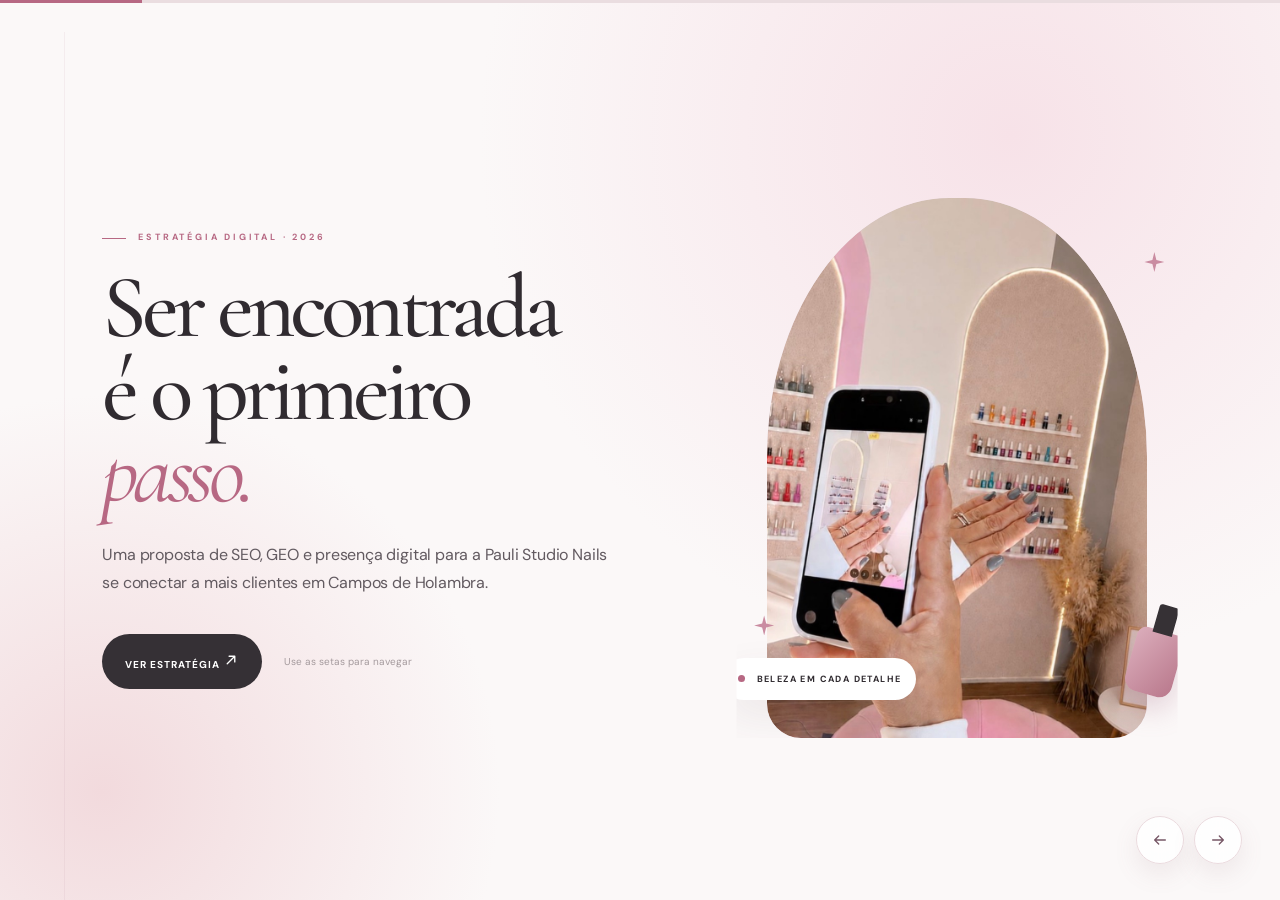
==== commit b2ad3e90: "Simplifica navegação e anima blocos dos slides" ====
--- a/index.html
+++ b/index.html
@@ -29,7 +29,7 @@
     <section class="slide ending" id="slide-9" aria-labelledby="title-9" hidden><div class="end-image"><img src="pauli-assets/ambiente.jpg" alt="Interior acolhedor da Pauli Studio Nails"></div><div class="slide-inner end-content"><p class="eyebrow reveal">RESULTADOS ESPERADOS</p><h2 id="title-9" class="reveal">Mais descoberta.<br>Mais <em>possibilidades.</em></h2><p class="lead reveal">Com o site criado, SEO local e GEO, a expectativa é tornar a Pauli Studio Nails mais fácil de encontrar e compreender para quem pesquisa.</p><div class="expected-results reveal"><span><i class="icon-check" aria-hidden="true"></i> Mais visibilidade em buscas locais</span><span><i class="icon-check" aria-hidden="true"></i> Mais clareza para visitantes e turistas</span><span><i class="icon-check" aria-hidden="true"></i> Mais caminhos para contato e agendamento</span></div><p class="footnote reveal">Os resultados devem ser acompanhados por visitas ao site, buscas no Google, cliques em contato e avaliações. Eles variam conforme concorrência, sazonalidade e execução.</p><button class="start reveal" data-restart>Rever estratégia <span class="icon-arrow" aria-hidden="true"></span></button></div></section>
   </main>
   <div class="transition-curtain" aria-hidden="true"><span></span><span></span><span></span></div>
-  <footer class="controls"><div class="control-hint">PAULI STUDIO NAILS <span>—</span> PLANO DIGITAL</div><div class="dots" aria-label="Ir para um slide"></div><div class="arrow-controls"><button id="previous" aria-label="Slide anterior"><span class="icon-left" aria-hidden="true"></span></button><button id="next" aria-label="Próximo slide"><span class="icon-right" aria-hidden="true"></span></button></div></footer>
+  <nav class="arrow-controls floating-controls" aria-label="Navegação entre slides"><button id="previous" aria-label="Slide anterior"><span class="icon-left" aria-hidden="true"></span></button><button id="next" aria-label="Próximo slide"><span class="icon-right" aria-hidden="true"></span></button></nav>
   <div class="sr-only" id="announce" aria-live="polite"></div>
   <script src="script.js"></script>
 </body>
--- a/enhancements.css
+++ b/enhancements.css
@@ -6,3 +6,5 @@
 .expected-results{display:grid;gap:10px;margin:25px 0 18px;max-width:570px}.expected-results span{display:flex;align-items:center;gap:11px;background:#fff8;border:1px solid #ffffff62;border-radius:18px;padding:12px 16px;font-size:.82rem;color:#5c4f55;backdrop-filter:blur(8px)}.expected-results .icon-check{margin:0}.ending .footnote{max-width:580px;color:#7d6d73}.ending .start{margin-top:6px}
 
 .slide{inset:0 0 80px}.slide-inner{padding-top:clamp(72px,9vh,122px)}h1,h2,.statement p,.card h3,.seo-item h3,.timeline h3,.swot-card h3,.browser-body h3{font-family:'Cormorant Garamond',serif}h1,h2{font-weight:500;letter-spacing:-.06em;line-height:.92}h1{font-size:clamp(4.1rem,7vw,7.8rem)}h2{font-size:clamp(3.15rem,5.2vw,5.8rem);margin-bottom:28px}.lead{font-size:clamp(1rem,1.2vw,1.18rem);line-height:1.76;letter-spacing:-.012em;color:#625a60}.eyebrow{font-size:9px;letter-spacing:2.8px}.side-note{font-size:.92rem;line-height:1.78}.card h3,.seo-item h3,.timeline h3{font-size:1.55rem;letter-spacing:-.025em}.statement p{font-size:1.32rem;line-height:1.4;letter-spacing:-.02em}.slide-inner::before{top:32px}.cover{background:radial-gradient(circle at 79% 15%,#f7e2e8 0,transparent 42%),radial-gradient(circle at 8% 88%,#f2dadd 0,transparent 28%),#fbf8f8}@media(max-width:800px){.slide{inset:0 0 70px}.slide-inner{padding-top:78px}h1{font-size:clamp(3.6rem,13vw,5rem)}h2{font-size:clamp(3rem,10.5vw,4.35rem)}}
+
+.slide{inset:0}.floating-controls{position:fixed;right:clamp(18px,3vw,44px);bottom:clamp(18px,3vw,36px);z-index:30;display:flex;gap:10px}.floating-controls button{display:grid;place-items:center;width:48px;height:48px;border:1px solid #eadade;border-radius:50%;background:#fffc;backdrop-filter:blur(12px);box-shadow:0 10px 25px #8d68751d;color:#765665;transition:transform .3s var(--ease),background .3s,color .3s}.floating-controls button:hover:not(:disabled){transform:translateY(-4px);background:#b76883;color:#fff}.floating-controls button:disabled{opacity:.35;box-shadow:none}.active .card.reveal,.active .swot-card.reveal,.active .seo-item.reveal,.active .timeline article.reveal,.active .site-list.reveal>div,.active .browser.reveal,.active .expected-results.reveal>span,.active .measure.reveal,.active .solution-lines.reveal{animation:card-entrance .82s var(--ease) both,quiet-float 5.6s ease-in-out 1.1s infinite}.active .card:nth-child(2),.active .swot-card:nth-child(2),.active .seo-item:nth-child(2),.active .timeline article:nth-child(2),.active .site-list>div:nth-child(2),.active .expected-results span:nth-child(2){animation-delay:.12s,1.22s}.active .card:nth-child(3),.active .swot-card:nth-child(3),.active .seo-item:nth-child(3),.active .timeline article:nth-child(3),.active .site-list>div:nth-child(3),.active .expected-results span:nth-child(3){animation-delay:.24s,1.34s}.active .card:nth-child(4),.active .swot-card:nth-child(4),.active .seo-item:nth-child(4),.active .timeline article:nth-child(4){animation-delay:.36s,1.46s}@keyframes card-entrance{0%{opacity:0;transform:translateY(32px) scale(.93);filter:blur(4px)}65%{opacity:1;transform:translateY(-4px) scale(1.015);filter:none}100%{opacity:1;transform:none;filter:none}}@keyframes quiet-float{50%{transform:translateY(-7px)}}@media(max-width:800px){.slide{inset:0}.floating-controls{bottom:16px;right:16px}.floating-controls button{width:45px;height:45px}}@media(prefers-reduced-motion:reduce){.active .card.reveal,.active .swot-card.reveal,.active .seo-item.reveal,.active .timeline article.reveal,.active .site-list.reveal>div,.active .browser.reveal,.active .expected-results.reveal>span,.active .measure.reveal,.active .solution-lines.reveal{animation-duration:.01ms!important;animation-iteration-count:1!important}}
